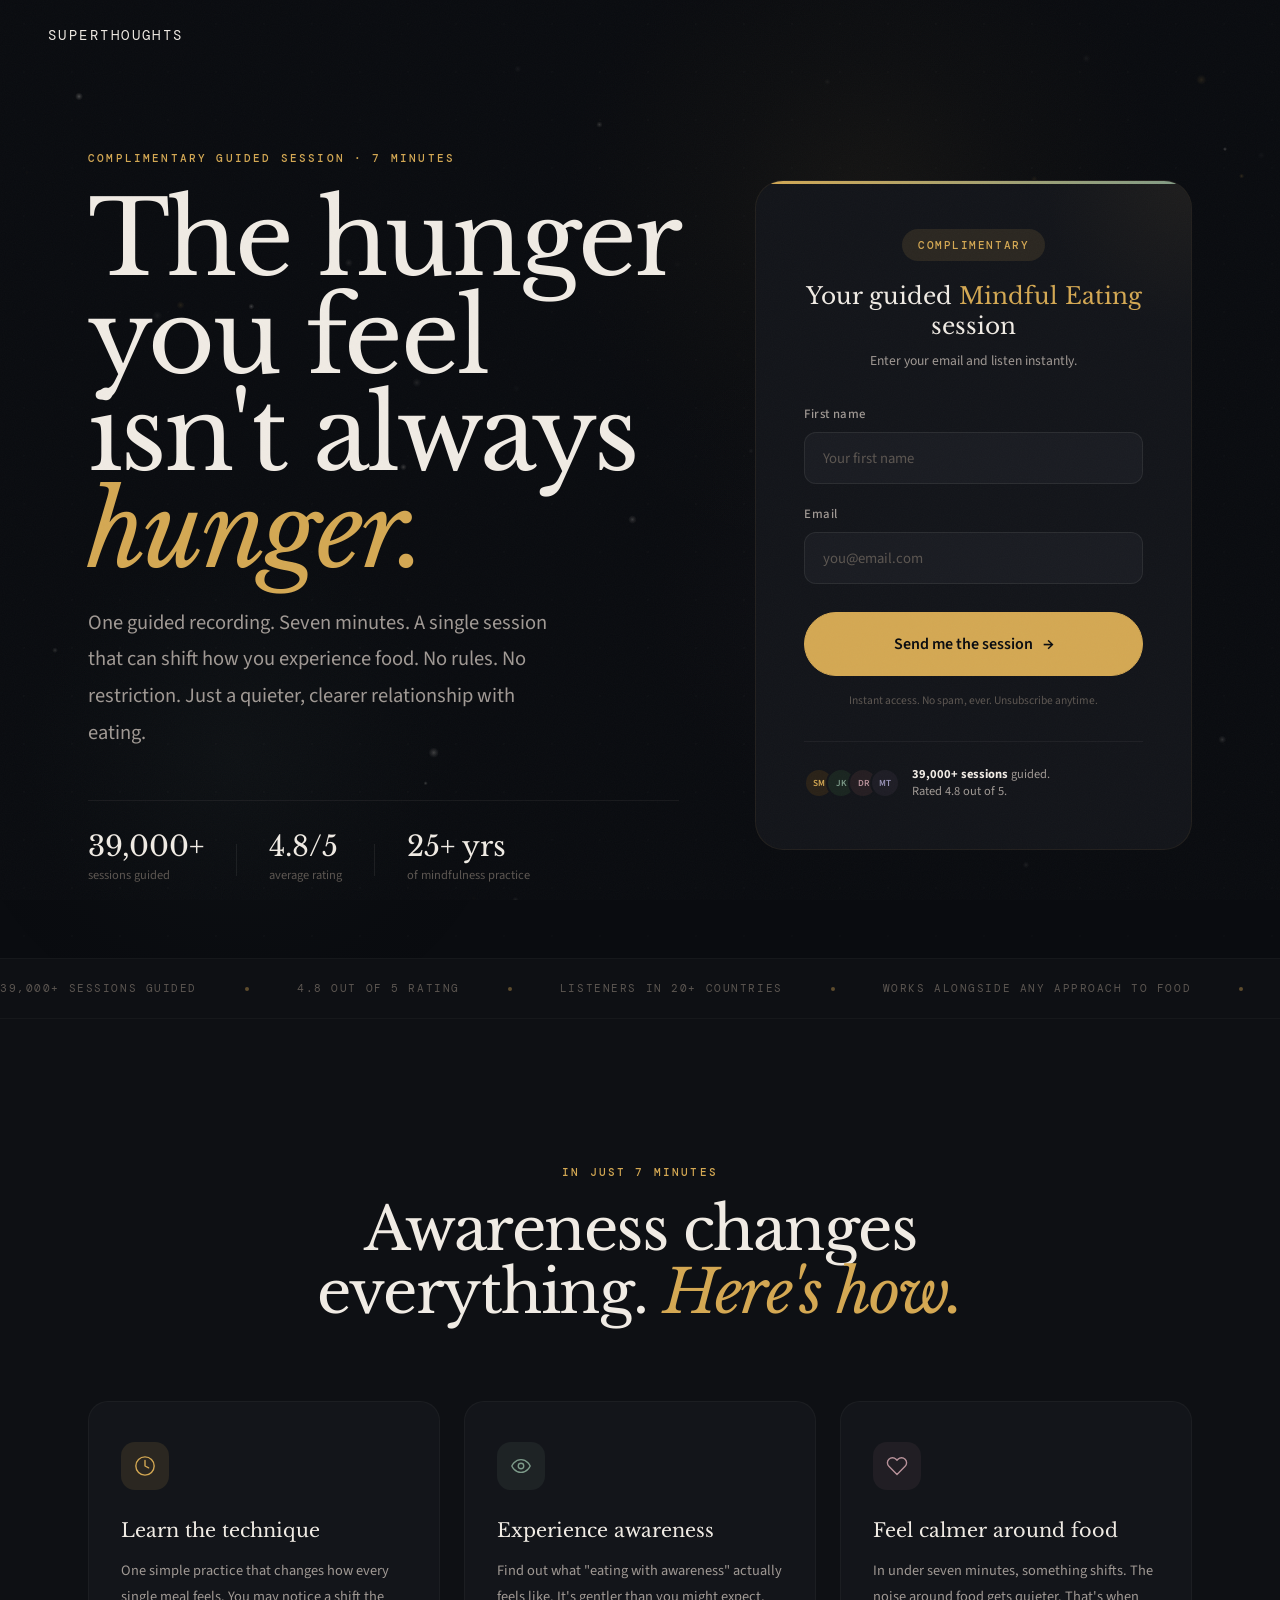
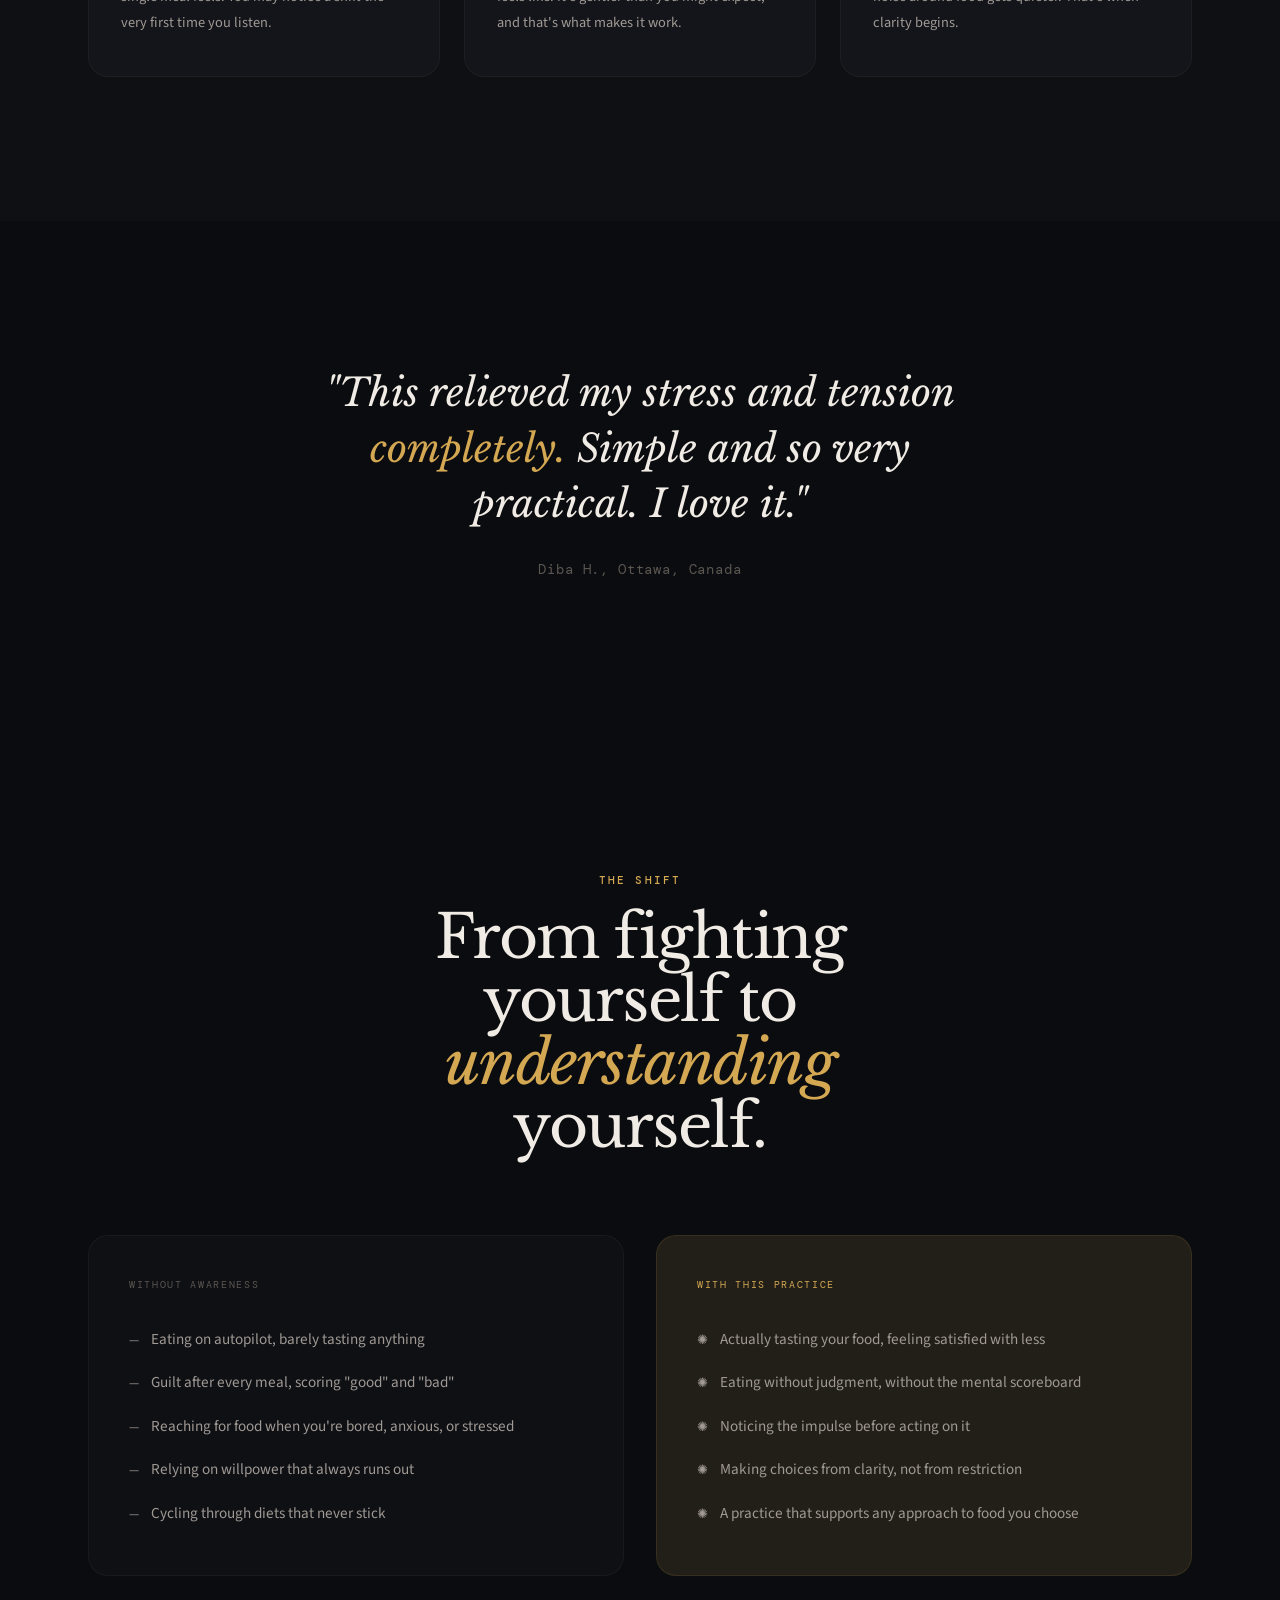
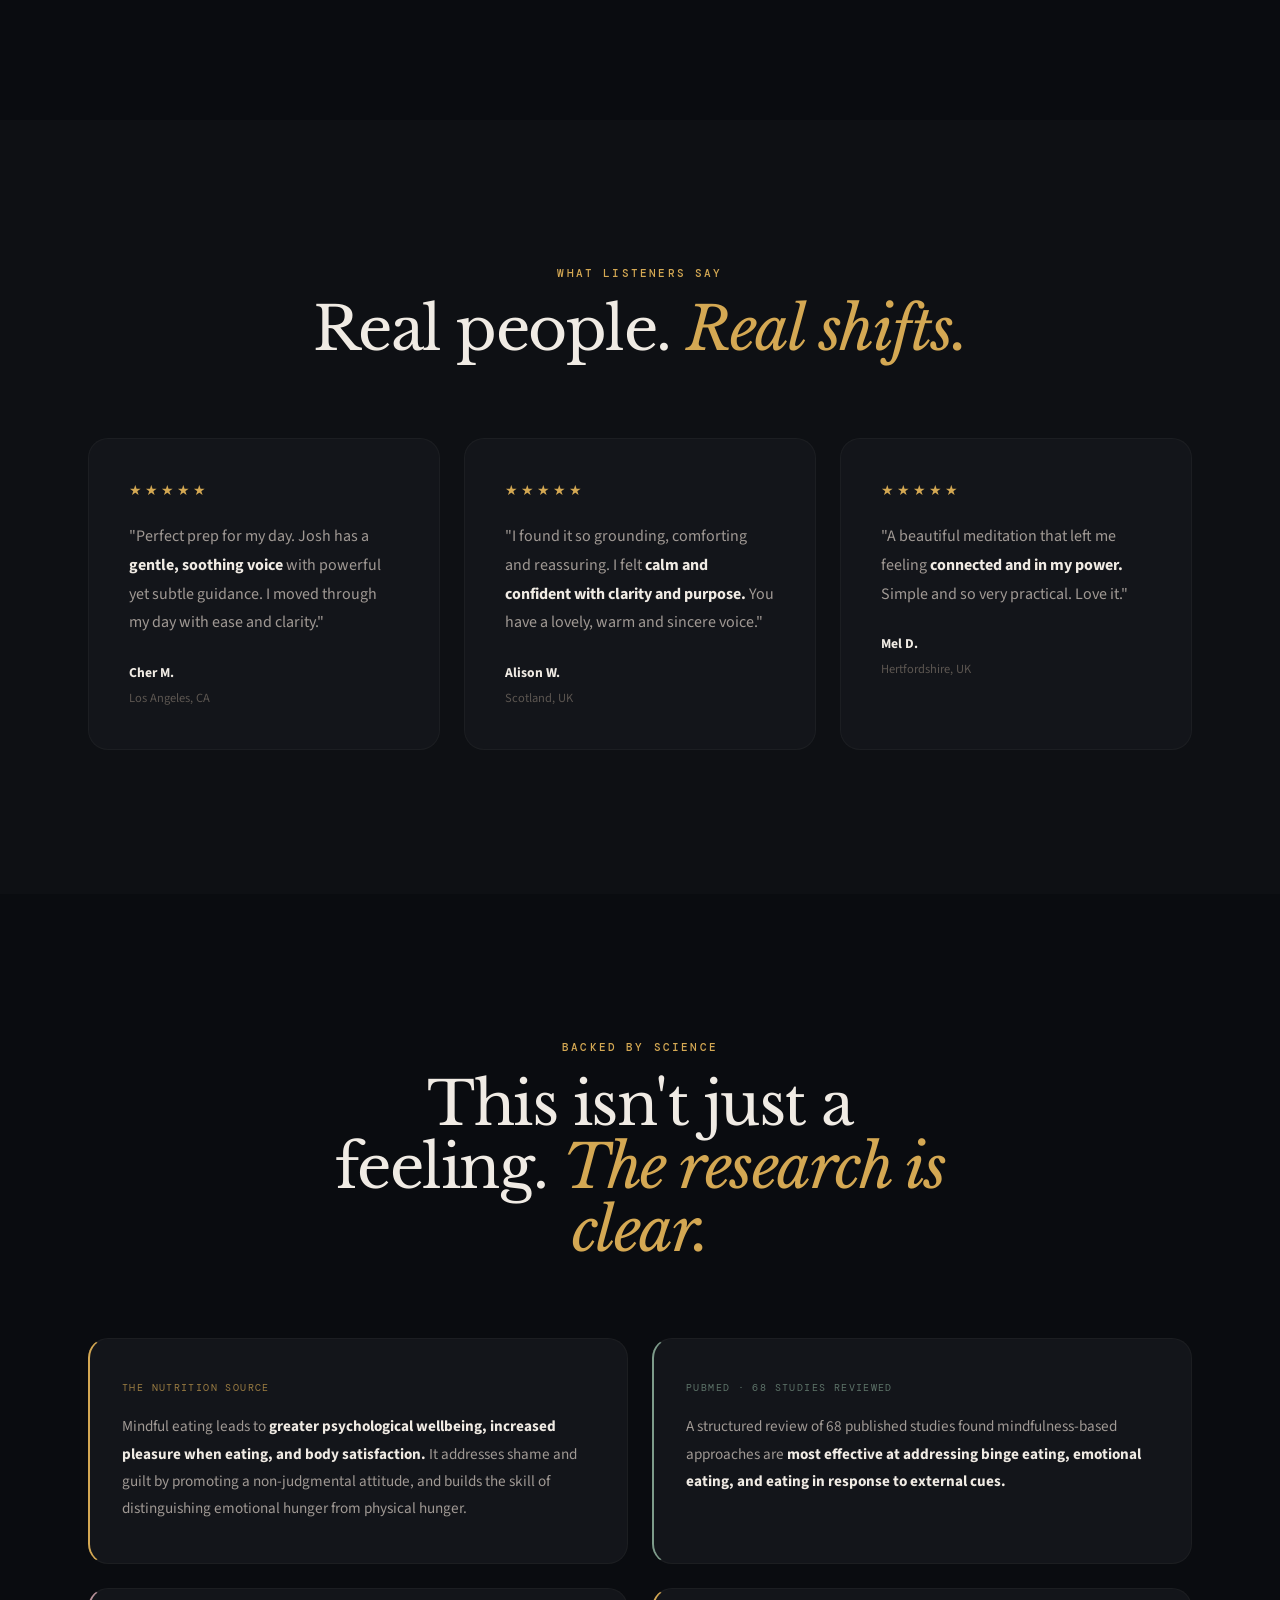
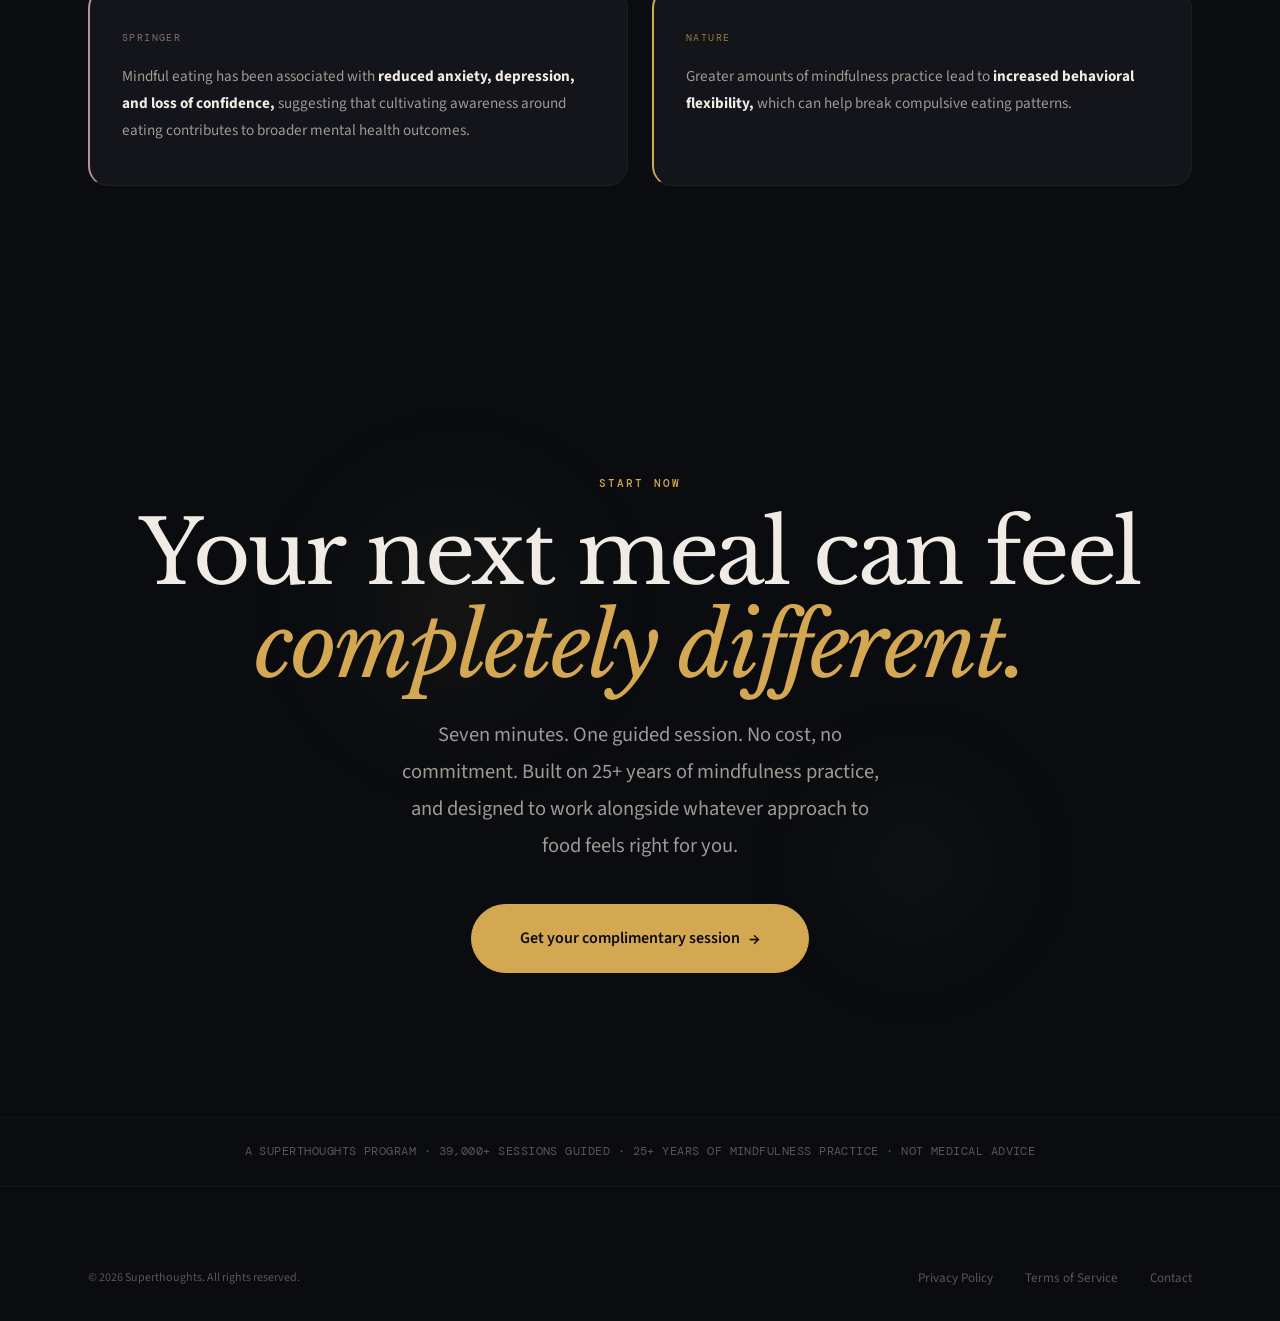
==== index.html @ f11c36f6 "Fix counter jitter: lock width and use tabular numerals Co-Authored-By: Claude Opus 4.6 <noreply@ant" ====
<!DOCTYPE html>
<html lang="en">
<head>
  <meta charset="UTF-8">
  <meta name="viewport" content="width=device-width, initial-scale=1.0">
  <link rel="icon" type="image/svg+xml" href="data:image/svg+xml,<svg xmlns='http://www.w3.org/2000/svg' viewBox='0 0 100 100'><rect width='100' height='100' rx='18' fill='%230a0c10'/><text x='50' y='72' font-family='Georgia,serif' font-size='68' font-weight='400' font-style='italic' fill='%23d4a853' text-anchor='middle'>S</text></svg>">
  <title>Superthoughts — Mindful Eating</title>
  <meta name="description" content="Change your relationship with food in 7 minutes. A complimentary guided mindful eating session from Superthoughts.">
  <link rel="preconnect" href="https://fonts.googleapis.com">
  <link rel="preconnect" href="https://fonts.gstatic.com" crossorigin>
  <link href="https://fonts.googleapis.com/css2?family=Libre+Baskerville:ital,wght@0,400;0,700;1,400&family=DM+Mono:wght@400;500&family=Source+Sans+3:wght@400;500;600&display=swap" rel="stylesheet">
  <link rel="stylesheet" href="style.css">
  <style>
    /* ===== LANDING PAGE SPECIFICS ===== */

    .landing { min-height: 100vh; display: flex; flex-direction: column; }

    /* Hero */
    .landing-hero {
      flex: 1;
      display: flex;
      align-items: center;
      position: relative;
      overflow: hidden;
      padding: clamp(8rem, 16vh, 12rem) 0 clamp(4rem, 8vh, 6rem);
    }

    .landing-hero::before {
      content: '';
      position: absolute;
      inset: 0;
      background-image: radial-gradient(circle, rgba(240, 235, 228, 0.015) 1px, transparent 1px);
      background-size: 48px 48px;
      pointer-events: none;
    }

    .landing-grid {
      display: grid;
      grid-template-columns: 1.15fr 0.85fr;
      gap: clamp(3rem, 6vw, 6rem);
      align-items: center;
    }

    /* Left copy */
    .landing-copy { position: relative; z-index: 2; }
    .landing-copy .tag { margin-bottom: 1.5rem; display: inline-block; }

    .landing-copy .headline {
      margin-bottom: 1.5rem;
    }

    .landing-copy .body-lg {
      margin-bottom: 2.5rem;
      max-width: 480px;
    }

    /* Proof bar under copy */
    .landing-proof {
      margin-top: 3rem;
      padding-top: 2rem;
      border-top: 1px solid rgba(240, 235, 228, 0.06);
    }

    /* Right card */
    .capture-card {
      background: var(--bg-card);
      border: 1px solid rgba(212, 168, 83, 0.08);
      border-radius: 28px;
      padding: clamp(2rem, 4vw, 3rem);
      position: relative;
      overflow: hidden;
      backdrop-filter: blur(12px);
    }

    .capture-card::before {
      content: '';
      position: absolute;
      top: 0; left: 0; right: 0;
      height: 3px;
      background: linear-gradient(90deg, var(--amber), var(--sage));
    }

    .capture-card::after {
      content: '';
      position: absolute;
      top: -150px;
      right: -150px;
      width: 300px;
      height: 300px;
      background: radial-gradient(circle, rgba(212, 168, 83, 0.06), transparent 70%);
      pointer-events: none;
    }

    .capture-header {
      text-align: center;
      margin-bottom: 2rem;
      position: relative;
    }

    .capture-badge {
      display: inline-block;
      background: var(--amber-deep);
      color: var(--amber);
      font-family: var(--font-mono);
      font-size: 0.68rem;
      font-weight: 500;
      text-transform: uppercase;
      letter-spacing: 0.14em;
      padding: 0.4rem 1rem;
      border-radius: 50px;
      margin-bottom: 1.25rem;
    }

    .capture-header h2 {
      font-family: var(--font-display);
      font-size: 1.45rem;
      color: var(--text);
      font-weight: 400;
      margin-bottom: 0.5rem;
      line-height: 1.3;
    }

    .capture-header p {
      font-size: 0.85rem;
      color: var(--text-muted);
    }

    .capture-form { position: relative; }

    .capture-form .btn {
      margin-top: 0.5rem;
    }

    .capture-note {
      text-align: center;
      font-size: 0.72rem;
      color: var(--text-faint);
      margin-top: 1rem;
      line-height: 1.5;
    }

    /* Social proof strip at bottom of card */
    .capture-social {
      display: flex;
      align-items: center;
      gap: 0.75rem;
      margin-top: 2rem;
      padding-top: 1.5rem;
      border-top: 1px solid rgba(240, 235, 228, 0.05);
    }

    .capture-avatars {
      display: flex;
    }

    .capture-avatars span {
      width: 30px;
      height: 30px;
      border-radius: 50%;
      border: 2px solid var(--bg-card);
      margin-left: -8px;
      display: flex;
      align-items: center;
      justify-content: center;
      font-size: 0.58rem;
      font-weight: 600;
    }

    .capture-avatars span:first-child { margin-left: 0; }
    .capture-avatars span:nth-child(1) { background: #2a2218; color: var(--amber); }
    .capture-avatars span:nth-child(2) { background: #1a2520; color: var(--sage); }
    .capture-avatars span:nth-child(3) { background: #251e22; color: var(--rose); }
    .capture-avatars span:nth-child(4) { background: #1e1d25; color: #9a94b8; }

    .capture-social-text {
      font-size: 0.78rem;
      color: var(--text-muted);
      line-height: 1.4;
    }

    .capture-social-text strong { color: var(--text); }

    /* ===== WHAT YOU'LL EXPERIENCE ===== */
    .experience {
      padding: var(--section-pad) 0;
      background: var(--bg-alt);
      position: relative;
    }

    .experience-grid {
      display: grid;
      grid-template-columns: repeat(3, 1fr);
      gap: 1.5rem;
      margin-top: clamp(3rem, 6vw, 5rem);
    }

    .exp-card {
      background: var(--bg-card);
      border: 1px solid rgba(240, 235, 228, 0.04);
      border-radius: 20px;
      padding: 2.5rem 2rem;
      transition: all 0.5s var(--ease);
      position: relative;
    }

    .exp-card:hover {
      transform: translateY(-6px);
      border-color: rgba(212, 168, 83, 0.1);
      box-shadow: 0 24px 64px rgba(0,0,0,0.4);
    }

    .exp-icon {
      width: 48px;
      height: 48px;
      border-radius: 14px;
      display: flex;
      align-items: center;
      justify-content: center;
      margin-bottom: 1.5rem;
    }

    .exp-icon--1 { background: var(--amber-deep); }
    .exp-icon--2 { background: var(--sage-deep); }
    .exp-icon--3 { background: var(--rose-deep); }

    .exp-icon svg {
      width: 22px;
      height: 22px;
      stroke-width: 1.5;
      stroke-linecap: round;
      stroke-linejoin: round;
      fill: none;
    }

    .exp-icon--1 svg { stroke: var(--amber); }
    .exp-icon--2 svg { stroke: var(--sage); }
    .exp-icon--3 svg { stroke: var(--rose); }

    .exp-card h3 {
      font-family: var(--font-display);
      font-size: 1.2rem;
      color: var(--text);
      font-weight: 400;
      margin-bottom: 0.75rem;
    }

    .exp-card p {
      font-size: 0.9rem;
      color: var(--text-muted);
      line-height: 1.8;
    }

    /* ===== BEFORE / AFTER ===== */
    .contrast {
      padding: var(--section-pad) 0;
      position: relative;
    }

    .contrast-grid {
      display: grid;
      grid-template-columns: 1fr 1fr;
      gap: 2rem;
      margin-top: clamp(3rem, 6vw, 5rem);
    }

    .contrast-card {
      border-radius: 20px;
      padding: 2.5rem;
      position: relative;
    }

    .contrast-card--before {
      background: rgba(240, 235, 228, 0.02);
      border: 1px solid rgba(240, 235, 228, 0.04);
    }

    .contrast-card--after {
      background: var(--amber-deep);
      border: 1px solid rgba(212, 168, 83, 0.12);
    }

    .contrast-label {
      font-family: var(--font-mono);
      font-size: 0.65rem;
      text-transform: uppercase;
      letter-spacing: 0.16em;
      margin-bottom: 1.5rem;
    }

    .contrast-card--before .contrast-label { color: var(--text-faint); }
    .contrast-card--after .contrast-label { color: var(--amber); }

    .contrast-card ul {
      list-style: none;
    }

    .contrast-card li {
      padding: 0.6rem 0;
      font-size: 0.95rem;
      line-height: 1.6;
      display: flex;
      align-items: flex-start;
      gap: 0.75rem;
    }

    .contrast-card--before li { color: var(--text-muted); }
    .contrast-card--after li { color: var(--text-muted); }

    .contrast-card li span {
      flex-shrink: 0;
      margin-top: 0.2rem;
      font-size: 0.8rem;
    }

    /* ===== TRUST FOOTER ===== */
    .trust-strip {
      border-top: 1px solid rgba(240, 235, 228, 0.03);
      padding: 1.5rem 0;
      text-align: center;
    }

    .trust-strip p {
      font-size: 0.72rem;
      color: var(--text-faint);
      letter-spacing: 0.04em;
      font-family: var(--font-mono);
      text-transform: uppercase;
    }

    /* ===== RESPONSIVE ===== */
    @media (max-width: 768px) {
      .landing-grid {
        grid-template-columns: 1fr;
        gap: 3rem;
      }
      .capture-card { order: -1; }
      .experience-grid { grid-template-columns: 1fr; }
      .contrast-grid { grid-template-columns: 1fr; }
      .research-grid { grid-template-columns: 1fr !important; }
    }
  </style>
</head>
<body>

  <div class="landing">
    <canvas id="star-canvas" style="position:fixed;top:0;left:0;width:100%;height:100%;z-index:0;pointer-events:none;"></canvas>

    <!-- Nav -->
    <nav class="nav" id="nav">
      <div class="nav-inner">
        <a href="index.html" class="logo">
          <span class="logo-text">Superthoughts</span>
        </a>
      </div>
    </nav>

    <!-- Hero -->
    <section class="landing-hero">
      <!-- Organic glow orbs -->
      <div class="glow glow--amber" style="top: -15%; right: 5%;"></div>
      <div class="glow glow--sage" style="bottom: -10%; left: -5%;"></div>
      <div class="glow glow--rose" style="top: 35%; left: 45%;"></div>

      <div class="container">
        <div class="landing-grid">

          <!-- Left: Copy -->
          <div class="landing-copy">
            <p class="tag reveal">Complimentary guided session &middot; 7 minutes</p>
            <h1 class="headline headline--hero reveal reveal-delay-1">
              <span class="text-reveal"><span class="text-reveal-inner">The hunger you feel</span></span><br>
              <span class="text-reveal"><span class="text-reveal-inner">isn't always <em>hunger.</em></span></span>
            </h1>
            <p class="body-lg reveal reveal-delay-2">One guided recording. Seven minutes. A single session that can shift how you experience food. No rules. No restriction. Just a quieter, clearer relationship with eating.</p>

            <div class="landing-proof reveal reveal-delay-3">
              <div class="proof-bar">
                <div class="proof-stat">
                  <span class="proof-stat-value" data-count="39000">39,000+</span>
                  <span class="proof-stat-label">sessions guided</span>
                </div>
                <div class="proof-divider"></div>
                <div class="proof-stat">
                  <span class="proof-stat-value">4.8/5</span>
                  <span class="proof-stat-label">average rating</span>
                </div>
                <div class="proof-divider"></div>
                <div class="proof-stat">
                  <span class="proof-stat-value">25+ yrs</span>
                  <span class="proof-stat-label">of mindfulness practice</span>
                </div>
              </div>
            </div>
          </div>

          <!-- Right: Capture Card -->
          <div class="capture-card reveal reveal-delay-2">
            <div class="capture-header">
              <div class="capture-badge">Complimentary</div>
              <h2>Your guided <em style="color:var(--amber);font-style:normal;">Mindful Eating</em> session</h2>
              <p>Enter your email and listen instantly.</p>
            </div>

            <form class="capture-form" id="captureForm">
              <div class="form-group">
                <label for="captureName">First name</label>
                <input type="text" id="captureName" name="firstName" placeholder="Your first name" required autocomplete="given-name">
              </div>
              <div class="form-group">
                <label for="captureEmail">Email</label>
                <input type="email" id="captureEmail" name="email" placeholder="you@email.com" required autocomplete="email">
              </div>
              <button type="submit" class="btn btn--primary btn--full btn--lg" id="captureSubmit">
                Send me the session <span class="btn-arrow">&rarr;</span>
              </button>
              <p class="capture-note">
                Instant access. No spam, ever. Unsubscribe anytime.
              </p>
            </form>

            <div class="capture-social">
              <div class="capture-avatars">
                <span>SM</span>
                <span>JK</span>
                <span>DR</span>
                <span>MT</span>
              </div>
              <div class="capture-social-text">
                <strong>39,000+ sessions</strong> guided.<br>Rated 4.8 out of 5.
              </div>
            </div>
          </div>

        </div>
      </div>
    </section>

    <!-- Marquee trust strip -->
    <div class="marquee">
      <div class="marquee-track">
        <div class="marquee-content">
          <span>39,000+ sessions guided</span>
          <div class="marquee-dot"></div>
          <span>4.8 out of 5 rating</span>
          <div class="marquee-dot"></div>
          <span>Listeners in 20+ countries</span>
          <div class="marquee-dot"></div>
          <span>Works alongside any approach to food</span>
          <div class="marquee-dot"></div>
          <span>25+ years of mindfulness expertise</span>
          <div class="marquee-dot"></div>
          <span>Created by Josh Sundby</span>
          <div class="marquee-dot"></div>
        </div>
        <div class="marquee-content" aria-hidden="true">
          <span>39,000+ sessions guided</span>
          <div class="marquee-dot"></div>
          <span>4.8 out of 5 rating</span>
          <div class="marquee-dot"></div>
          <span>Listeners in 20+ countries</span>
          <div class="marquee-dot"></div>
          <span>Works alongside any approach to food</span>
          <div class="marquee-dot"></div>
          <span>25+ years of mindfulness expertise</span>
          <div class="marquee-dot"></div>
          <span>Created by Josh Sundby</span>
          <div class="marquee-dot"></div>
        </div>
      </div>
    </div>

    <!-- What you'll experience -->
    <section class="experience">
      <div class="container">
        <div style="text-align: center;">
          <p class="tag reveal">In just 7 minutes</p>
          <h2 class="headline headline--lg reveal reveal-delay-1" style="max-width: 700px; margin: 1rem auto 0;">Awareness changes everything. <em>Here's how.</em></h2>
        </div>

        <div class="experience-grid">
          <div class="exp-card reveal">
            <div class="exp-icon exp-icon--1">
              <svg viewBox="0 0 24 24"><circle cx="12" cy="12" r="10"/><path d="M12 6v6l4 2"/></svg>
            </div>
            <h3>Learn the technique</h3>
            <p>One simple practice that changes how every single meal feels. You may notice a shift the very first time you listen.</p>
          </div>
          <div class="exp-card reveal reveal-delay-1">
            <div class="exp-icon exp-icon--2">
              <svg viewBox="0 0 24 24"><path d="M2 12s3-7 10-7 10 7 10 7-3 7-10 7-10-7-10-7z"/><circle cx="12" cy="12" r="3"/></svg>
            </div>
            <h3>Experience awareness</h3>
            <p>Find out what "eating with awareness" actually feels like. It's gentler than you might expect, and that's what makes it work.</p>
          </div>
          <div class="exp-card reveal reveal-delay-2">
            <div class="exp-icon exp-icon--3">
              <svg viewBox="0 0 24 24"><path d="M20.84 4.61a5.5 5.5 0 0 0-7.78 0L12 5.67l-1.06-1.06a5.5 5.5 0 0 0-7.78 7.78l1.06 1.06L12 21.23l7.78-7.78 1.06-1.06a5.5 5.5 0 0 0 0-7.78z"/></svg>
            </div>
            <h3>Feel calmer around food</h3>
            <p>In under seven minutes, something shifts. The noise around food gets quieter. That's when clarity begins.</p>
          </div>
        </div>
      </div>
    </section>

    <!-- Pull Quote -->
    <div class="pull-quote">
      <div class="container reveal">
        <blockquote>"This relieved my stress and tension <em>completely.</em> Simple and so very practical. I love it."</blockquote>
        <cite>Diba H., Ottawa, Canada</cite>
      </div>
    </div>

    <!-- Before / After contrast -->
    <section class="contrast">
      <div class="container">
        <div style="text-align: center;">
          <p class="tag reveal">The shift</p>
          <h2 class="headline headline--lg reveal reveal-delay-1" style="max-width: 600px; margin: 1rem auto 0;">From fighting yourself to <em>understanding</em> yourself.</h2>
        </div>

        <div class="contrast-grid">
          <div class="contrast-card contrast-card--before reveal">
            <p class="contrast-label">Without awareness</p>
            <ul>
              <li><span>&#x2014;</span> Eating on autopilot, barely tasting anything</li>
              <li><span>&#x2014;</span> Guilt after every meal, scoring "good" and "bad"</li>
              <li><span>&#x2014;</span> Reaching for food when you're bored, anxious, or stressed</li>
              <li><span>&#x2014;</span> Relying on willpower that always runs out</li>
              <li><span>&#x2014;</span> Cycling through diets that never stick</li>
            </ul>
          </div>
          <div class="contrast-card contrast-card--after reveal reveal-delay-1">
            <p class="contrast-label">With this practice</p>
            <ul>
              <li><span>&#10042;</span> Actually tasting your food, feeling satisfied with less</li>
              <li><span>&#10042;</span> Eating without judgment, without the mental scoreboard</li>
              <li><span>&#10042;</span> Noticing the impulse before acting on it</li>
              <li><span>&#10042;</span> Making choices from clarity, not from restriction</li>
              <li><span>&#10042;</span> A practice that supports any approach to food you choose</li>
            </ul>
          </div>
        </div>
      </div>
    </section>

    <!-- Testimonials -->
    <section class="testimonials">
      <div class="container">
        <div class="testimonials-header">
          <p class="tag reveal">What listeners say</p>
          <h2 class="headline headline--lg reveal reveal-delay-1" style="margin-top: 1rem;">Real people. <em>Real shifts.</em></h2>
        </div>

        <div class="testimonials-grid">
          <div class="testimonial reveal">
            <div class="testimonial-stars">&#9733;&#9733;&#9733;&#9733;&#9733;</div>
            <blockquote>"Perfect prep for my day. Josh has a <strong>gentle, soothing voice</strong> with powerful yet subtle guidance. I moved through my day with ease and clarity."</blockquote>
            <div class="testimonial-author">
              <strong>Cher M.</strong>
              <span>Los Angeles, CA</span>
            </div>
          </div>
          <div class="testimonial reveal reveal-delay-1">
            <div class="testimonial-stars">&#9733;&#9733;&#9733;&#9733;&#9733;</div>
            <blockquote>"I found it so grounding, comforting and reassuring. I felt <strong>calm and confident with clarity and purpose.</strong> You have a lovely, warm and sincere voice."</blockquote>
            <div class="testimonial-author">
              <strong>Alison W.</strong>
              <span>Scotland, UK</span>
            </div>
          </div>
          <div class="testimonial reveal reveal-delay-2">
            <div class="testimonial-stars">&#9733;&#9733;&#9733;&#9733;&#9733;</div>
            <blockquote>"A beautiful meditation that left me feeling <strong>connected and in my power.</strong> Simple and so very practical. Love it."</blockquote>
            <div class="testimonial-author">
              <strong>Mel D.</strong>
              <span>Hertfordshire, UK</span>
            </div>
          </div>
        </div>
      </div>
    </section>

    <!-- Research -->
    <section class="research" style="padding: var(--section-pad) 0; position: relative;">
      <div class="container">
        <div style="text-align: center; margin-bottom: clamp(3rem, 6vw, 5rem);">
          <p class="tag reveal">Backed by science</p>
          <h2 class="headline headline--lg reveal reveal-delay-1" style="margin-top: 1rem; max-width: 650px; margin-left: auto; margin-right: auto;">This isn't just a feeling. <em>The research is clear.</em></h2>
        </div>

        <div class="research-grid" style="display: grid; grid-template-columns: repeat(2, 1fr); gap: 1.5rem;">
          <div class="exp-card reveal" style="border-left: 2px solid var(--amber);">
            <p style="font-family: var(--font-mono); font-size: 0.62rem; text-transform: uppercase; letter-spacing: 0.14em; color: var(--amber); margin-bottom: 1rem; opacity: 0.7;">The Nutrition Source</p>
            <p style="font-size: 0.95rem; color: var(--text-muted); line-height: 1.8;">Mindful eating leads to <strong style="color: var(--text);">greater psychological wellbeing, increased pleasure when eating, and body satisfaction.</strong> It addresses shame and guilt by promoting a non-judgmental attitude, and builds the skill of distinguishing emotional hunger from physical hunger.</p>
          </div>
          <div class="exp-card reveal reveal-delay-1" style="border-left: 2px solid var(--sage);">
            <p style="font-family: var(--font-mono); font-size: 0.62rem; text-transform: uppercase; letter-spacing: 0.14em; color: var(--sage); margin-bottom: 1rem; opacity: 0.7;">PubMed &middot; 68 studies reviewed</p>
            <p style="font-size: 0.95rem; color: var(--text-muted); line-height: 1.8;">A structured review of 68 published studies found mindfulness-based approaches are <strong style="color: var(--text);">most effective at addressing binge eating, emotional eating, and eating in response to external cues.</strong></p>
          </div>
          <div class="exp-card reveal reveal-delay-2" style="border-left: 2px solid var(--rose);">
            <p style="font-family: var(--font-mono); font-size: 0.62rem; text-transform: uppercase; letter-spacing: 0.14em; color: var(--rose); margin-bottom: 1rem; opacity: 0.7;">Springer</p>
            <p style="font-size: 0.95rem; color: var(--text-muted); line-height: 1.8;">Mindful eating has been associated with <strong style="color: var(--text);">reduced anxiety, depression, and loss of confidence,</strong> suggesting that cultivating awareness around eating contributes to broader mental health outcomes.</p>
          </div>
          <div class="exp-card reveal reveal-delay-3" style="border-left: 2px solid var(--amber);">
            <p style="font-family: var(--font-mono); font-size: 0.62rem; text-transform: uppercase; letter-spacing: 0.14em; color: var(--amber); margin-bottom: 1rem; opacity: 0.7;">Nature</p>
            <p style="font-size: 0.95rem; color: var(--text-muted); line-height: 1.8;">Greater amounts of mindfulness practice lead to <strong style="color: var(--text);">increased behavioral flexibility,</strong> which can help break compulsive eating patterns.</p>
          </div>
        </div>
      </div>
    </section>

    <!-- Final CTA -->
    <section class="cta-section">
      <div class="glow glow--amber" style="top: 10%; left: 20%; width: 400px; height: 400px;"></div>
      <div class="glow glow--sage" style="bottom: 10%; right: 15%; width: 350px; height: 350px;"></div>
      <div class="container reveal">
        <p class="tag">Start now</p>
        <h2 class="headline headline--xl" style="margin-top: 1rem;">Your next meal can feel <em>completely different.</em></h2>
        <p class="body-lg" style="max-width: 500px; margin: 1.5rem auto 2.5rem;">Seven minutes. One guided session. No cost, no commitment. Built on 25+ years of mindfulness practice, and designed to work alongside whatever approach to food feels right for you.</p>
        <a href="#top" class="btn btn--primary btn--lg" onclick="document.getElementById('captureName').focus(); return false;">
          Get your complimentary session <span class="btn-arrow">&rarr;</span>
        </a>
      </div>
    </section>

    <!-- Trust strip -->
    <div class="trust-strip">
      <p>A Superthoughts program &middot; 39,000+ sessions guided &middot; 25+ years of mindfulness practice &middot; Not medical advice</p>
    </div>

    <!-- Footer -->
    <footer class="footer">
      <div class="container">
        <div class="footer-bottom">
          <p>&copy; 2026 Superthoughts. All rights reserved.</p>
          <div class="footer-links">
            <a href="privacy.html">Privacy Policy</a>
            <a href="terms.html">Terms of Service</a>
            <a href="mailto:hello@superthoughts.com">Contact</a>
          </div>
        </div>
      </div>
    </footer>

  </div>

  <script>
    // ===== SCROLL REVEAL =====
    const reveals = document.querySelectorAll('.reveal');
    const textReveals = document.querySelectorAll('.text-reveal');

    const observer = new IntersectionObserver((entries) => {
      entries.forEach(entry => {
        if (entry.isIntersecting) {
          entry.target.classList.add('visible');
          observer.unobserve(entry.target);
        }
      });
    }, { threshold: 0.12, rootMargin: '0px 0px -30px 0px' });

    reveals.forEach(el => observer.observe(el));
    textReveals.forEach(el => observer.observe(el));

    // ===== NAV SCROLL =====
    const nav = document.getElementById('nav');
    window.addEventListener('scroll', () => {
      nav.classList.toggle('scrolled', window.scrollY > 60);
    }, { passive: true });

    // ===== EMAIL CAPTURE =====
    const form = document.getElementById('captureForm');
    const btn = document.getElementById('captureSubmit');

    form.addEventListener('submit', (e) => {
      e.preventDefault();
      const name = document.getElementById('captureName').value.trim();
      const email = document.getElementById('captureEmail').value.trim();
      if (!name || !email) return;

      sessionStorage.setItem('st_name', name);
      sessionStorage.setItem('st_email', email);

      btn.innerHTML = 'Unlocking your session...';
      btn.disabled = true;
      btn.style.opacity = '0.7';

      // Post to Kit silently in the background
      fetch('https://app.kit.com/forms/9204882/subscriptions', {
        method: 'POST',
        headers: { 'Content-Type': 'application/json' },
        body: JSON.stringify({ email_address: email, first_name: name })
      }).catch(() => {}); // fail silently — never block the user

      // Redirect to free session page
      setTimeout(() => {
        window.location.href = 'free-session.html';
      }, 800);
    });

    // ===== COUNTER ANIMATION =====
    function animateCounters() {
      document.querySelectorAll('[data-count]').forEach(el => {
        const target = parseInt(el.dataset.count);
        const duration = 2000;

        // Lock width to final value so layout never shifts during counting
        const finalText = target.toLocaleString() + '+';
        el.textContent = finalText;
        el.style.display = 'inline-block';
        el.style.minWidth = el.offsetWidth + 'px';
        el.textContent = '0+';

        const start = performance.now();

        function update(now) {
          const elapsed = now - start;
          const progress = Math.min(elapsed / duration, 1);
          const eased = 1 - Math.pow(1 - progress, 3);
          const current = Math.floor(eased * target);
          el.textContent = current.toLocaleString() + '+';
          if (progress < 1) requestAnimationFrame(update);
        }

        requestAnimationFrame(update);
      });
    }

    // Trigger counter when proof bar enters view
    const proofBar = document.querySelector('.landing-proof');
    if (proofBar) {
      const proofObs = new IntersectionObserver((entries) => {
        if (entries[0].isIntersecting) {
          animateCounters();
          proofObs.unobserve(proofBar);
        }
      }, { threshold: 0.3 });
      proofObs.observe(proofBar);
    }

    // ===== STAR CANVAS (HiDPI + radial gradient cores) =====
    (function() {
      var canvas = document.getElementById('star-canvas');
      if (!canvas) return;
      var ctx = canvas.getContext('2d');
      var particles = [];
      var w, h, dpr;
      var PARTICLE_COUNT = 50;
      var INTENSITY = 0.7;

      function resize() {
        dpr = window.devicePixelRatio || 1;
        w = window.innerWidth;
        h = window.innerHeight;
        canvas.width = w * dpr;
        canvas.height = h * dpr;
        canvas.style.width = w + 'px';
        canvas.style.height = h + 'px';
        ctx.setTransform(dpr, 0, 0, dpr, 0, 0);
      }

      function spawnParticle() {
        var life = 8000 + Math.random() * 12000;
        return {
          x: Math.random() * w,
          y: Math.random() * h,
          size: Math.random() * 1.5 + 0.8,
          vx: (Math.random() - 0.5) * 0.06,
          vy: (Math.random() - 0.5) * 0.06,
          baseAlpha: (Math.random() * 0.4 + 0.15) * INTENSITY,
          twinkleSpeed: Math.random() * 0.003 + 0.001,
          twinkleOffset: Math.random() * Math.PI * 2,
          isAmber: Math.random() < 0.2,
          born: performance.now() - Math.random() * life,
          life: life
        };
      }

      function init() {
        particles = [];
        for (var i = 0; i < PARTICLE_COUNT; i++) particles.push(spawnParticle());
      }

      function draw(time) {
        ctx.clearRect(0, 0, w, h);
        for (var i = 0; i < particles.length; i++) {
          var p = particles[i];
          var age = time - p.born;
          if (age > p.life) { particles[i] = spawnParticle(); particles[i].born = time; continue; }

          var fadeIn = Math.min(age / (p.life * 0.3), 1);
          fadeIn = fadeIn * fadeIn;
          var fadeOut = Math.min((p.life - age) / (p.life * 0.35), 1);
          fadeOut = fadeOut * fadeOut;
          var envelope = fadeIn * fadeOut;

          var twinkle = 0.7 + 0.3 * Math.sin(time * p.twinkleSpeed + p.twinkleOffset);
          var alpha = p.baseAlpha * envelope * twinkle;
          if (alpha < 0.01) continue;

          p.x += p.vx;
          p.y += p.vy;
          if (p.x < -10) p.x = w + 10;
          if (p.x > w + 10) p.x = -10;
          if (p.y < -10) p.y = h + 10;
          if (p.y > h + 10) p.y = -10;

          var r = p.isAmber ? 212 : 240;
          var g = p.isAmber ? 168 : 235;
          var b = p.isAmber ? 83 : 228;

          var grad = ctx.createRadialGradient(p.x, p.y, 0, p.x, p.y, p.size * 2.5);
          grad.addColorStop(0, 'rgba(' + r + ',' + g + ',' + b + ',' + alpha + ')');
          grad.addColorStop(0.4, 'rgba(' + r + ',' + g + ',' + b + ',' + (alpha * 0.5) + ')');
          grad.addColorStop(1, 'rgba(' + r + ',' + g + ',' + b + ',0)');
          ctx.fillStyle = grad;
          ctx.beginPath();
          ctx.arc(p.x, p.y, p.size * 2.5, 0, Math.PI * 2);
          ctx.fill();
        }
        requestAnimationFrame(draw);
      }

      window.addEventListener('resize', resize);
      resize();
      init();
      requestAnimationFrame(draw);
    })();
  </script>

</body>
</html>
---- style.css ----
/* =============================================
   SUPERTHOUGHTS — MINDFUL EATING
   Premium warm-dark design system
   ============================================= */

:root {
  /* Deep dark palette — warm but not brown */
  --bg: #0a0c10;
  --bg-alt: #0e1014;
  --bg-card: #13151a;
  --bg-elevated: #1a1c22;
  --bg-glass: rgba(19, 21, 26, 0.7);

  /* Text */
  --text: #f0ebe4;
  --text-muted: #a09994;
  --text-faint: #5c5651;

  /* Accents */
  --amber: #d4a853;
  --amber-light: #e8c677;
  --amber-deep: rgba(212, 168, 83, 0.12);
  --sage: #7d9b8a;
  --sage-deep: rgba(125, 155, 138, 0.1);
  --rose: #b8929a;
  --rose-deep: rgba(184, 146, 154, 0.08);

  /* Typography */
  --font-display: 'Libre Baskerville', Georgia, serif;
  --font-body: 'Source Sans 3', -apple-system, sans-serif;
  --font-mono: 'DM Mono', 'IBM Plex Mono', monospace;

  /* Motion */
  --ease: cubic-bezier(0.16, 1, 0.3, 1);
  --ease-smooth: cubic-bezier(0.45, 0, 0.15, 1);
  --ease-out: cubic-bezier(0, 0, 0.2, 1);

  /* Spacing */
  --section-pad: clamp(5rem, 12vw, 9rem);
}

/* ===== RESET ===== */
*, *::before, *::after { margin: 0; padding: 0; box-sizing: border-box; }

html {
  scroll-behavior: smooth;
  -webkit-font-smoothing: antialiased;
  -moz-osx-font-smoothing: grayscale;
}

body {
  font-family: var(--font-body);
  color: var(--text);
  background: var(--bg);
  line-height: 1.7;
  overflow-x: hidden;
  opacity: 0;
  animation: pageEntrance 0.8s ease-out 0.1s forwards;
}

@keyframes pageEntrance {
  from { opacity: 0; }
  to { opacity: 1; }
}

img { max-width: 100%; height: auto; display: block; }
a { text-decoration: none; color: inherit; }
button { font-family: inherit; cursor: pointer; border: none; background: none; }

/* ===== FILM GRAIN OVERLAY ===== */
body::after {
  content: '';
  position: fixed;
  inset: 0;
  z-index: 9998;
  pointer-events: none;
  opacity: 0.025;
  background-image: url("data:image/svg+xml,%3Csvg viewBox='0 0 256 256' xmlns='http://www.w3.org/2000/svg'%3E%3Cfilter id='noise'%3E%3CfeTurbulence type='fractalNoise' baseFrequency='0.9' numOctaves='4' stitchTiles='stitch'/%3E%3C/filter%3E%3Crect width='100%25' height='100%25' filter='url(%23noise)'/%3E%3C/svg%3E");
  background-repeat: repeat;
  background-size: 256px;
}

/* ===== LAYOUT ===== */
.container {
  max-width: 1200px;
  margin: 0 auto;
  padding: 0 clamp(1.5rem, 5vw, 3rem);
}

.container--narrow { max-width: 800px; }
.container--tight { max-width: 640px; }
.container--wide { max-width: 1400px; }

/* ===== TYPOGRAPHY ===== */
.tag {
  font-family: var(--font-mono);
  font-size: 0.68rem;
  font-weight: 500;
  text-transform: uppercase;
  letter-spacing: 0.2em;
  color: var(--amber);
}

.headline {
  font-family: var(--font-display);
  font-weight: 400;
  line-height: 1.05;
  color: var(--text);
  letter-spacing: -0.025em;
}

.headline--hero { font-size: clamp(3.5rem, 8vw, 7rem); line-height: 0.95; }
.headline--xl { font-size: clamp(3rem, 7vw, 5.5rem); }
.headline--lg { font-size: clamp(2.25rem, 5vw, 3.75rem); }
.headline--md { font-size: clamp(1.75rem, 3.5vw, 2.75rem); }
.headline--sm { font-size: clamp(1.5rem, 2.5vw, 2rem); }

.headline em {
  font-style: italic;
  color: var(--amber);
}

.body-lg {
  font-size: clamp(1.1rem, 1.6vw, 1.3rem);
  color: var(--text-muted);
  line-height: 1.8;
}

.body-xl {
  font-family: var(--font-display);
  font-size: clamp(1.3rem, 2.2vw, 1.75rem);
  color: var(--text-muted);
  line-height: 1.55;
  font-weight: 400;
}

/* ===== BUTTONS ===== */
.btn {
  display: inline-flex;
  align-items: center;
  gap: 0.6rem;
  padding: 1rem 2.5rem;
  border-radius: 60px;
  font-size: 0.92rem;
  font-weight: 600;
  border: 1.5px solid transparent;
  transition: all 0.4s var(--ease);
  position: relative;
  overflow: hidden;
}

.btn--primary {
  background: var(--amber);
  color: var(--bg);
  border-color: var(--amber);
}

.btn--primary:hover {
  background: var(--amber-light);
  border-color: var(--amber-light);
  transform: translateY(-2px);
  box-shadow: 0 8px 40px rgba(212, 168, 83, 0.3);
}

.btn--outline {
  background: transparent;
  color: var(--text);
  border-color: var(--text-faint);
}

.btn--outline:hover {
  border-color: var(--amber);
  color: var(--amber);
}

.btn--ghost {
  background: rgba(212, 168, 83, 0.08);
  color: var(--amber);
  border-color: rgba(212, 168, 83, 0.2);
}

.btn--ghost:hover {
  background: rgba(212, 168, 83, 0.15);
  border-color: rgba(212, 168, 83, 0.35);
}

.btn--full { width: 100%; justify-content: center; }
.btn--lg { padding: 1.15rem 3rem; font-size: 1rem; }

.btn-arrow {
  transition: transform 0.3s var(--ease);
  font-size: 1.1em;
}

.btn:hover .btn-arrow { transform: translateX(4px); }

/* ===== NAVIGATION ===== */
.nav {
  position: fixed;
  top: 0;
  left: 0;
  right: 0;
  z-index: 1000;
  padding: 1.5rem 0;
  transition: all 0.5s var(--ease);
}

.nav.scrolled {
  background: rgba(11, 10, 8, 0.92);
  backdrop-filter: blur(24px);
  -webkit-backdrop-filter: blur(24px);
  padding: 0.85rem 0;
  border-bottom: 1px solid rgba(240, 235, 228, 0.04);
}

.nav-inner {
  max-width: 1400px;
  margin: 0 auto;
  padding: 0 clamp(1.5rem, 5vw, 3rem);
  display: flex;
  align-items: center;
  justify-content: space-between;
}

.logo {
  display: flex;
  align-items: center;
  gap: 0.65rem;
  z-index: 10;
}

.logo-text {
  font-family: var(--font-mono);
  font-size: 0.85rem;
  color: var(--text);
  letter-spacing: 0.18em;
  text-transform: uppercase;
}

.nav-links {
  display: flex;
  align-items: center;
  gap: 2.5rem;
}

.nav-links a {
  font-size: 0.85rem;
  font-weight: 500;
  color: var(--text-muted);
  transition: color 0.3s;
}

.nav-links a:hover { color: var(--text); }

.nav-cta {
  background: var(--amber) !important;
  color: var(--bg) !important;
  padding: 0.55rem 1.5rem !important;
  border-radius: 50px;
  font-weight: 600 !important;
  transition: all 0.3s var(--ease) !important;
}

.nav-cta:hover {
  background: var(--amber-light) !important;
  transform: translateY(-1px);
}

.hamburger {
  display: none;
  flex-direction: column;
  gap: 5px;
  background: none;
  border: none;
  padding: 4px;
  z-index: 10;
}

.hamburger span {
  width: 24px;
  height: 1.5px;
  background: var(--text);
  border-radius: 2px;
  transition: all 0.3s var(--ease);
}

/* ===== HERO ===== */
.hero {
  position: relative;
  min-height: 100vh;
  display: flex;
  align-items: center;
  overflow: hidden;
  padding: clamp(8rem, 18vh, 12rem) 0 clamp(4rem, 10vh, 8rem);
}

.hero--short {
  min-height: auto;
  padding: clamp(9rem, 16vh, 12rem) 0 clamp(4rem, 8vh, 6rem);
}

/* Organic glow orbs — no blur filter to avoid gradient banding on dark backgrounds */
.glow {
  position: absolute;
  border-radius: 50%;
  pointer-events: none;
}

.glow--amber {
  width: 700px;
  height: 700px;
  background: radial-gradient(circle, rgba(212, 168, 83, 0.06) 0%, rgba(212, 168, 83, 0.025) 30%, rgba(212, 168, 83, 0.006) 55%, transparent 75%);
  animation: glowDrift 14s ease-in-out infinite;
}

.glow--sage {
  width: 600px;
  height: 600px;
  background: radial-gradient(circle, rgba(125, 155, 138, 0.045) 0%, rgba(125, 155, 138, 0.018) 30%, rgba(125, 155, 138, 0.004) 55%, transparent 75%);
  animation: glowDrift 18s ease-in-out infinite reverse;
}

.glow--rose {
  width: 550px;
  height: 550px;
  background: radial-gradient(circle, rgba(184, 146, 154, 0.035) 0%, rgba(184, 146, 154, 0.014) 30%, rgba(184, 146, 154, 0.003) 55%, transparent 75%);
  animation: glowDrift 12s ease-in-out infinite 3s;
}

@keyframes glowDrift {
  0%, 100% { transform: translate(0, 0) scale(1); }
  25% { transform: translate(30px, -40px) scale(1.08); }
  50% { transform: translate(-20px, 20px) scale(0.95); }
  75% { transform: translate(15px, 10px) scale(1.05); }
}

/* Dot grid texture */
.hero::before {
  content: '';
  position: absolute;
  inset: 0;
  background-image: radial-gradient(circle, rgba(240, 235, 228, 0.02) 1px, transparent 1px);
  background-size: 48px 48px;
  pointer-events: none;
}

.hero-content {
  position: relative;
  z-index: 2;
}

.hero-content .tag { margin-bottom: 1.75rem; }
.hero-content .headline { margin-bottom: 1.5rem; }

.hero-sub {
  max-width: 540px;
  margin-bottom: 2.5rem;
}

.hero-actions {
  display: flex;
  gap: 1rem;
  flex-wrap: wrap;
  align-items: center;
}

/* ===== MARQUEE / TRUST STRIP ===== */
.marquee {
  padding: 1.25rem 0;
  background: var(--bg-alt);
  border-top: 1px solid rgba(240, 235, 228, 0.03);
  border-bottom: 1px solid rgba(240, 235, 228, 0.03);
  overflow: hidden;
}

.marquee-track {
  display: flex;
  width: max-content;
  animation: marqueeScroll 35s linear infinite;
}

.marquee-content {
  display: flex;
  align-items: center;
  gap: 3rem;
  padding-right: 3rem;
  white-space: nowrap;
}

.marquee-content span {
  font-family: var(--font-mono);
  font-size: 0.7rem;
  text-transform: uppercase;
  letter-spacing: 0.14em;
  color: var(--text-faint);
}

.marquee-dot {
  width: 4px;
  height: 4px;
  border-radius: 50%;
  background: var(--amber);
  opacity: 0.4;
  flex-shrink: 0;
}

@keyframes marqueeScroll {
  0% { transform: translateX(0); }
  100% { transform: translateX(-50%); }
}

/* ===== EDITORIAL SECTION ===== */
.editorial {
  padding: var(--section-pad) 0;
}

.editorial-split {
  display: grid;
  grid-template-columns: 1fr 1fr;
  gap: clamp(3rem, 6vw, 6rem);
  align-items: start;
}

.editorial-lead {
  font-family: var(--font-display);
  font-size: clamp(1.4rem, 2.5vw, 2rem);
  line-height: 1.45;
  color: var(--text);
}

.editorial-body p {
  color: var(--text-muted);
  font-size: 1.08rem;
  line-height: 1.85;
  margin-bottom: 1.25rem;
}

/* ===== STATS ===== */
.stats-row {
  display: grid;
  grid-template-columns: repeat(3, 1fr);
  gap: 2rem;
  padding: clamp(4rem, 8vw, 6rem) 0;
  border-top: 1px solid rgba(240, 235, 228, 0.05);
  border-bottom: 1px solid rgba(240, 235, 228, 0.05);
}

.stat { text-align: center; }

.stat-value {
  font-family: var(--font-display);
  font-size: clamp(2.5rem, 5vw, 4rem);
  color: var(--amber);
  line-height: 1;
  margin-bottom: 0.5rem;
}

.stat-label {
  font-size: 0.88rem;
  color: var(--text-muted);
}

/* ===== FEATURE CARDS / PILLARS ===== */
.pillars {
  padding: var(--section-pad) 0;
  background: var(--bg-alt);
}

.pillars-header { margin-bottom: clamp(3rem, 6vw, 5rem); }

.pillars-grid {
  display: grid;
  grid-template-columns: repeat(3, 1fr);
  gap: 1.5rem;
}

.pillar {
  background: var(--bg-card);
  border: 1px solid rgba(240, 235, 228, 0.04);
  border-radius: 20px;
  padding: 2.5rem 2rem;
  transition: all 0.5s var(--ease);
  position: relative;
  overflow: hidden;
}

.pillar::before {
  content: '';
  position: absolute;
  top: 0; left: 0; right: 0;
  height: 2px;
  background: linear-gradient(90deg, var(--amber), var(--sage));
  opacity: 0;
  transition: opacity 0.5s;
}

.pillar:hover {
  transform: translateY(-6px);
  border-color: rgba(212, 168, 83, 0.12);
  box-shadow: 0 20px 60px rgba(0,0,0,0.4);
}

.pillar:hover::before { opacity: 1; }

.pillar-number {
  font-family: var(--font-mono);
  font-size: 0.68rem;
  color: var(--amber);
  letter-spacing: 0.1em;
  margin-bottom: 1.5rem;
  opacity: 0.6;
}

.pillar h3 {
  font-family: var(--font-display);
  font-size: 1.3rem;
  color: var(--text);
  margin-bottom: 0.85rem;
  font-weight: 400;
}

.pillar p {
  font-size: 0.92rem;
  color: var(--text-muted);
  line-height: 1.8;
}

/* ===== SESSIONS LIST ===== */
.sessions { padding: var(--section-pad) 0; }

.sessions-header {
  max-width: 600px;
  margin-bottom: clamp(3rem, 6vw, 5rem);
}

.session-list {
  display: flex;
  flex-direction: column;
  gap: 1px;
  background: rgba(240, 235, 228, 0.03);
  border-radius: 20px;
  overflow: hidden;
}

.session-item {
  display: grid;
  grid-template-columns: auto 1fr auto;
  gap: 1.5rem;
  align-items: center;
  padding: 1.5rem 2rem;
  background: var(--bg-card);
  transition: background 0.3s;
}

.session-item:hover { background: var(--bg-elevated); }

.session-num {
  font-family: var(--font-mono);
  font-size: 0.72rem;
  color: var(--text-faint);
  width: 2rem;
}

.session-info h4 {
  font-family: var(--font-display);
  font-size: 1.1rem;
  font-weight: 400;
  color: var(--text);
  margin-bottom: 0.2rem;
}

.session-info p {
  font-size: 0.85rem;
  color: var(--text-muted);
}

.session-meta {
  font-family: var(--font-mono);
  font-size: 0.72rem;
  color: var(--text-faint);
  text-align: right;
}

/* ===== TESTIMONIALS ===== */
.testimonials {
  padding: var(--section-pad) 0;
  background: var(--bg-alt);
}

.testimonials-header {
  text-align: center;
  margin-bottom: clamp(3rem, 6vw, 5rem);
}

.testimonials-grid {
  display: grid;
  grid-template-columns: repeat(3, 1fr);
  gap: 1.5rem;
}

.testimonial {
  background: var(--bg-card);
  border: 1px solid rgba(240, 235, 228, 0.04);
  border-radius: 20px;
  padding: 2.5rem;
  transition: transform 0.4s var(--ease), box-shadow 0.4s var(--ease);
}

.testimonial:hover {
  transform: translateY(-4px);
  box-shadow: 0 16px 48px rgba(0,0,0,0.3);
}

.testimonial-stars {
  color: var(--amber);
  font-size: 0.85rem;
  letter-spacing: 3px;
  margin-bottom: 1.25rem;
}

.testimonial blockquote {
  font-size: 1rem;
  color: var(--text-muted);
  line-height: 1.8;
  margin-bottom: 1.5rem;
  font-style: normal;
}

.testimonial blockquote strong { color: var(--text); }

.testimonial-author { font-size: 0.85rem; }

.testimonial-author strong {
  color: var(--text);
  display: block;
  margin-bottom: 0.1rem;
}

.testimonial-author span {
  color: var(--text-faint);
  font-size: 0.78rem;
}

/* ===== PRICING ===== */
.pricing {
  padding: var(--section-pad) 0;
  background: var(--bg-alt);
}

.pricing-card {
  max-width: 560px;
  margin: 0 auto;
  background: var(--bg-card);
  border: 1px solid rgba(212, 168, 83, 0.08);
  border-radius: 24px;
  padding: clamp(2.5rem, 5vw, 3.5rem);
  text-align: center;
  position: relative;
  overflow: hidden;
}

.pricing-card::before {
  content: '';
  position: absolute;
  top: 0; left: 0; right: 0;
  height: 3px;
  background: linear-gradient(90deg, var(--amber), var(--sage), var(--rose));
}

.pricing-amount {
  font-family: var(--font-display);
  font-size: clamp(3rem, 5vw, 4rem);
  color: var(--text);
  margin: 1.5rem 0 0.5rem;
}

.pricing-period {
  font-size: 0.88rem;
  color: var(--text-muted);
  margin-bottom: 2rem;
}

.pricing-features {
  list-style: none;
  text-align: left;
  margin-bottom: 2.5rem;
}

.pricing-features li {
  padding: 0.65rem 0;
  font-size: 0.92rem;
  color: var(--text-muted);
  border-bottom: 1px solid rgba(240, 235, 228, 0.03);
  display: flex;
  align-items: center;
  gap: 0.75rem;
}

.pricing-features li::before {
  content: '';
  width: 6px;
  height: 6px;
  border-radius: 50%;
  background: var(--sage);
  flex-shrink: 0;
}

/* ===== FAQ ===== */
.faq { padding: var(--section-pad) 0; }

.faq-header {
  text-align: center;
  margin-bottom: clamp(3rem, 6vw, 4rem);
}

.faq-list { max-width: 720px; margin: 0 auto; }

.faq-item { border-bottom: 1px solid rgba(240, 235, 228, 0.05); }

.faq-question {
  width: 100%;
  background: none;
  border: none;
  color: var(--text);
  font-family: var(--font-display);
  font-size: 1.12rem;
  text-align: left;
  padding: 1.5rem 0;
  display: flex;
  justify-content: space-between;
  align-items: center;
  gap: 1rem;
  transition: color 0.3s;
}

.faq-question:hover { color: var(--amber); }

.faq-icon {
  width: 24px;
  height: 24px;
  border-radius: 50%;
  border: 1px solid var(--text-faint);
  display: flex;
  align-items: center;
  justify-content: center;
  flex-shrink: 0;
  font-size: 0.9rem;
  color: var(--text-faint);
  transition: all 0.3s;
}

.faq-item.open .faq-icon {
  background: var(--amber);
  border-color: var(--amber);
  color: var(--bg);
  transform: rotate(45deg);
}

.faq-answer {
  max-height: 0;
  overflow: hidden;
  transition: max-height 0.4s var(--ease);
}

.faq-answer-inner {
  padding-bottom: 1.5rem;
  font-size: 0.97rem;
  color: var(--text-muted);
  line-height: 1.8;
}

/* ===== FORM STYLES ===== */
.form-card {
  background: var(--bg-card);
  border: 1px solid rgba(240, 235, 228, 0.06);
  border-radius: 24px;
  padding: clamp(2rem, 4vw, 3rem);
}

.form-group { margin-bottom: 1.25rem; }

.form-group label {
  display: block;
  font-size: 0.8rem;
  font-weight: 500;
  color: var(--text-muted);
  margin-bottom: 0.4rem;
  letter-spacing: 0.03em;
}

.form-group input,
.form-group select,
.form-group textarea {
  width: 100%;
  padding: 0.9rem 1.1rem;
  border: 1.5px solid rgba(240, 235, 228, 0.08);
  border-radius: 12px;
  font-family: var(--font-body);
  font-size: 0.92rem;
  color: var(--text);
  background: var(--bg-elevated);
  transition: border-color 0.3s, box-shadow 0.3s;
  outline: none;
}

.form-group input::placeholder,
.form-group textarea::placeholder {
  color: var(--text-faint);
}

.form-group input:focus,
.form-group select:focus,
.form-group textarea:focus {
  border-color: var(--amber);
  box-shadow: 0 0 0 3px rgba(212, 168, 83, 0.08);
}

/* ===== CTA SECTION ===== */
.cta-section {
  padding: var(--section-pad) 0;
  text-align: center;
  position: relative;
}

.cta-section .headline { margin-bottom: 1.25rem; }

.cta-section .body-lg {
  max-width: 520px;
  margin: 0 auto 2.5rem;
}

/* ===== FOOTER ===== */
.footer {
  background: var(--bg);
  border-top: 1px solid rgba(240, 235, 228, 0.04);
  padding: 3rem 0 2rem;
}

.footer-inner {
  display: flex;
  justify-content: space-between;
  align-items: center;
  gap: 2rem;
}

.footer-tagline {
  font-size: 0.82rem;
  color: var(--text-faint);
  line-height: 1.6;
}

.footer-links {
  display: flex;
  gap: 2rem;
}

.footer-links a {
  font-size: 0.82rem;
  color: var(--text-faint);
  transition: color 0.3s;
}

.footer-links a:hover { color: var(--amber); }

.footer-bottom {
  padding-top: 2rem;
  display: flex;
  justify-content: space-between;
  align-items: center;
  font-size: 0.75rem;
  color: var(--text-faint);
}

/* ===== SCROLL ANIMATIONS ===== */
.reveal {
  opacity: 0;
  transform: translateY(32px);
  transition: opacity 0.8s var(--ease-out), transform 0.8s var(--ease-out);
}

.reveal.visible {
  opacity: 1;
  transform: translateY(0);
}

.reveal-delay-1 { transition-delay: 0.12s; }
.reveal-delay-2 { transition-delay: 0.24s; }
.reveal-delay-3 { transition-delay: 0.36s; }
.reveal-delay-4 { transition-delay: 0.48s; }

/* Text reveal */
.text-reveal {
  overflow: hidden;
}

.text-reveal-inner {
  transform: translateY(110%);
  transition: transform 0.9s var(--ease);
}

.text-reveal.visible .text-reveal-inner {
  transform: translateY(0);
}

/* Horizontal rule accent */
.hr-accent {
  width: 48px;
  height: 2px;
  background: linear-gradient(90deg, var(--amber), transparent);
  border: none;
  margin: 2rem 0;
}

/* ===== PULL QUOTE ===== */
.pull-quote {
  padding: var(--section-pad) 0;
  text-align: center;
  position: relative;
}

.pull-quote blockquote {
  font-family: var(--font-display);
  font-size: clamp(1.5rem, 3vw, 2.5rem);
  color: var(--text);
  line-height: 1.45;
  font-style: italic;
  max-width: 700px;
  margin: 0 auto 1.5rem;
}

.pull-quote blockquote em {
  font-style: italic;
  color: var(--amber);
}

.pull-quote cite {
  font-style: normal;
  font-size: 0.88rem;
  color: var(--text-faint);
  font-family: var(--font-mono);
  letter-spacing: 0.06em;
}

/* ===== SOCIAL PROOF BAR ===== */
.proof-bar {
  display: flex;
  align-items: center;
  gap: 2rem;
  flex-wrap: wrap;
}

.proof-stat {
  display: flex;
  flex-direction: column;
}

.proof-stat-value {
  font-family: var(--font-display);
  font-size: 1.75rem;
  color: var(--text);
  line-height: 1;
  font-variant-numeric: tabular-nums;
}

.proof-stat-label {
  font-size: 0.78rem;
  color: var(--text-faint);
  margin-top: 0.25rem;
}

.proof-divider {
  width: 1px;
  height: 32px;
  background: rgba(240, 235, 228, 0.08);
}

/* ===== RESPONSIVE ===== */
@media (max-width: 1024px) {
  .pillars-grid { grid-template-columns: repeat(2, 1fr); }
  .testimonials-grid { grid-template-columns: repeat(2, 1fr); }
}

@media (max-width: 768px) {
  .hamburger { display: flex; }

  .nav-links {
    position: fixed;
    inset: 0;
    background: var(--bg);
    flex-direction: column;
    justify-content: center;
    align-items: center;
    gap: 2rem;
    opacity: 0;
    pointer-events: none;
    transition: opacity 0.3s;
  }

  .nav-links.open { opacity: 1; pointer-events: all; }
  .nav-links a { font-size: 1.2rem; color: var(--text) !important; }

  .hamburger.open span:nth-child(1) { transform: rotate(45deg) translate(5px, 5px); }
  .hamburger.open span:nth-child(2) { opacity: 0; }
  .hamburger.open span:nth-child(3) { transform: rotate(-45deg) translate(5px, -5px); }

  .editorial-split { grid-template-columns: 1fr; gap: 2rem; }
  .stats-row { grid-template-columns: 1fr; gap: 2.5rem; }
  .pillars-grid { grid-template-columns: 1fr; }
  .testimonials-grid { grid-template-columns: 1fr; }

  .hero-actions { flex-direction: column; }
  .hero-actions .btn { width: 100%; justify-content: center; }

  .footer-inner { flex-direction: column; text-align: center; }
  .footer-bottom { flex-direction: column; gap: 0.5rem; text-align: center; }

  .proof-bar { justify-content: center; }
}
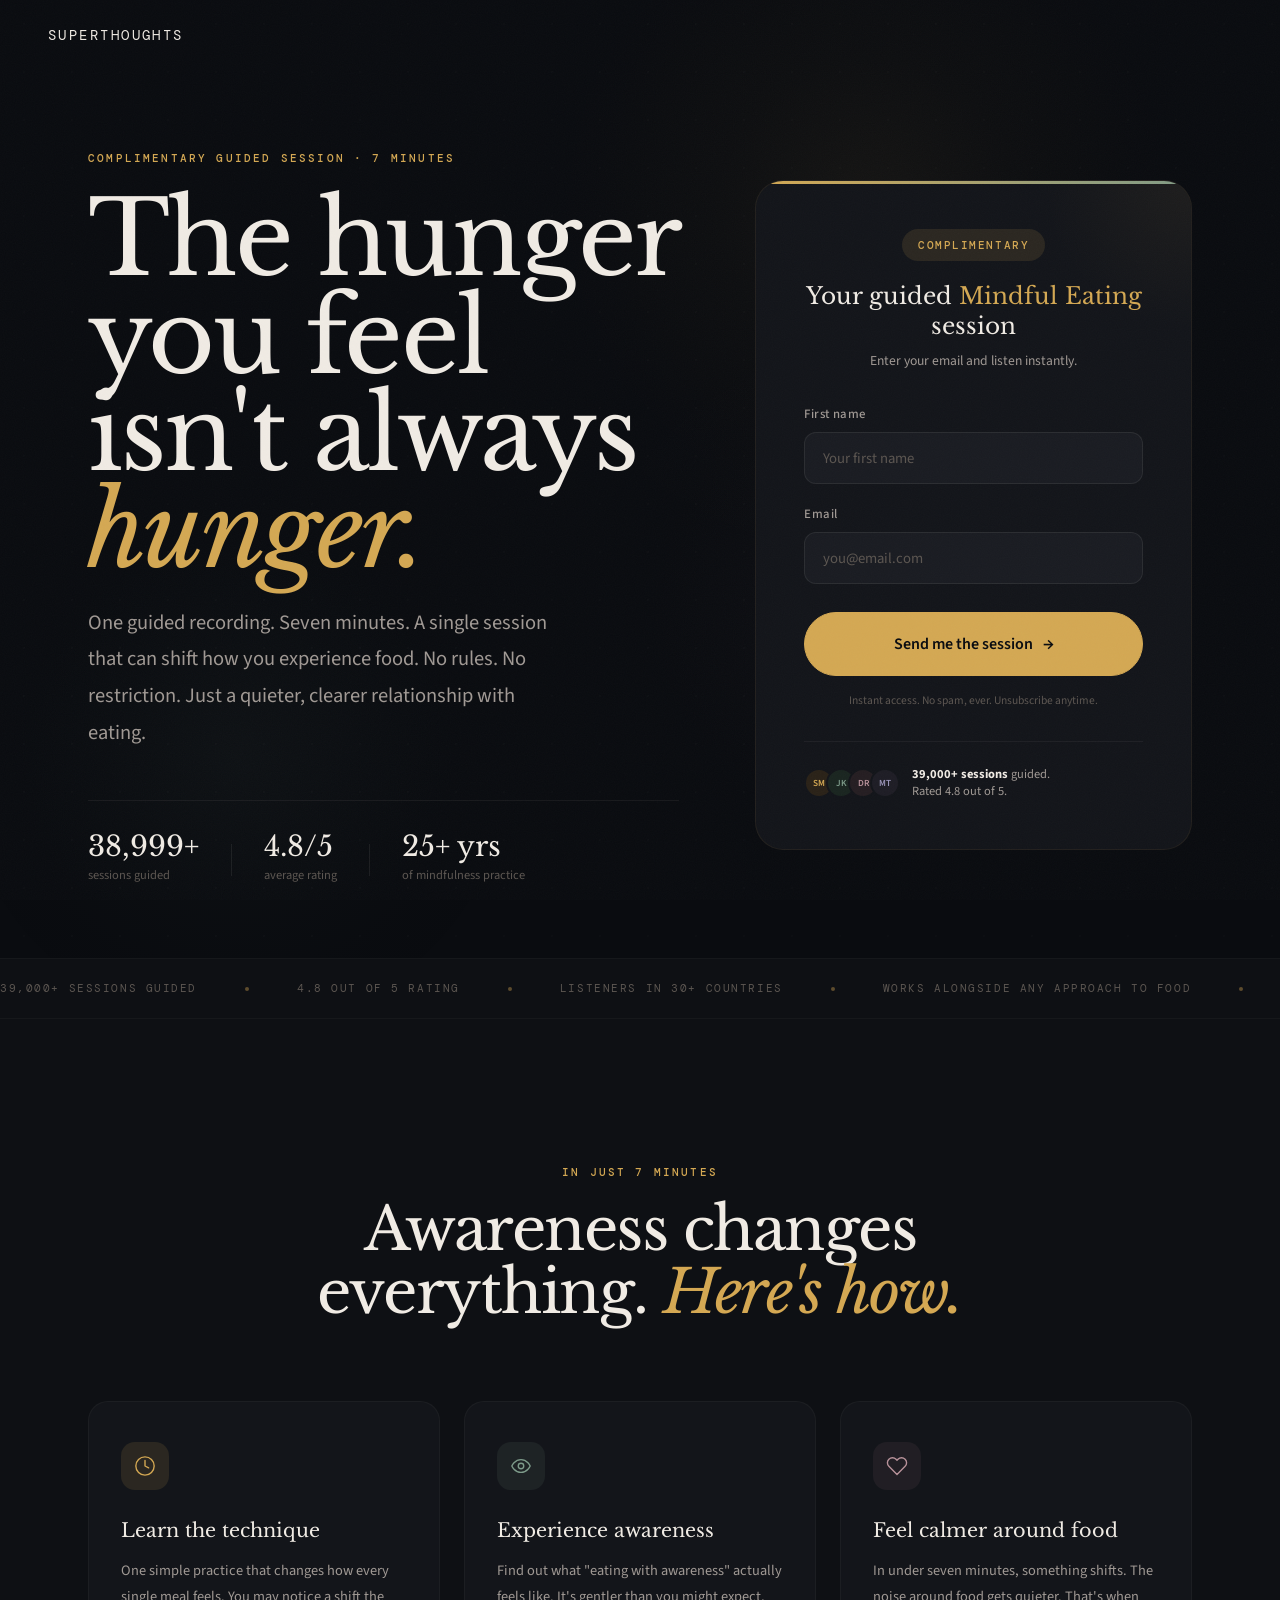
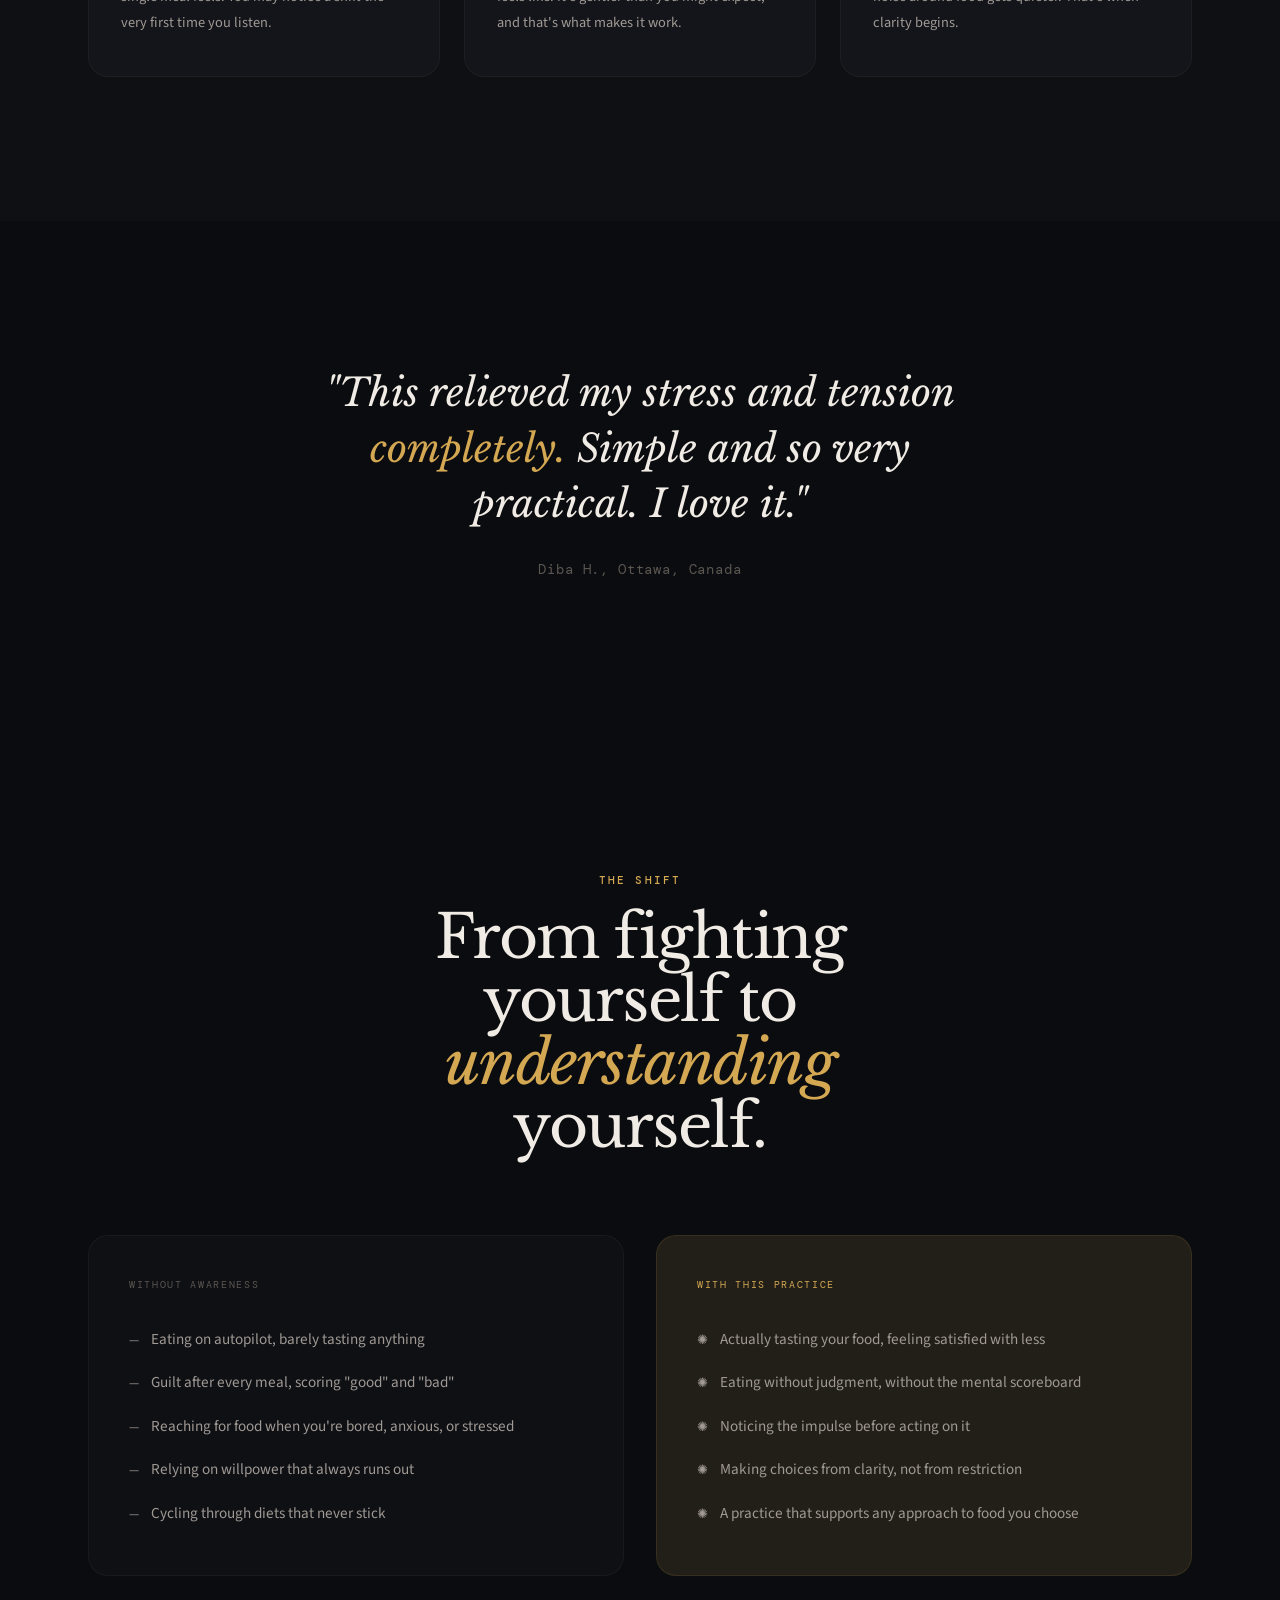
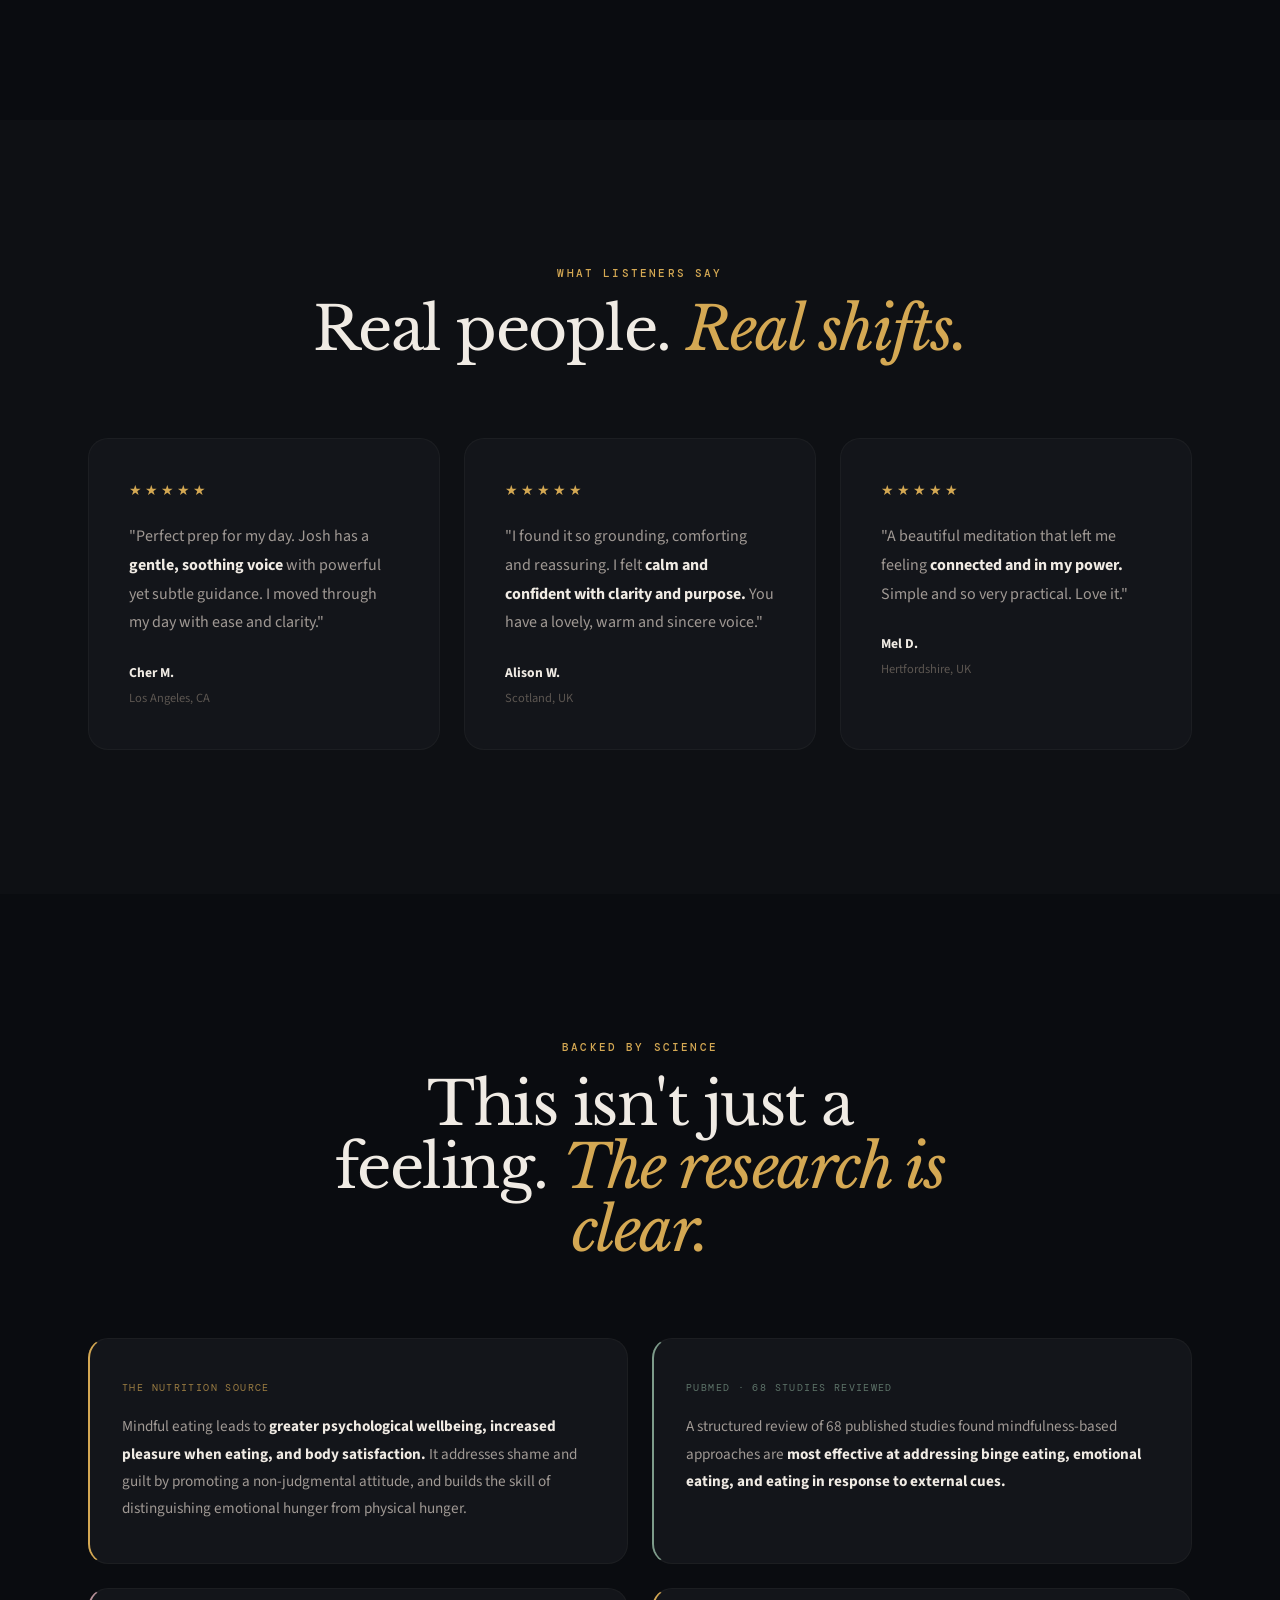
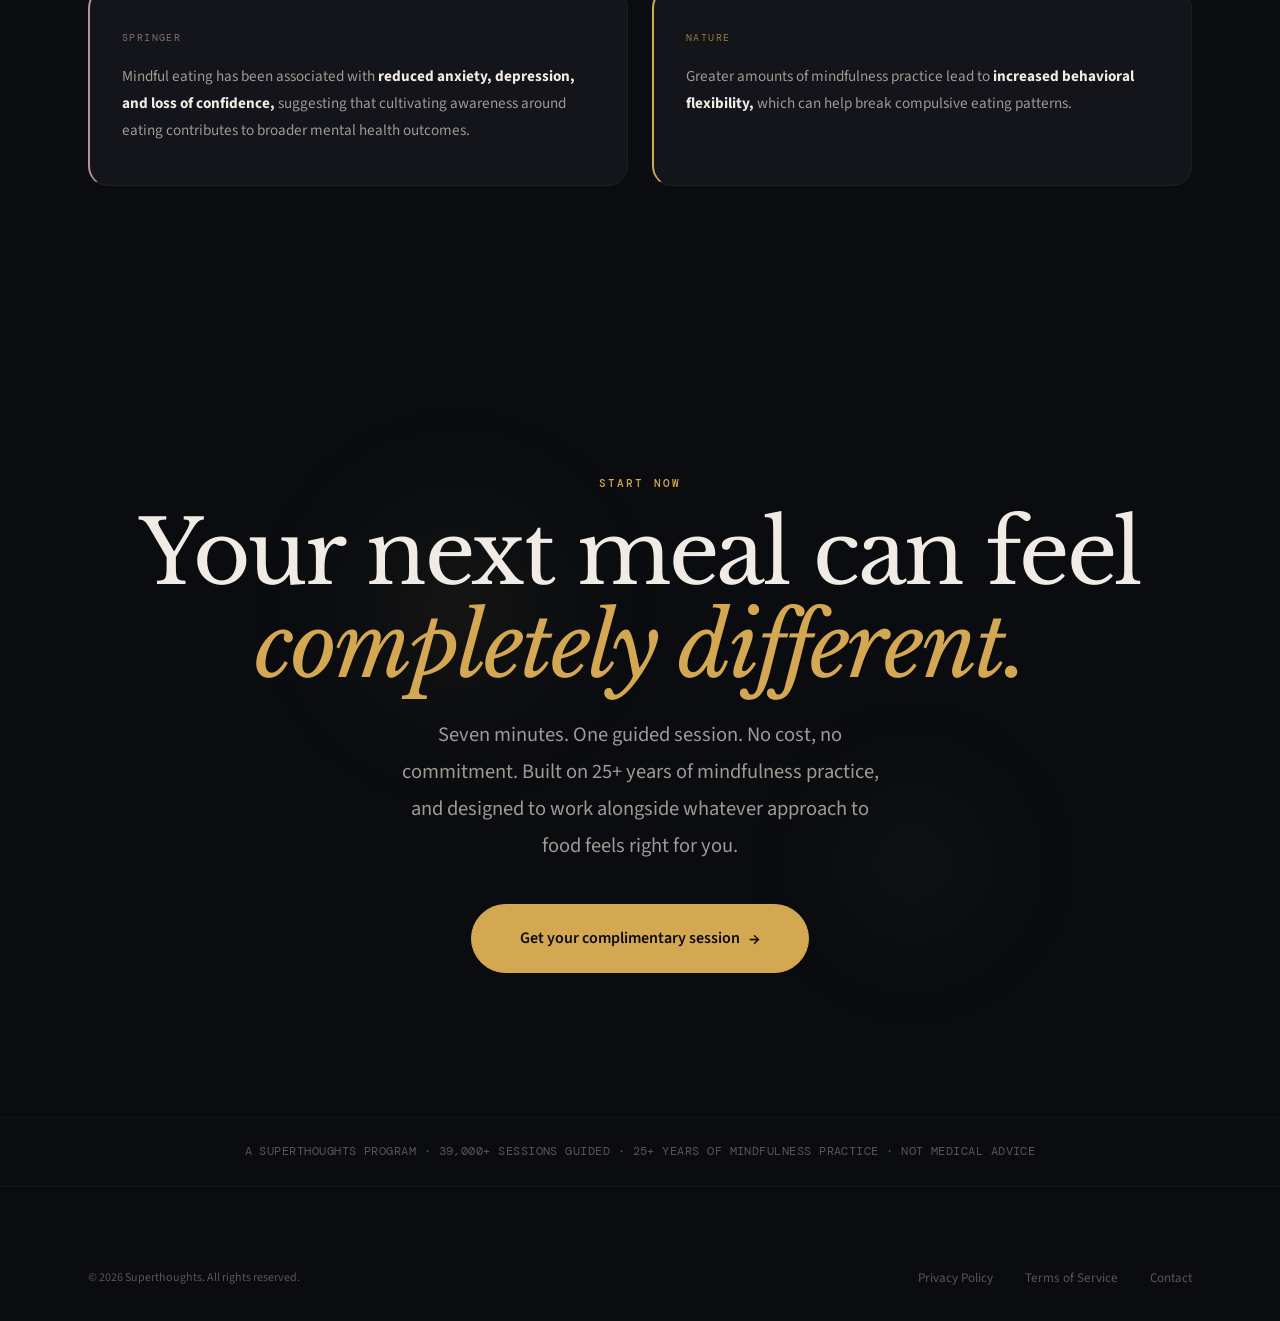
==== commit d08745fd: "Update countries stat to 30+ to match superthoughts.com Co-Authored-By: Claude Opus 4.6 <noreply@ant" ====
--- a/index.html
+++ b/index.html
@@ -443,7 +443,7 @@
           <div class="marquee-dot"></div>
           <span>4.8 out of 5 rating</span>
           <div class="marquee-dot"></div>
-          <span>Listeners in 20+ countries</span>
+          <span>Listeners in 30+ countries</span>
           <div class="marquee-dot"></div>
           <span>Works alongside any approach to food</span>
           <div class="marquee-dot"></div>
@@ -457,7 +457,7 @@
           <div class="marquee-dot"></div>
           <span>4.8 out of 5 rating</span>
           <div class="marquee-dot"></div>
-          <span>Listeners in 20+ countries</span>
+          <span>Listeners in 30+ countries</span>
           <div class="marquee-dot"></div>
           <span>Works alongside any approach to food</span>
           <div class="marquee-dot"></div>
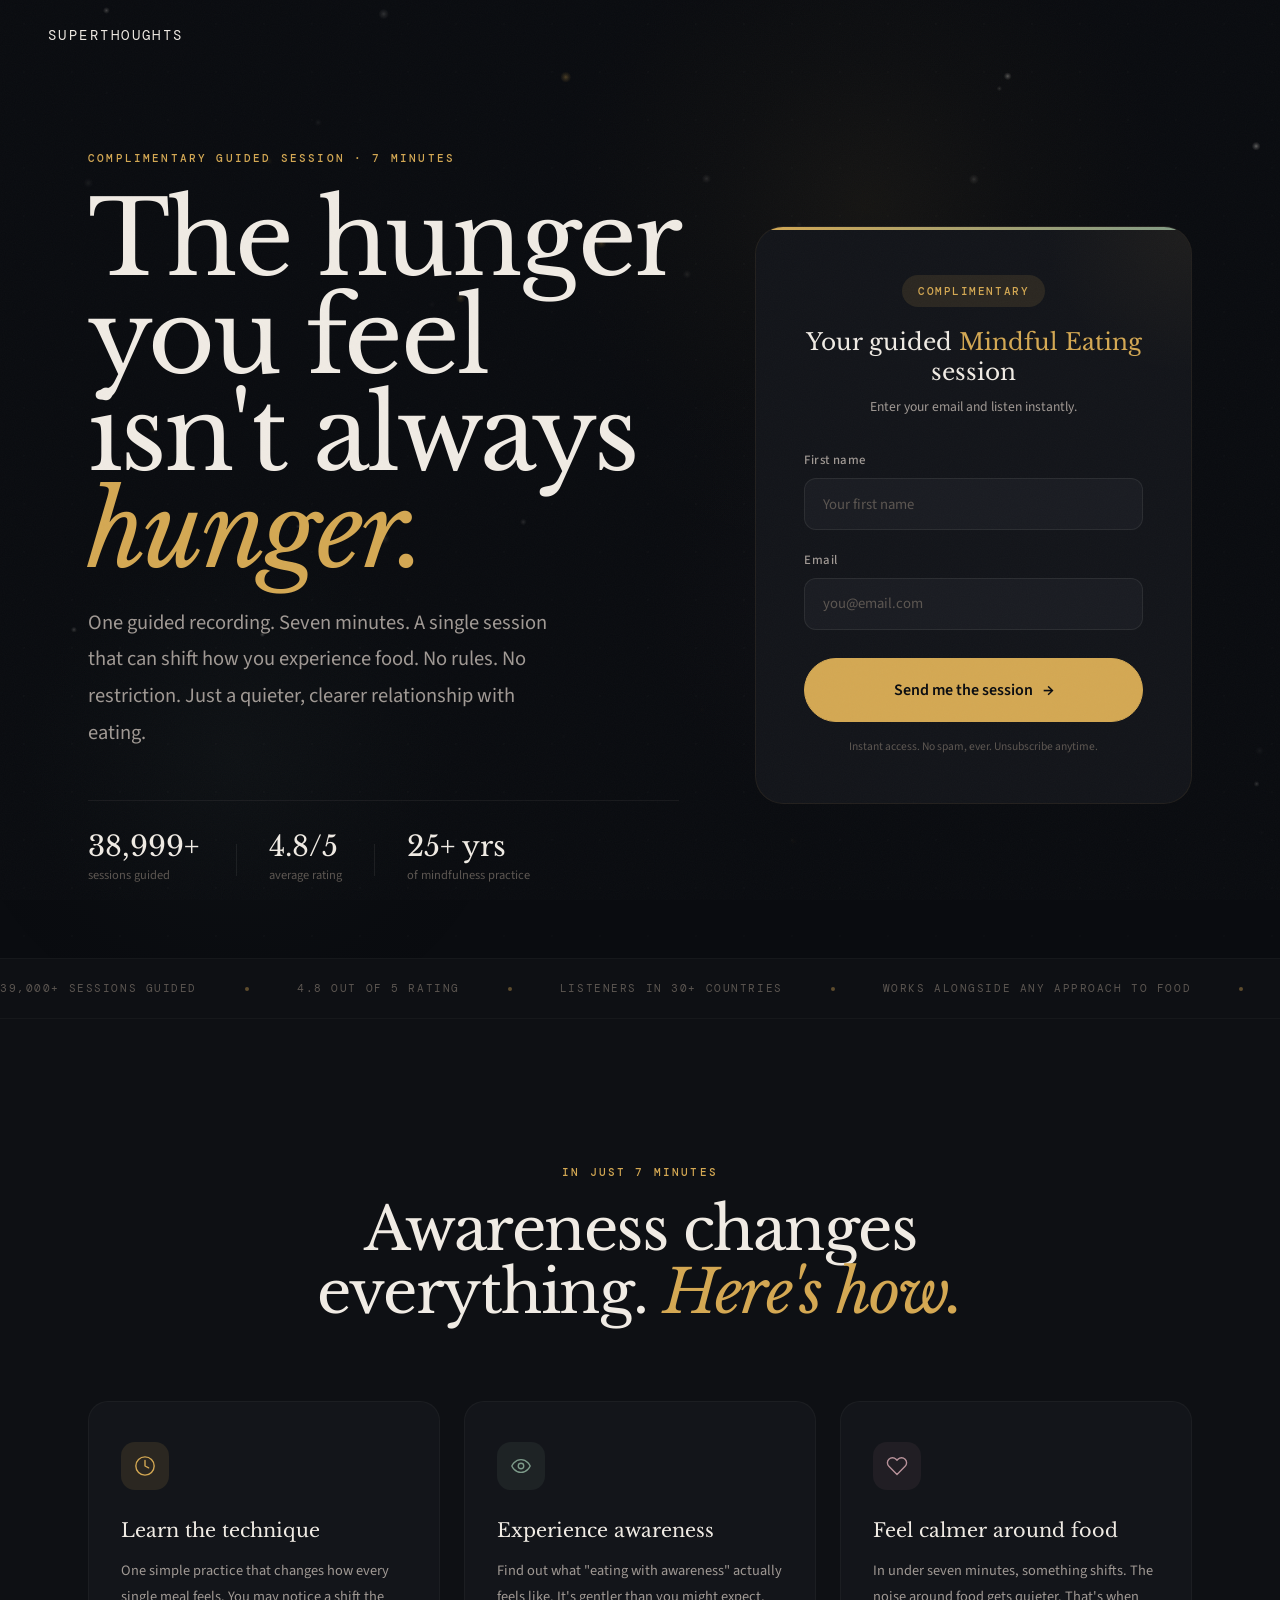
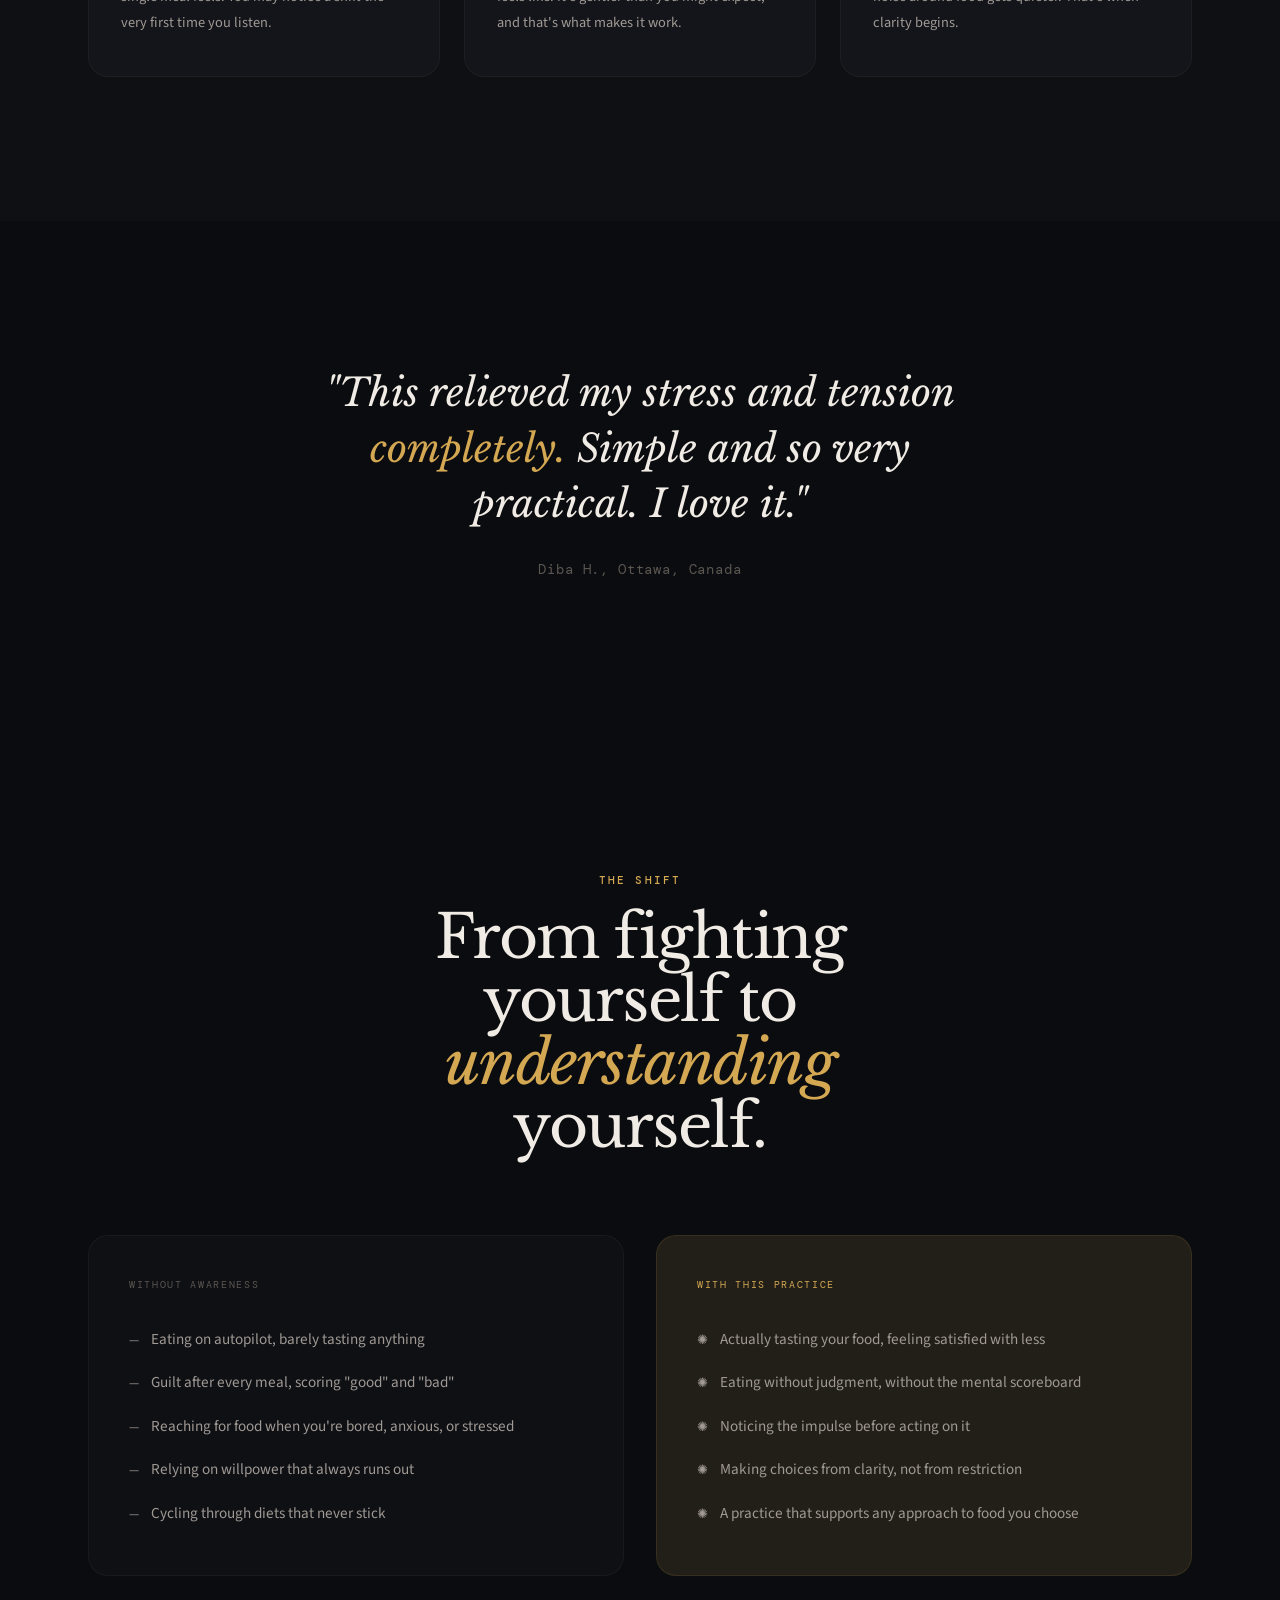
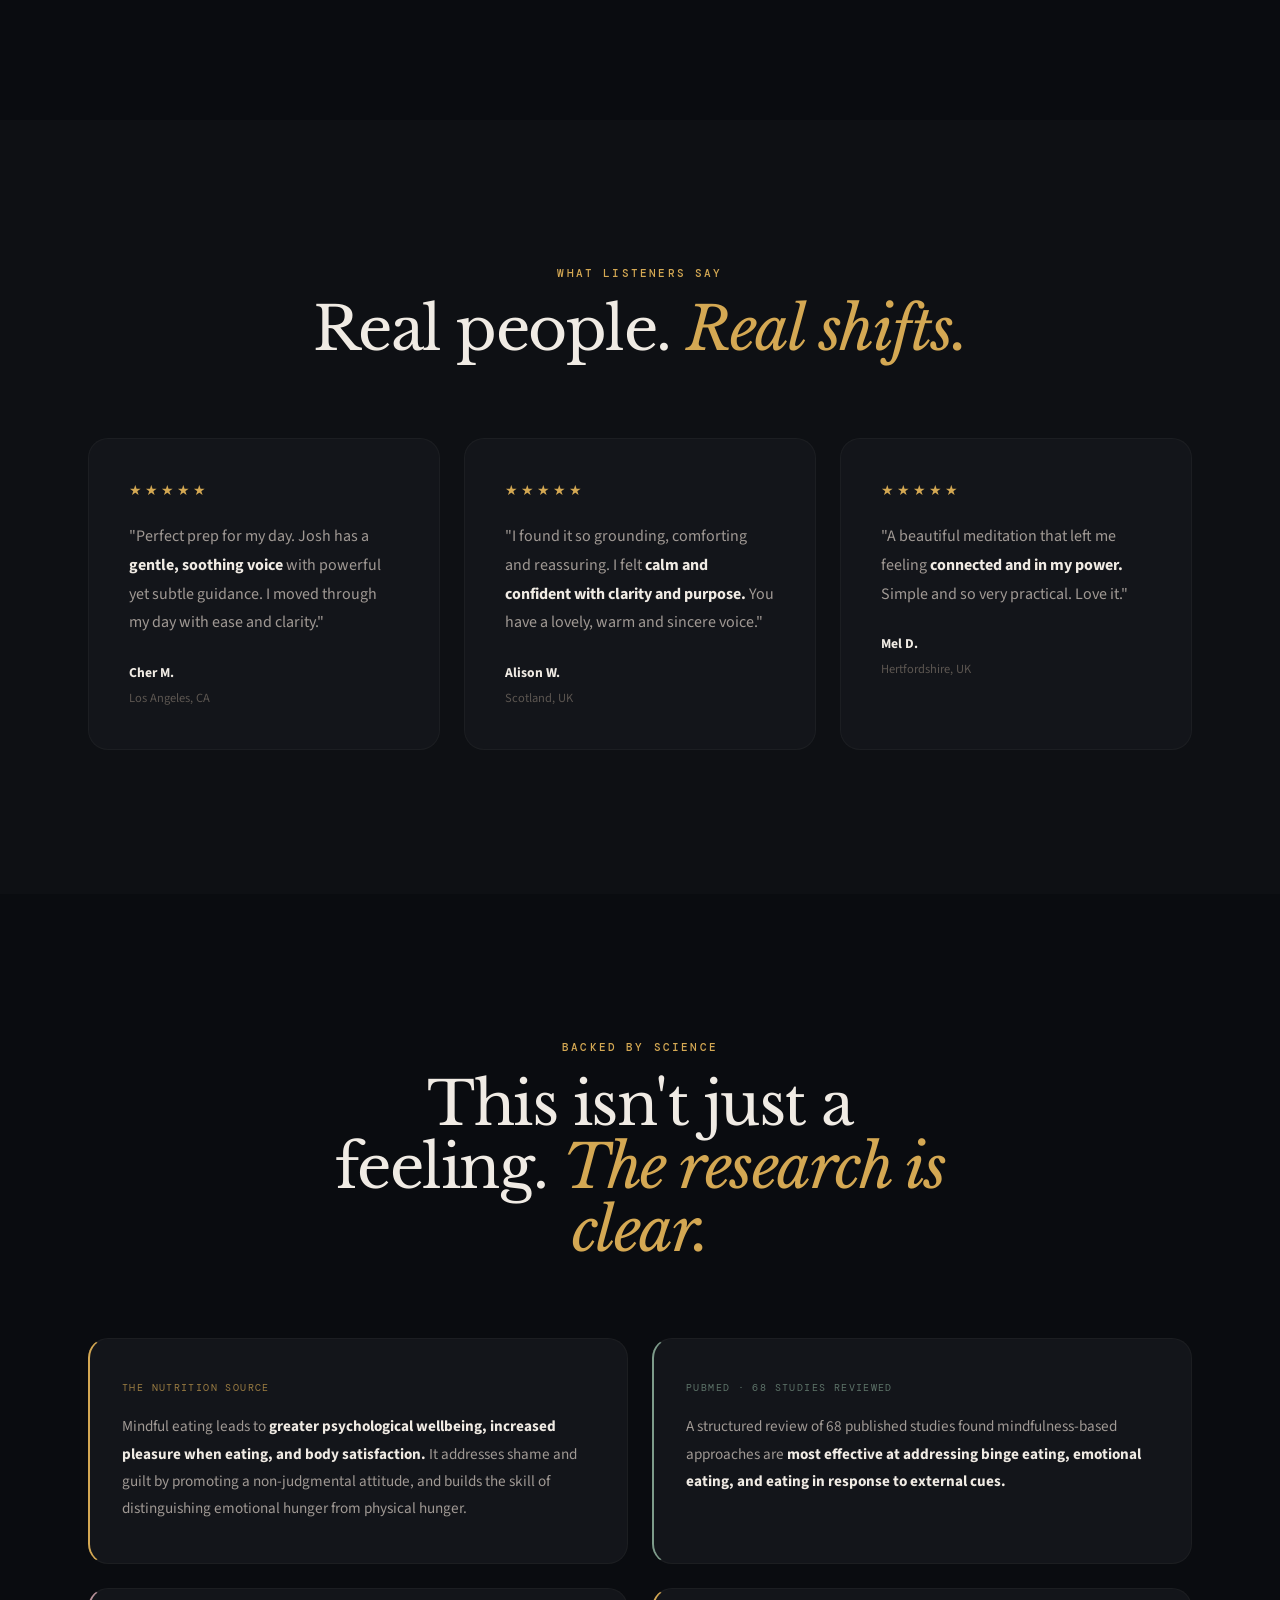
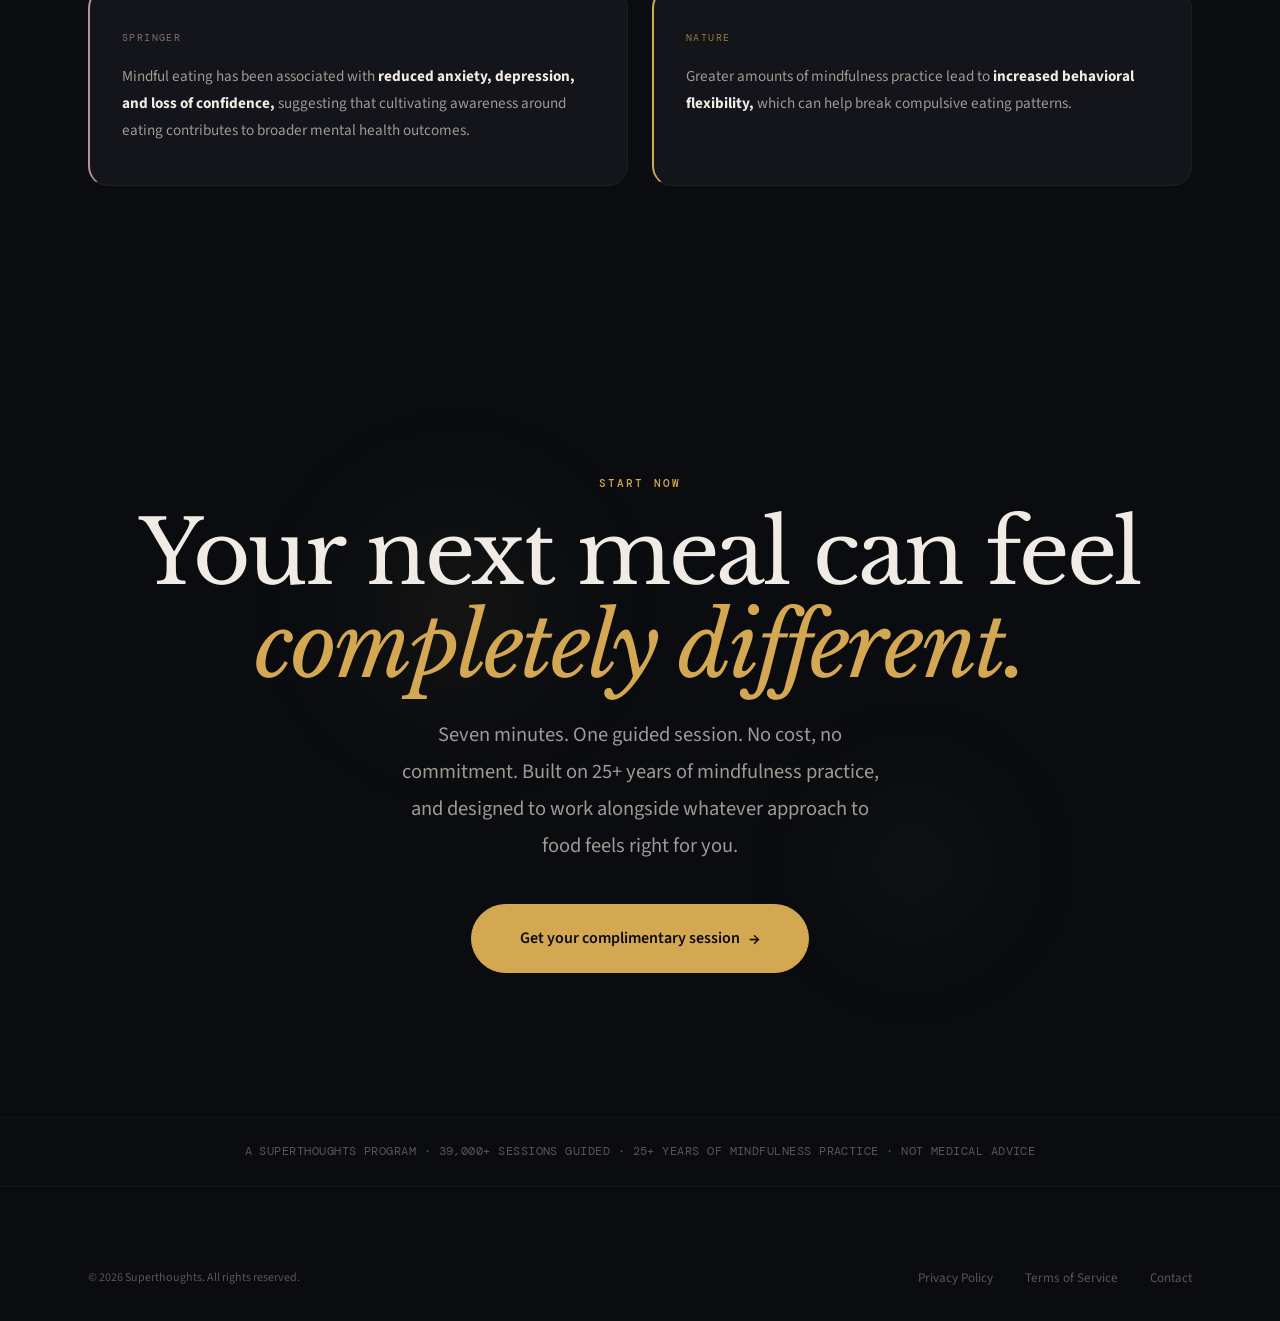
==== commit 7eda319a: "Remove fake avatar social proof strip from email capture Co-Authored-By: Claude Opus 4.6 <noreply@an" ====
--- a/index.html
+++ b/index.html
@@ -139,44 +139,6 @@
       line-height: 1.5;
     }
 
-    /* Social proof strip at bottom of card */
-    .capture-social {
-      display: flex;
-      align-items: center;
-      gap: 0.75rem;
-      margin-top: 2rem;
-      padding-top: 1.5rem;
-      border-top: 1px solid rgba(240, 235, 228, 0.05);
-    }
-
-    .capture-avatars {
-      display: flex;
-    }
-
-    .capture-avatars span {
-      width: 30px;
-      height: 30px;
-      border-radius: 50%;
-      border: 2px solid var(--bg-card);
-      margin-left: -8px;
-      display: flex;
-      align-items: center;
-      justify-content: center;
-      font-size: 0.58rem;
-      font-weight: 600;
-    }
-
-    .capture-avatars span:first-child { margin-left: 0; }
-    .capture-avatars span:nth-child(1) { background: #2a2218; color: var(--amber); }
-    .capture-avatars span:nth-child(2) { background: #1a2520; color: var(--sage); }
-    .capture-avatars span:nth-child(3) { background: #251e22; color: var(--rose); }
-    .capture-avatars span:nth-child(4) { background: #1e1d25; color: #9a94b8; }
-
-    .capture-social-text {
-      font-size: 0.78rem;
-      color: var(--text-muted);
-      line-height: 1.4;
-    }
 
     .capture-social-text strong { color: var(--text); }
 
@@ -418,17 +380,6 @@
               </p>
             </form>
 
-            <div class="capture-social">
-              <div class="capture-avatars">
-                <span>SM</span>
-                <span>JK</span>
-                <span>DR</span>
-                <span>MT</span>
-              </div>
-              <div class="capture-social-text">
-                <strong>39,000+ sessions</strong> guided.<br>Rated 4.8 out of 5.
-              </div>
-            </div>
           </div>
 
         </div>
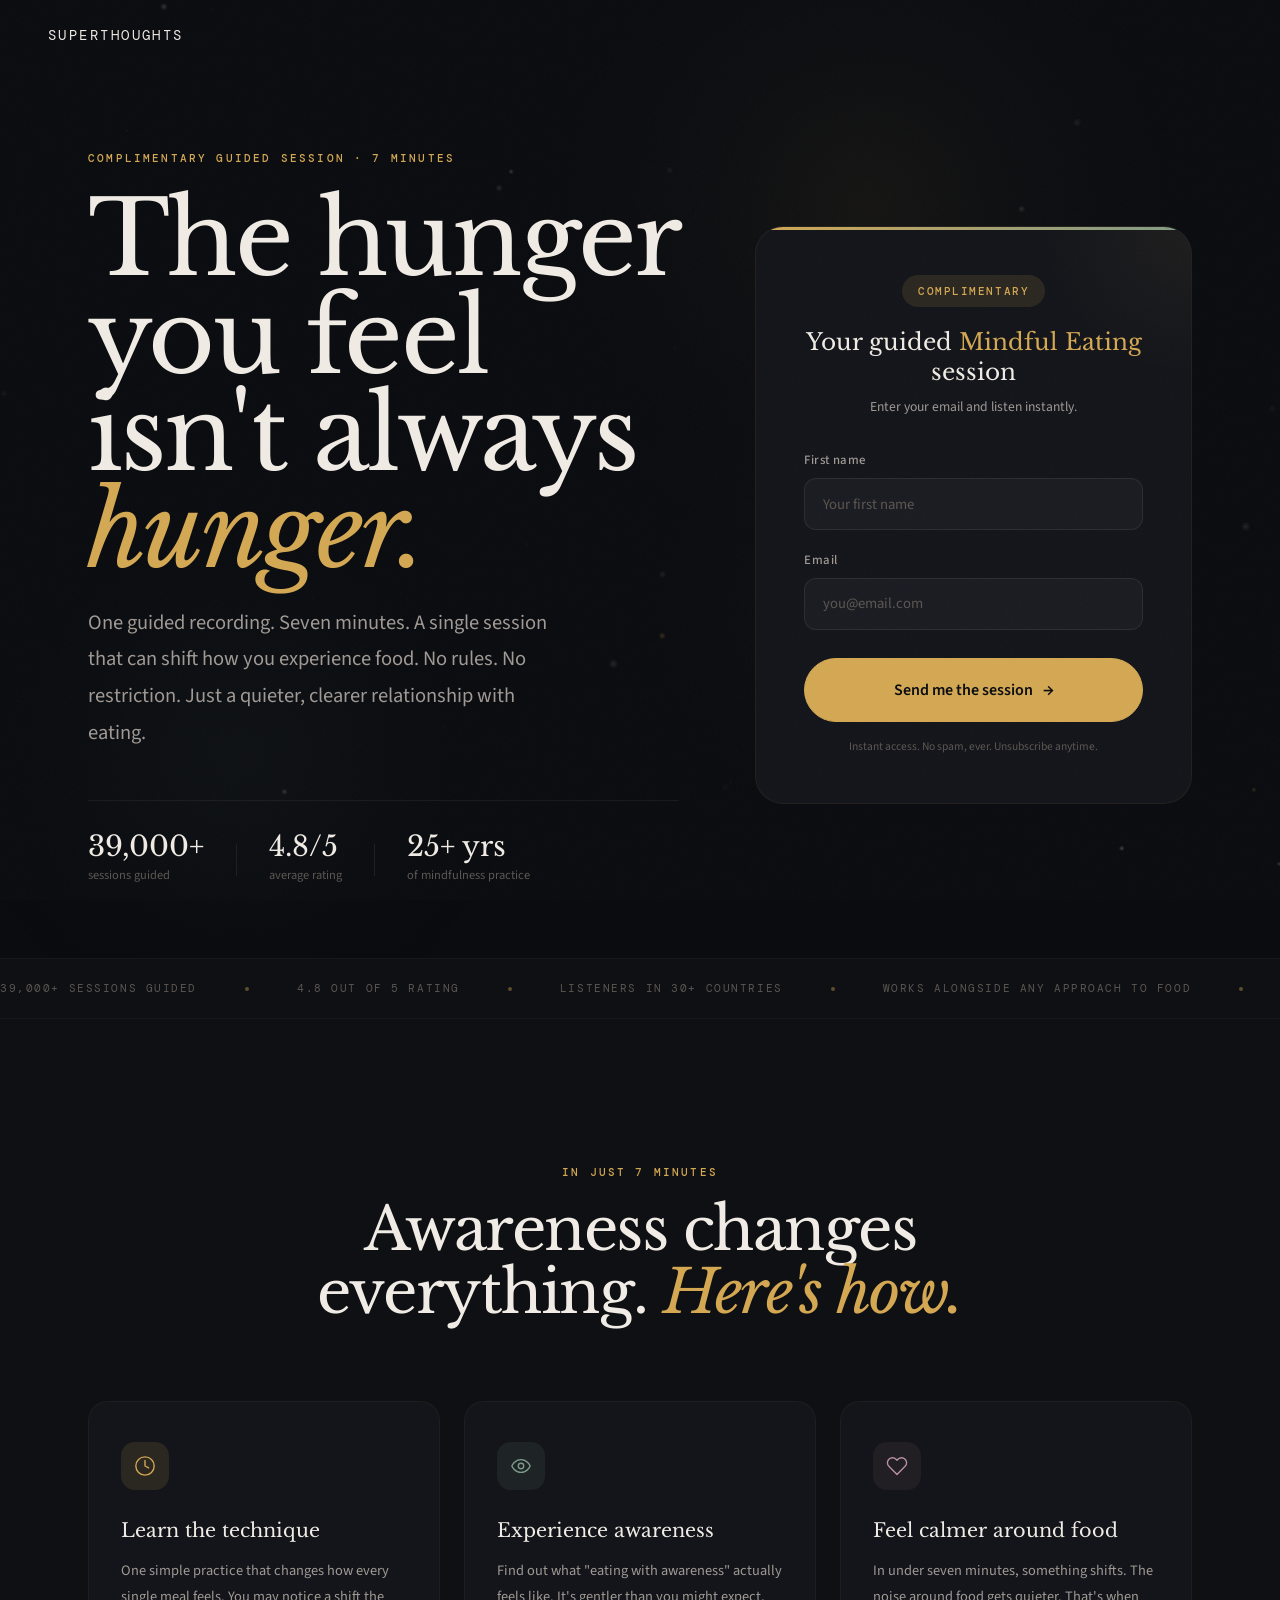
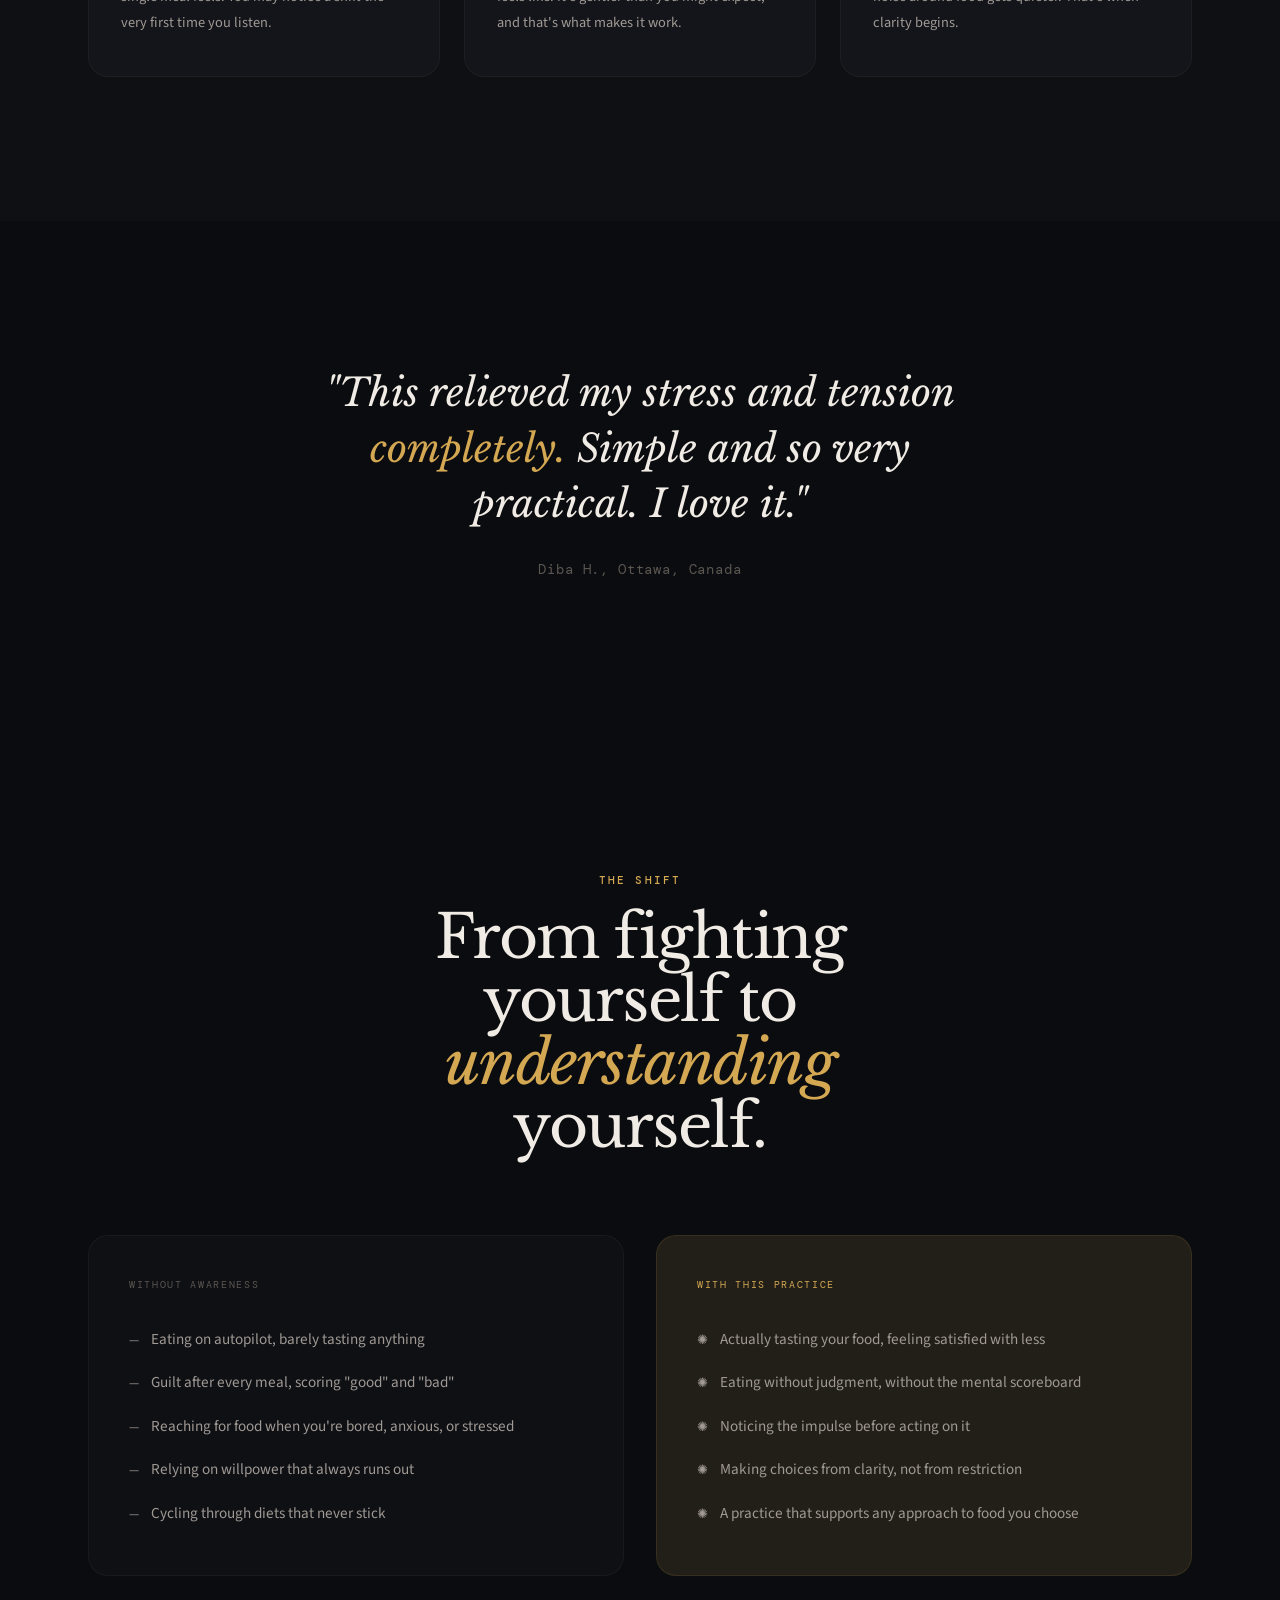
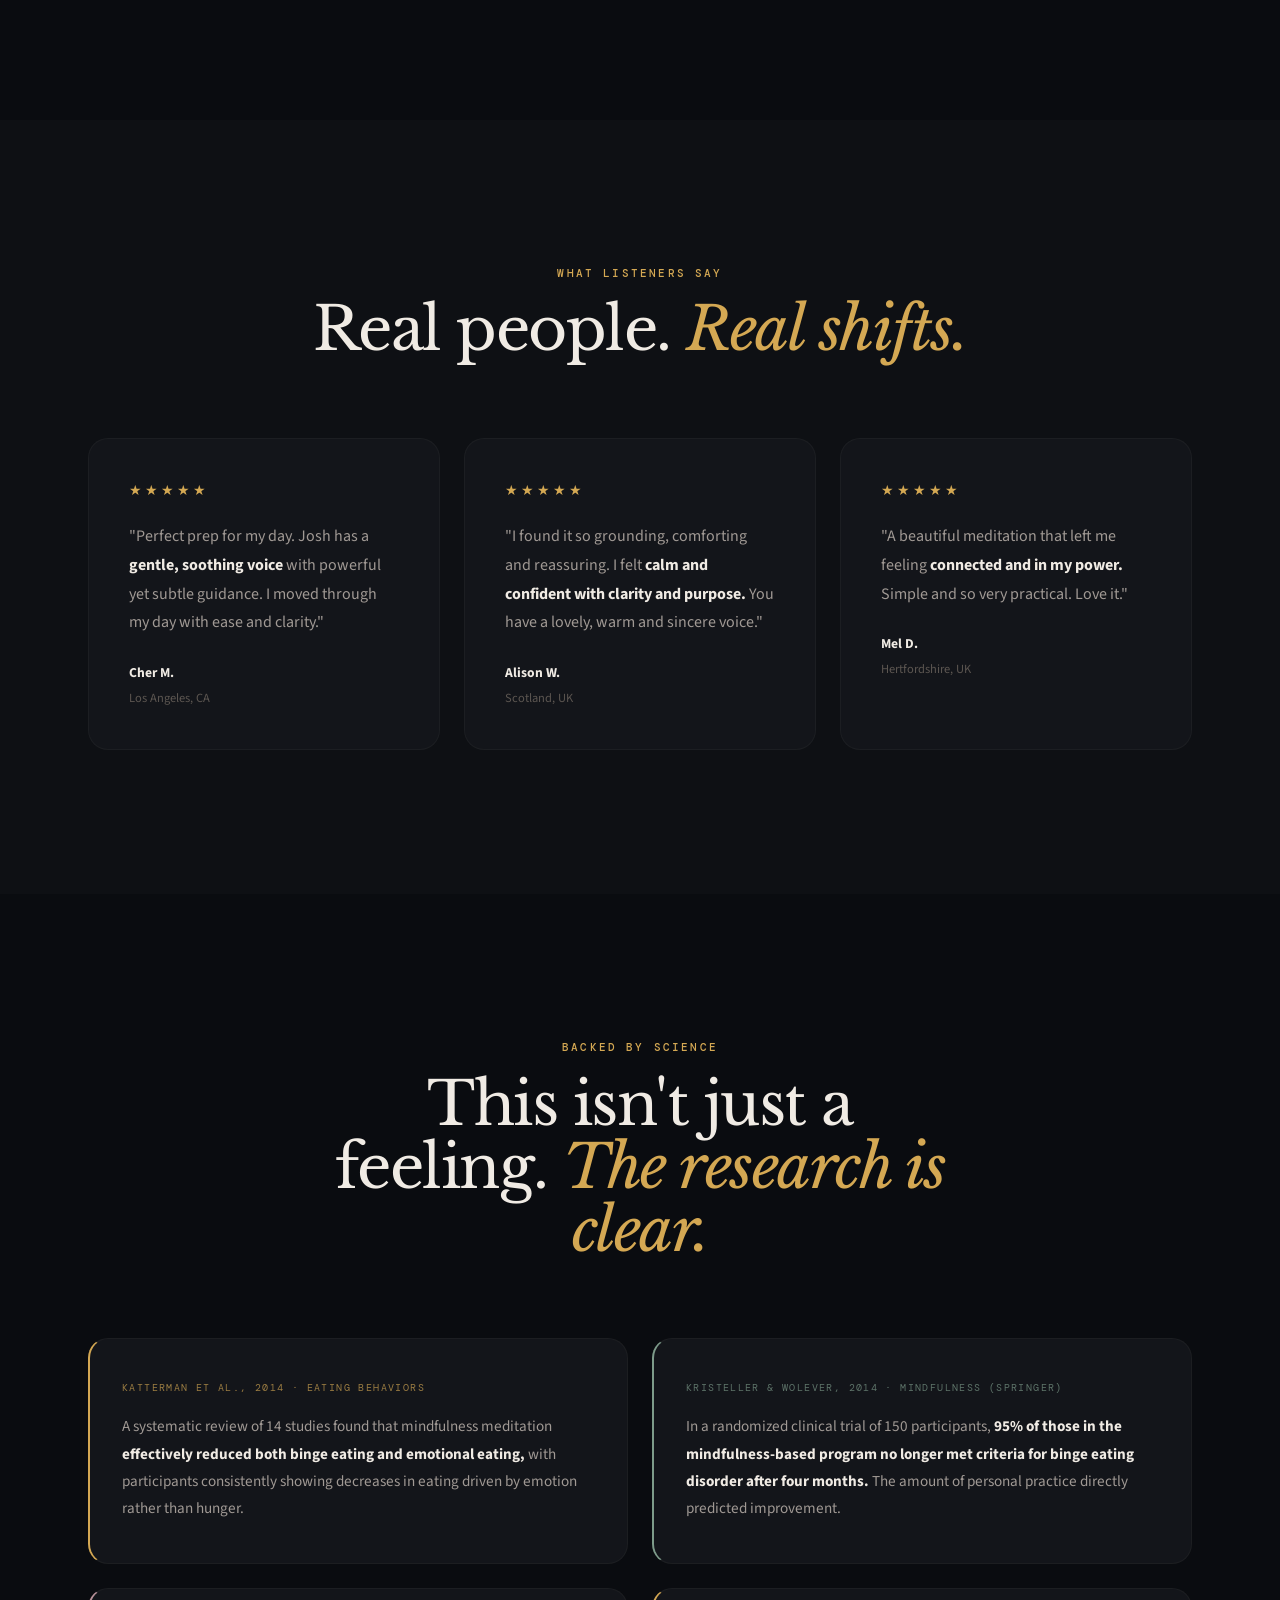
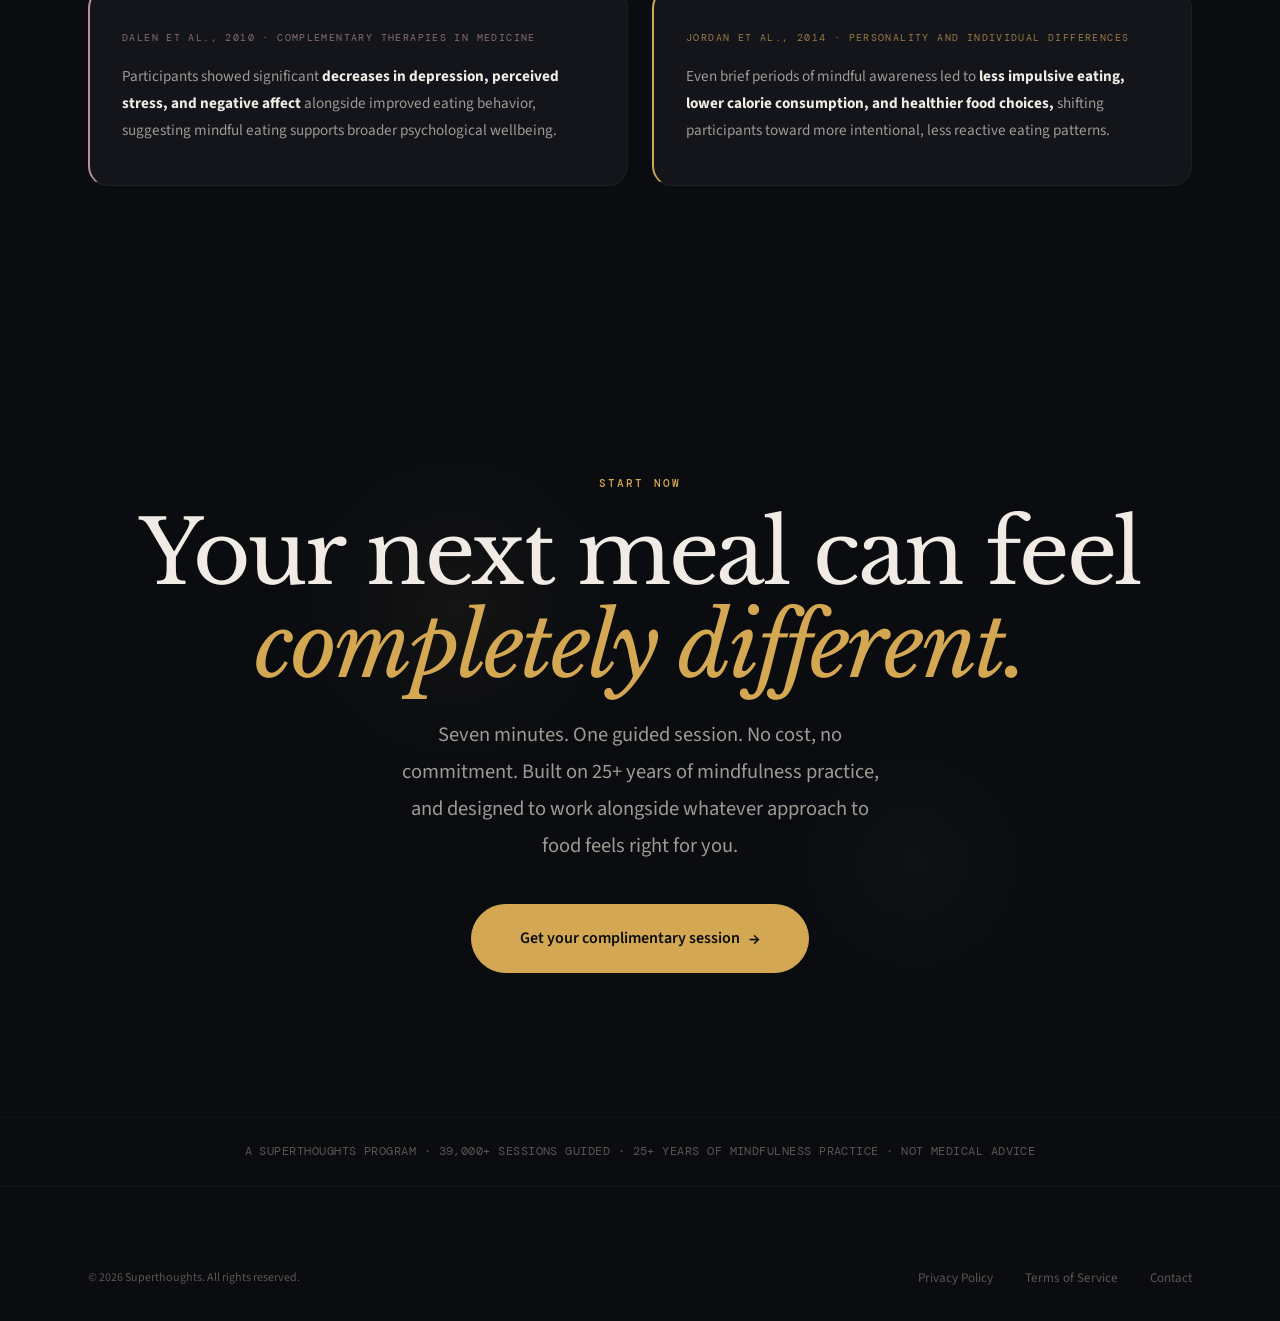
==== commit 598356a1: "Replace vague research sources with real peer-reviewed citations Katterman et al. 2014, Kristeller &" ====
--- a/index.html
+++ b/index.html
@@ -542,20 +542,20 @@
 
         <div class="research-grid" style="display: grid; grid-template-columns: repeat(2, 1fr); gap: 1.5rem;">
           <div class="exp-card reveal" style="border-left: 2px solid var(--amber);">
-            <p style="font-family: var(--font-mono); font-size: 0.62rem; text-transform: uppercase; letter-spacing: 0.14em; color: var(--amber); margin-bottom: 1rem; opacity: 0.7;">The Nutrition Source</p>
-            <p style="font-size: 0.95rem; color: var(--text-muted); line-height: 1.8;">Mindful eating leads to <strong style="color: var(--text);">greater psychological wellbeing, increased pleasure when eating, and body satisfaction.</strong> It addresses shame and guilt by promoting a non-judgmental attitude, and builds the skill of distinguishing emotional hunger from physical hunger.</p>
+            <p style="font-family: var(--font-mono); font-size: 0.62rem; text-transform: uppercase; letter-spacing: 0.14em; color: var(--amber); margin-bottom: 1rem; opacity: 0.7;">Katterman et al., 2014 &middot; Eating Behaviors</p>
+            <p style="font-size: 0.95rem; color: var(--text-muted); line-height: 1.8;">A systematic review of 14 studies found that mindfulness meditation <strong style="color: var(--text);">effectively reduced both binge eating and emotional eating,</strong> with participants consistently showing decreases in eating driven by emotion rather than hunger.</p>
           </div>
           <div class="exp-card reveal reveal-delay-1" style="border-left: 2px solid var(--sage);">
-            <p style="font-family: var(--font-mono); font-size: 0.62rem; text-transform: uppercase; letter-spacing: 0.14em; color: var(--sage); margin-bottom: 1rem; opacity: 0.7;">PubMed &middot; 68 studies reviewed</p>
-            <p style="font-size: 0.95rem; color: var(--text-muted); line-height: 1.8;">A structured review of 68 published studies found mindfulness-based approaches are <strong style="color: var(--text);">most effective at addressing binge eating, emotional eating, and eating in response to external cues.</strong></p>
+            <p style="font-family: var(--font-mono); font-size: 0.62rem; text-transform: uppercase; letter-spacing: 0.14em; color: var(--sage); margin-bottom: 1rem; opacity: 0.7;">Kristeller &amp; Wolever, 2014 &middot; Mindfulness (Springer)</p>
+            <p style="font-size: 0.95rem; color: var(--text-muted); line-height: 1.8;">In a randomized clinical trial of 150 participants, <strong style="color: var(--text);">95% of those in the mindfulness-based program no longer met criteria for binge eating disorder after four months.</strong> The amount of personal practice directly predicted improvement.</p>
           </div>
           <div class="exp-card reveal reveal-delay-2" style="border-left: 2px solid var(--rose);">
-            <p style="font-family: var(--font-mono); font-size: 0.62rem; text-transform: uppercase; letter-spacing: 0.14em; color: var(--rose); margin-bottom: 1rem; opacity: 0.7;">Springer</p>
-            <p style="font-size: 0.95rem; color: var(--text-muted); line-height: 1.8;">Mindful eating has been associated with <strong style="color: var(--text);">reduced anxiety, depression, and loss of confidence,</strong> suggesting that cultivating awareness around eating contributes to broader mental health outcomes.</p>
+            <p style="font-family: var(--font-mono); font-size: 0.62rem; text-transform: uppercase; letter-spacing: 0.14em; color: var(--rose); margin-bottom: 1rem; opacity: 0.7;">Dalen et al., 2010 &middot; Complementary Therapies in Medicine</p>
+            <p style="font-size: 0.95rem; color: var(--text-muted); line-height: 1.8;">Participants showed significant <strong style="color: var(--text);">decreases in depression, perceived stress, and negative affect</strong> alongside improved eating behavior, suggesting mindful eating supports broader psychological wellbeing.</p>
           </div>
           <div class="exp-card reveal reveal-delay-3" style="border-left: 2px solid var(--amber);">
-            <p style="font-family: var(--font-mono); font-size: 0.62rem; text-transform: uppercase; letter-spacing: 0.14em; color: var(--amber); margin-bottom: 1rem; opacity: 0.7;">Nature</p>
-            <p style="font-size: 0.95rem; color: var(--text-muted); line-height: 1.8;">Greater amounts of mindfulness practice lead to <strong style="color: var(--text);">increased behavioral flexibility,</strong> which can help break compulsive eating patterns.</p>
+            <p style="font-family: var(--font-mono); font-size: 0.62rem; text-transform: uppercase; letter-spacing: 0.14em; color: var(--amber); margin-bottom: 1rem; opacity: 0.7;">Jordan et al., 2014 &middot; Personality and Individual Differences</p>
+            <p style="font-size: 0.95rem; color: var(--text-muted); line-height: 1.8;">Even brief periods of mindful awareness led to <strong style="color: var(--text);">less impulsive eating, lower calorie consumption, and healthier food choices,</strong> shifting participants toward more intentional, less reactive eating patterns.</p>
           </div>
         </div>
       </div>
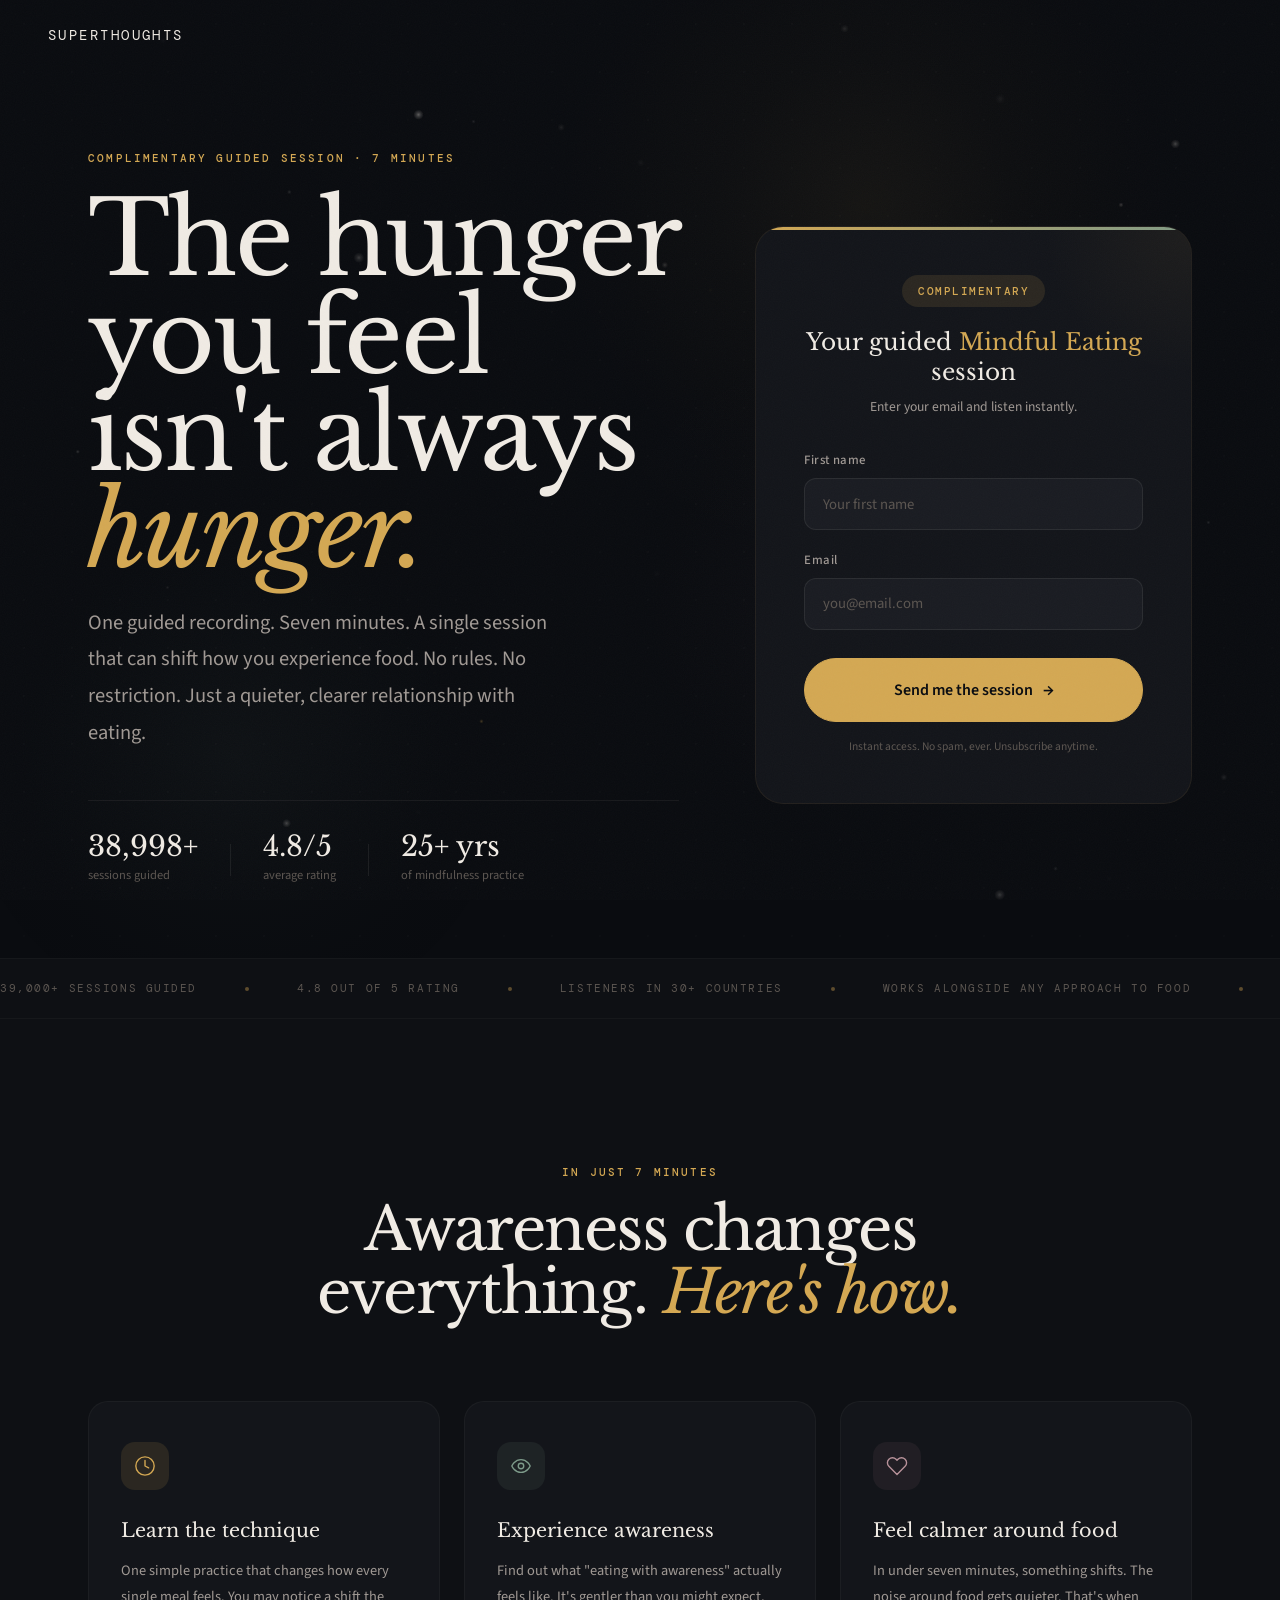
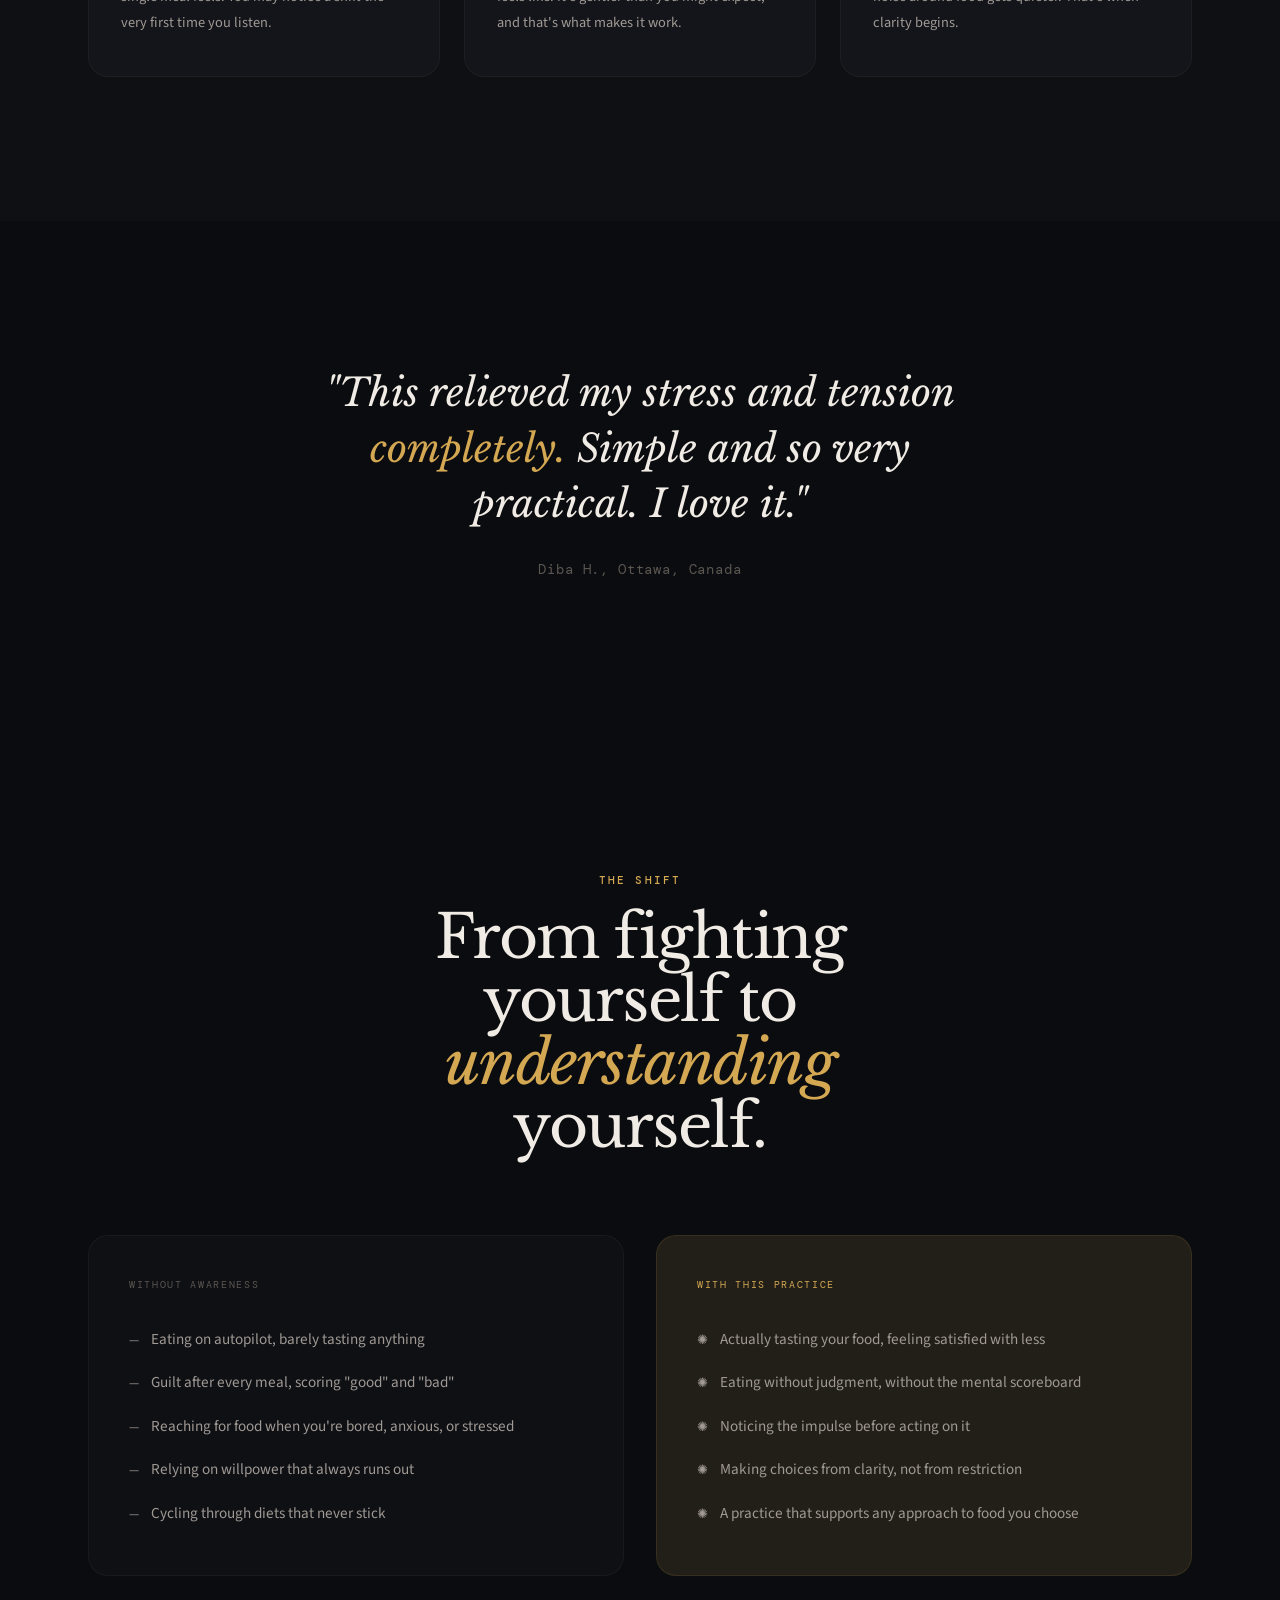
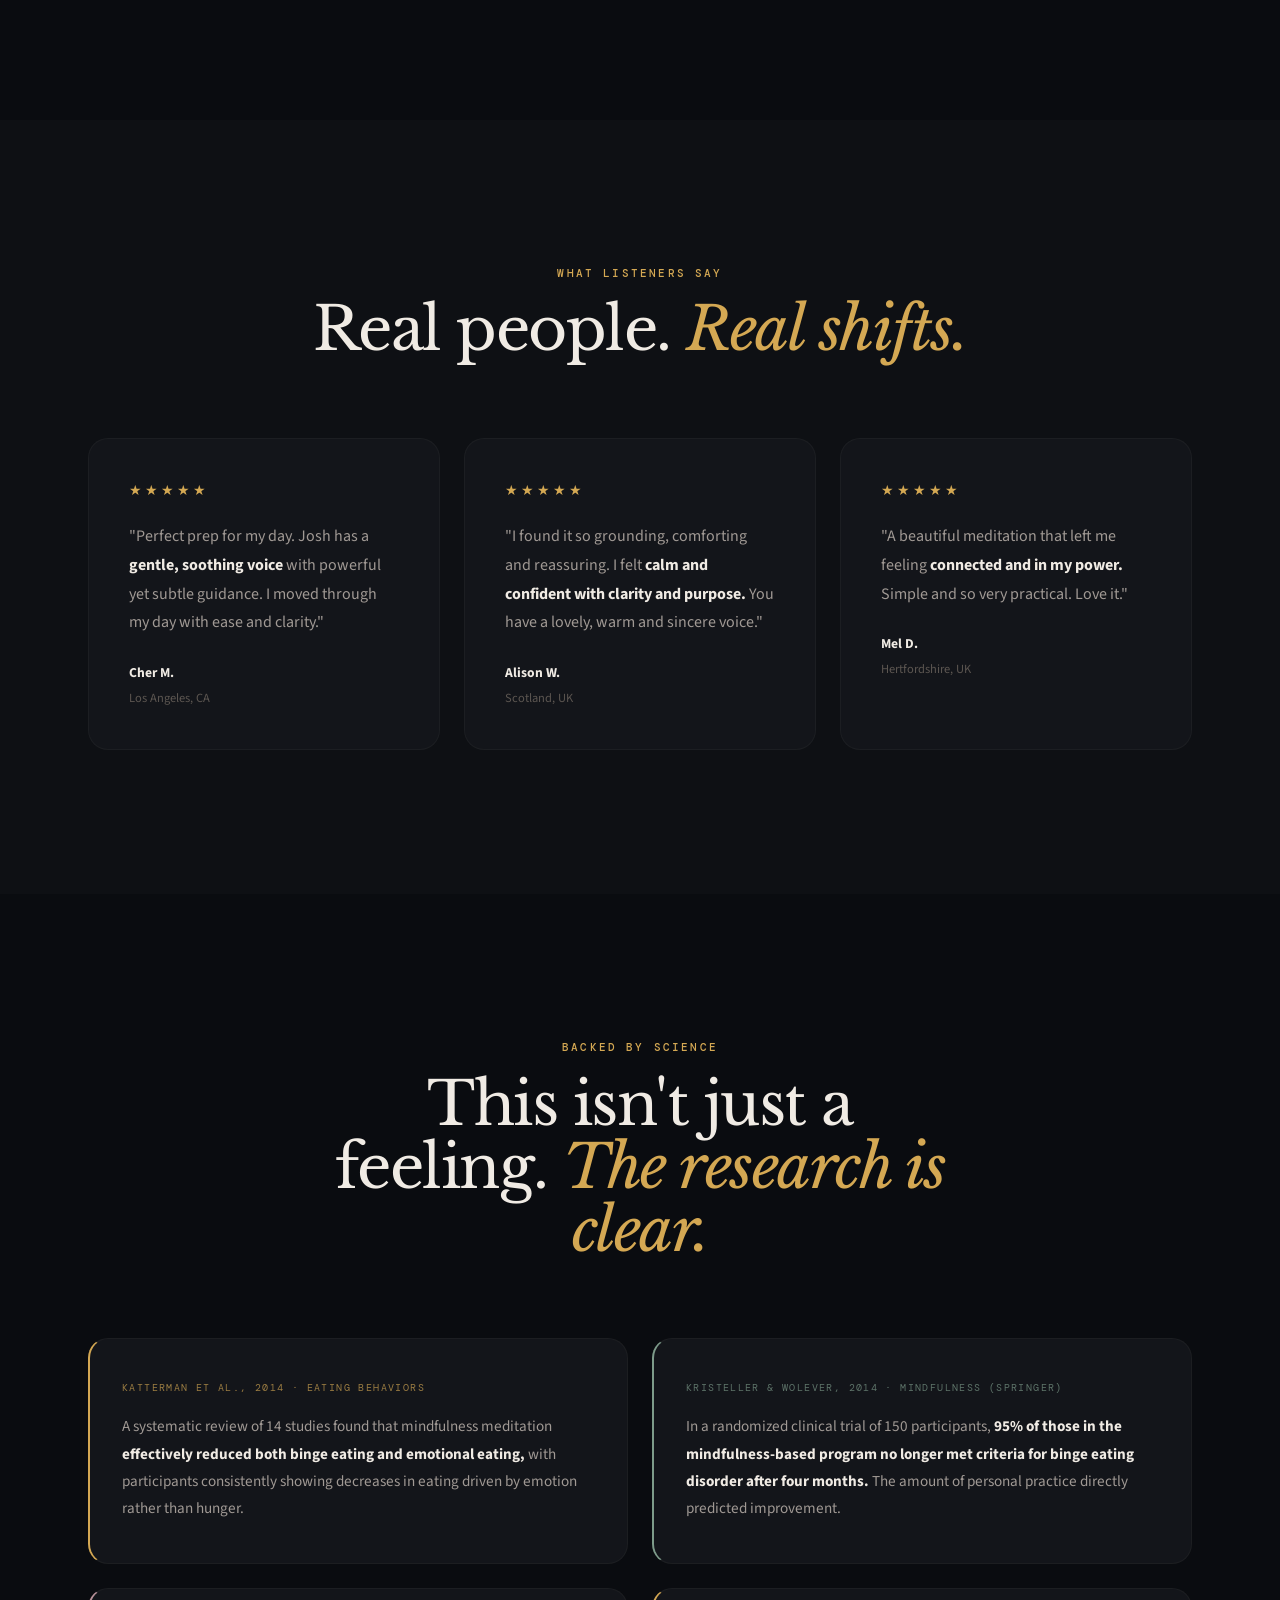
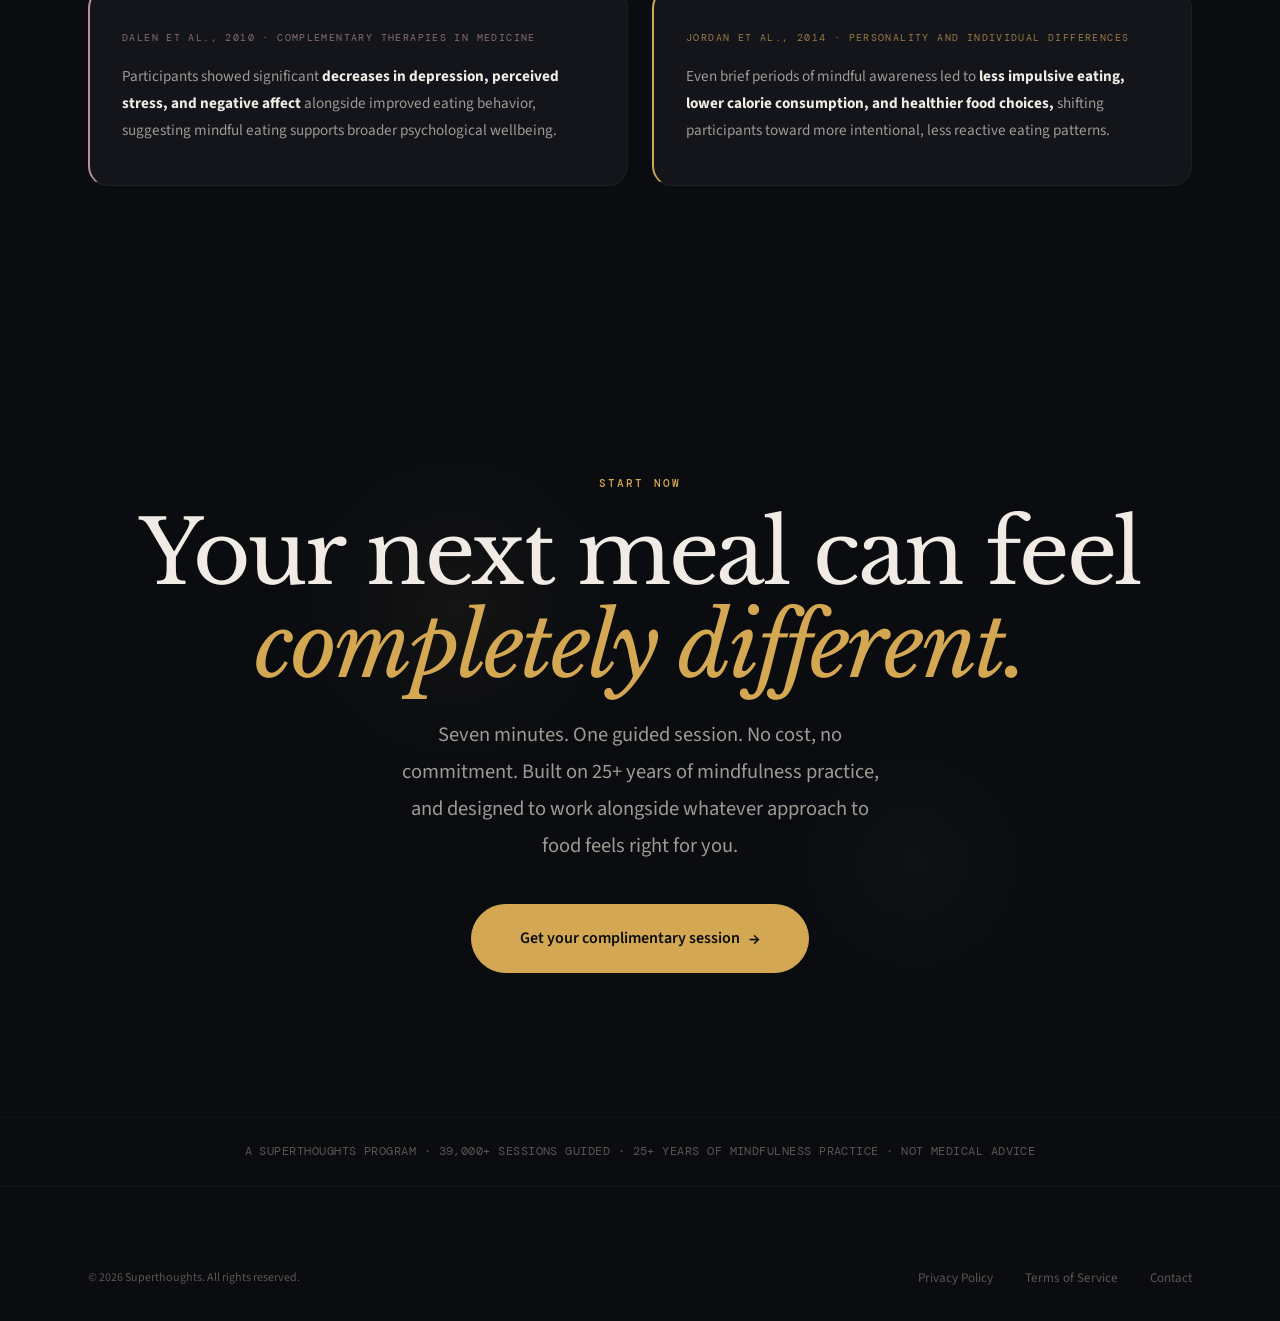
==== commit e507b4e9: "Add full marketing infrastructure to all pages - GA4 (G-S151YE55PJ) on all 9 pages - Meta Pixel (168" ====
--- a/index.html
+++ b/index.html
@@ -6,6 +6,116 @@
   <link rel="icon" type="image/svg+xml" href="data:image/svg+xml,<svg xmlns='http://www.w3.org/2000/svg' viewBox='0 0 100 100'><rect width='100' height='100' rx='18' fill='%230a0c10'/><text x='50' y='72' font-family='Georgia,serif' font-size='68' font-weight='400' font-style='italic' fill='%23d4a853' text-anchor='middle'>S</text></svg>">
   <title>Superthoughts — Mindful Eating</title>
   <meta name="description" content="Change your relationship with food in 7 minutes. A complimentary guided mindful eating session from Superthoughts.">
+
+  <!-- Canonical -->
+  <link rel="canonical" href="https://mindful-eating.superthoughts.com/">
+
+  <!-- Open Graph -->
+  <meta property="og:type" content="product">
+  <meta property="og:url" content="https://mindful-eating.superthoughts.com/">
+  <meta property="og:title" content="Mindful Eating — Change Your Relationship with Food">
+  <meta property="og:description" content="A guided mindfulness program for transforming how you eat. No diets, no restriction. Just awareness. Try a free 7-minute session.">
+  <meta property="og:image" content="https://mindful-eating.superthoughts.com/og-share.png">
+  <meta property="og:site_name" content="Superthoughts">
+
+  <!-- Twitter Card -->
+  <meta name="twitter:card" content="summary_large_image">
+  <meta name="twitter:title" content="Mindful Eating — Change Your Relationship with Food">
+  <meta name="twitter:description" content="A guided mindfulness program for transforming how you eat. No diets, no restriction. Just awareness. Try a free 7-minute session.">
+  <meta name="twitter:image" content="https://mindful-eating.superthoughts.com/og-share.png">
+
+  <!-- GA4 -->
+  <script async src="https://www.googletagmanager.com/gtag/js?id=G-S151YE55PJ"></script>
+  <script>
+    window.dataLayer = window.dataLayer || [];
+    function gtag(){dataLayer.push(arguments);}
+    gtag('js', new Date());
+    gtag('config', 'G-S151YE55PJ');
+  </script>
+
+  <!-- Meta Pixel -->
+  <script>
+    !function(f,b,e,v,n,t,s)
+    {if(f.fbq)return;n=f.fbq=function(){n.callMethod?
+    n.callMethod.apply(n,arguments):n.queue.push(arguments)};
+    if(!f._fbq)f._fbq=n;n.push=n;n.loaded=!0;n.version='2.0';
+    n.queue=[];t=b.createElement(e);t.async=!0;
+    t.src=v;s=b.getElementsByTagName(e)[0];
+    s.parentNode.insertBefore(t,s)}(window, document,'script',
+    'https://connect.facebook.net/en_US/fbevents.js');
+    fbq('init', '168292265148');
+    fbq('track', 'PageView');
+  </script>
+  <noscript><img height="1" width="1" style="display:none" src="https://www.facebook.com/tr?id=168292265148&ev=PageView&noscript=1"/></noscript>
+
+  <!-- Schema.org Product -->
+  <script type="application/ld+json">
+  {
+    "@context": "https://schema.org",
+    "@type": "Product",
+    "name": "Superthoughts: Mindful Eating",
+    "description": "A guided mindfulness program for transforming how you eat. No diets, no restriction. Just awareness.",
+    "brand": {
+      "@type": "Brand",
+      "name": "Superthoughts"
+    },
+    "creator": {
+      "@type": "Person",
+      "name": "Josh Sundby",
+      "description": "25+ years of mindfulness practice, 40,000+ sessions guided on Insight Timer"
+    },
+    "offers": {
+      "@type": "Offer",
+      "url": "https://buy.stripe.com/28EfZjb8c2Xy9BEc8s3Je00",
+      "priceCurrency": "USD",
+      "price": "49.00",
+      "availability": "https://schema.org/InStock"
+    }
+  }
+  </script>
+
+  <!-- Schema.org FAQPage -->
+  <script type="application/ld+json">
+  {
+    "@context": "https://schema.org",
+    "@type": "FAQPage",
+    "mainEntity": [
+      {
+        "@type": "Question",
+        "name": "What is the Superthoughts Mindful Eating program?",
+        "acceptedAnswer": {
+          "@type": "Answer",
+          "text": "Superthoughts: Mindful Eating is a guided mindfulness program with seven recordings designed to transform your relationship with food. No diets, no restriction — just awareness built on 25+ years of mindfulness practice."
+        }
+      },
+      {
+        "@type": "Question",
+        "name": "Can I try it for free?",
+        "acceptedAnswer": {
+          "@type": "Answer",
+          "text": "Yes. You can listen to a complimentary 7-minute guided mindful eating session instantly — just enter your name and email on the landing page."
+        }
+      },
+      {
+        "@type": "Question",
+        "name": "How much does the program cost?",
+        "acceptedAnswer": {
+          "@type": "Answer",
+          "text": "The full program is a one-time payment of $49. No subscription, no upsells. You get lifetime access to all seven guided recordings."
+        }
+      },
+      {
+        "@type": "Question",
+        "name": "What is the refund policy?",
+        "acceptedAnswer": {
+          "@type": "Answer",
+          "text": "Superthoughts offers a 30-day guarantee. If the program doesn't help after an honest try, reach out within 30 days for a full refund."
+        }
+      }
+    ]
+  }
+  </script>
+
   <link rel="preconnect" href="https://fonts.googleapis.com">
   <link rel="preconnect" href="https://fonts.gstatic.com" crossorigin>
   <link href="https://fonts.googleapis.com/css2?family=Libre+Baskerville:ital,wght@0,400;0,700;1,400&family=DM+Mono:wght@400;500&family=Source+Sans+3:wght@400;500;600&display=swap" rel="stylesheet">
@@ -643,6 +753,10 @@
         body: JSON.stringify({ email_address: email, first_name: name })
       }).catch(() => {}); // fail silently — never block the user
 
+      // Fire conversion events
+      if (typeof gtag === 'function') gtag('event', 'generate_lead', { event_category: 'engagement', event_label: 'free_session_signup' });
+      if (typeof fbq === 'function') fbq('track', 'Lead', { content_name: 'Mindful Eating Free Session' });
+
       // Redirect to free session page
       setTimeout(() => {
         window.location.href = 'free-session.html';
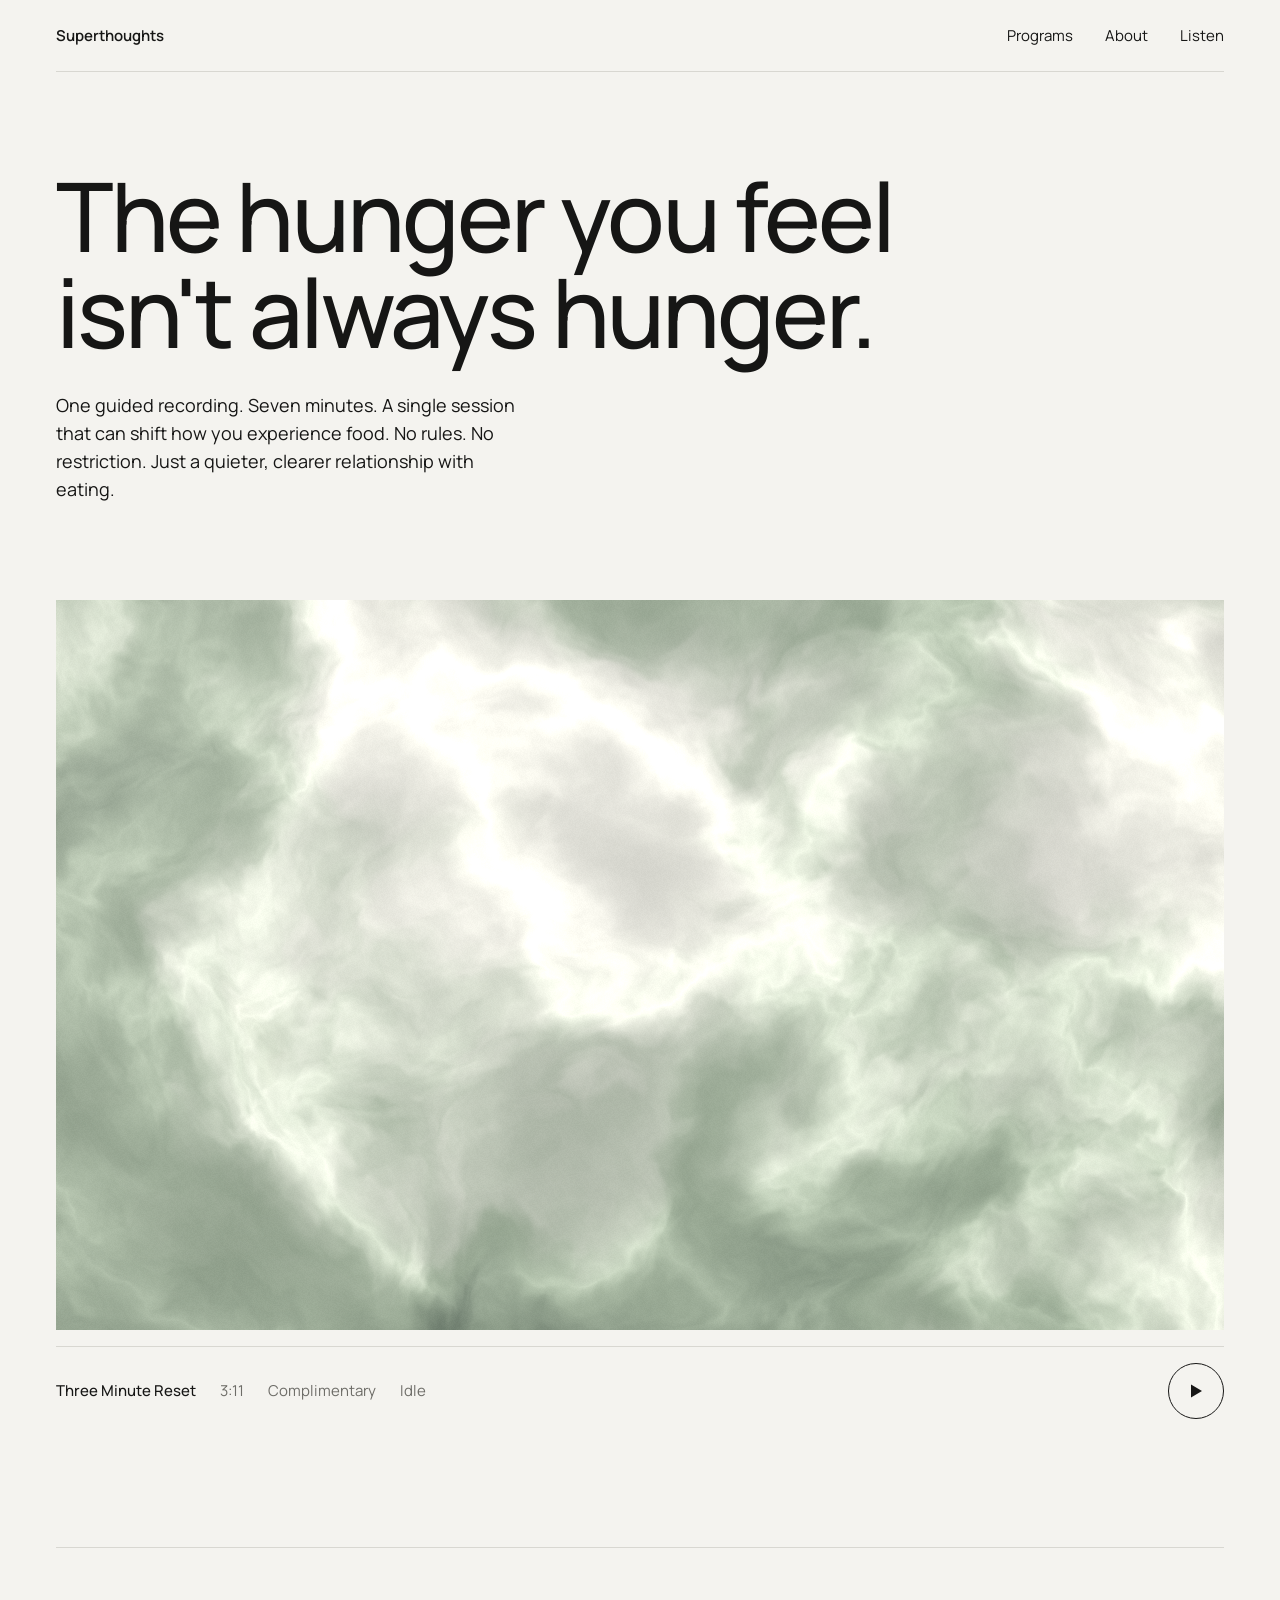
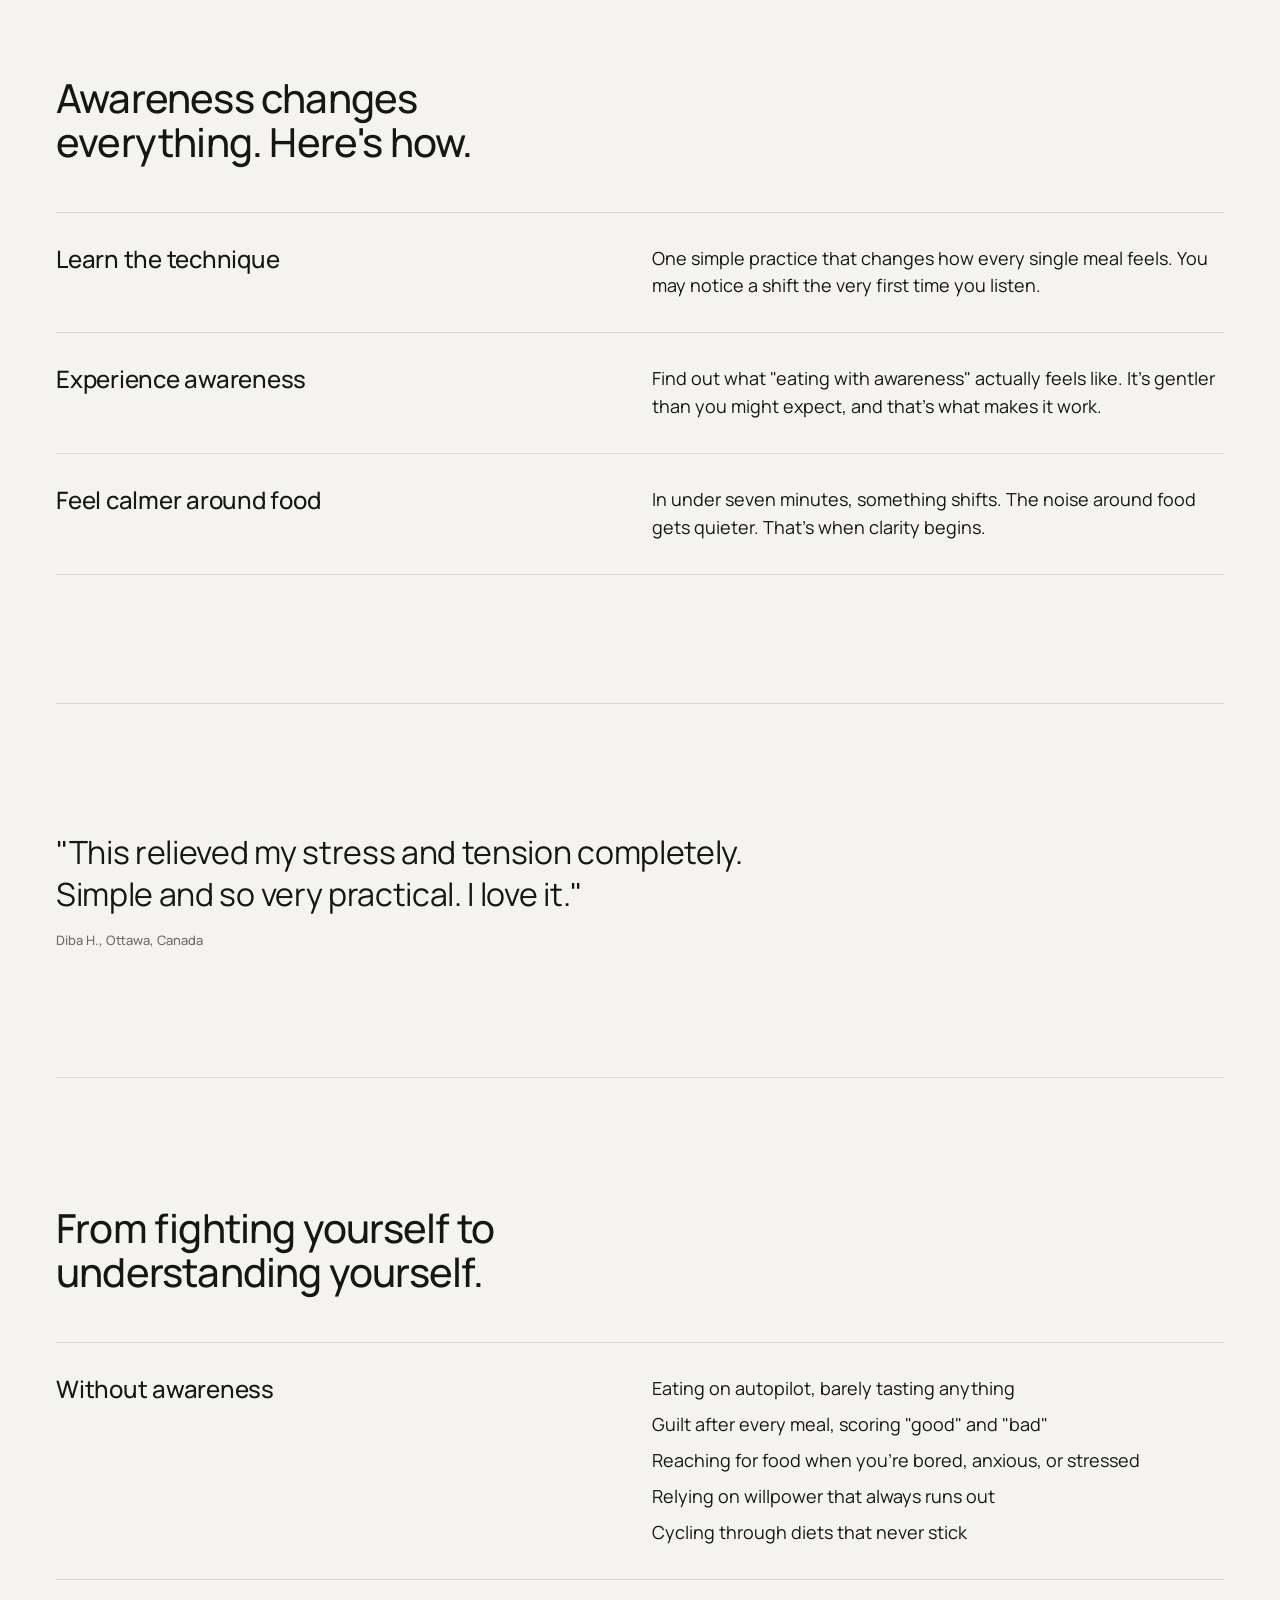
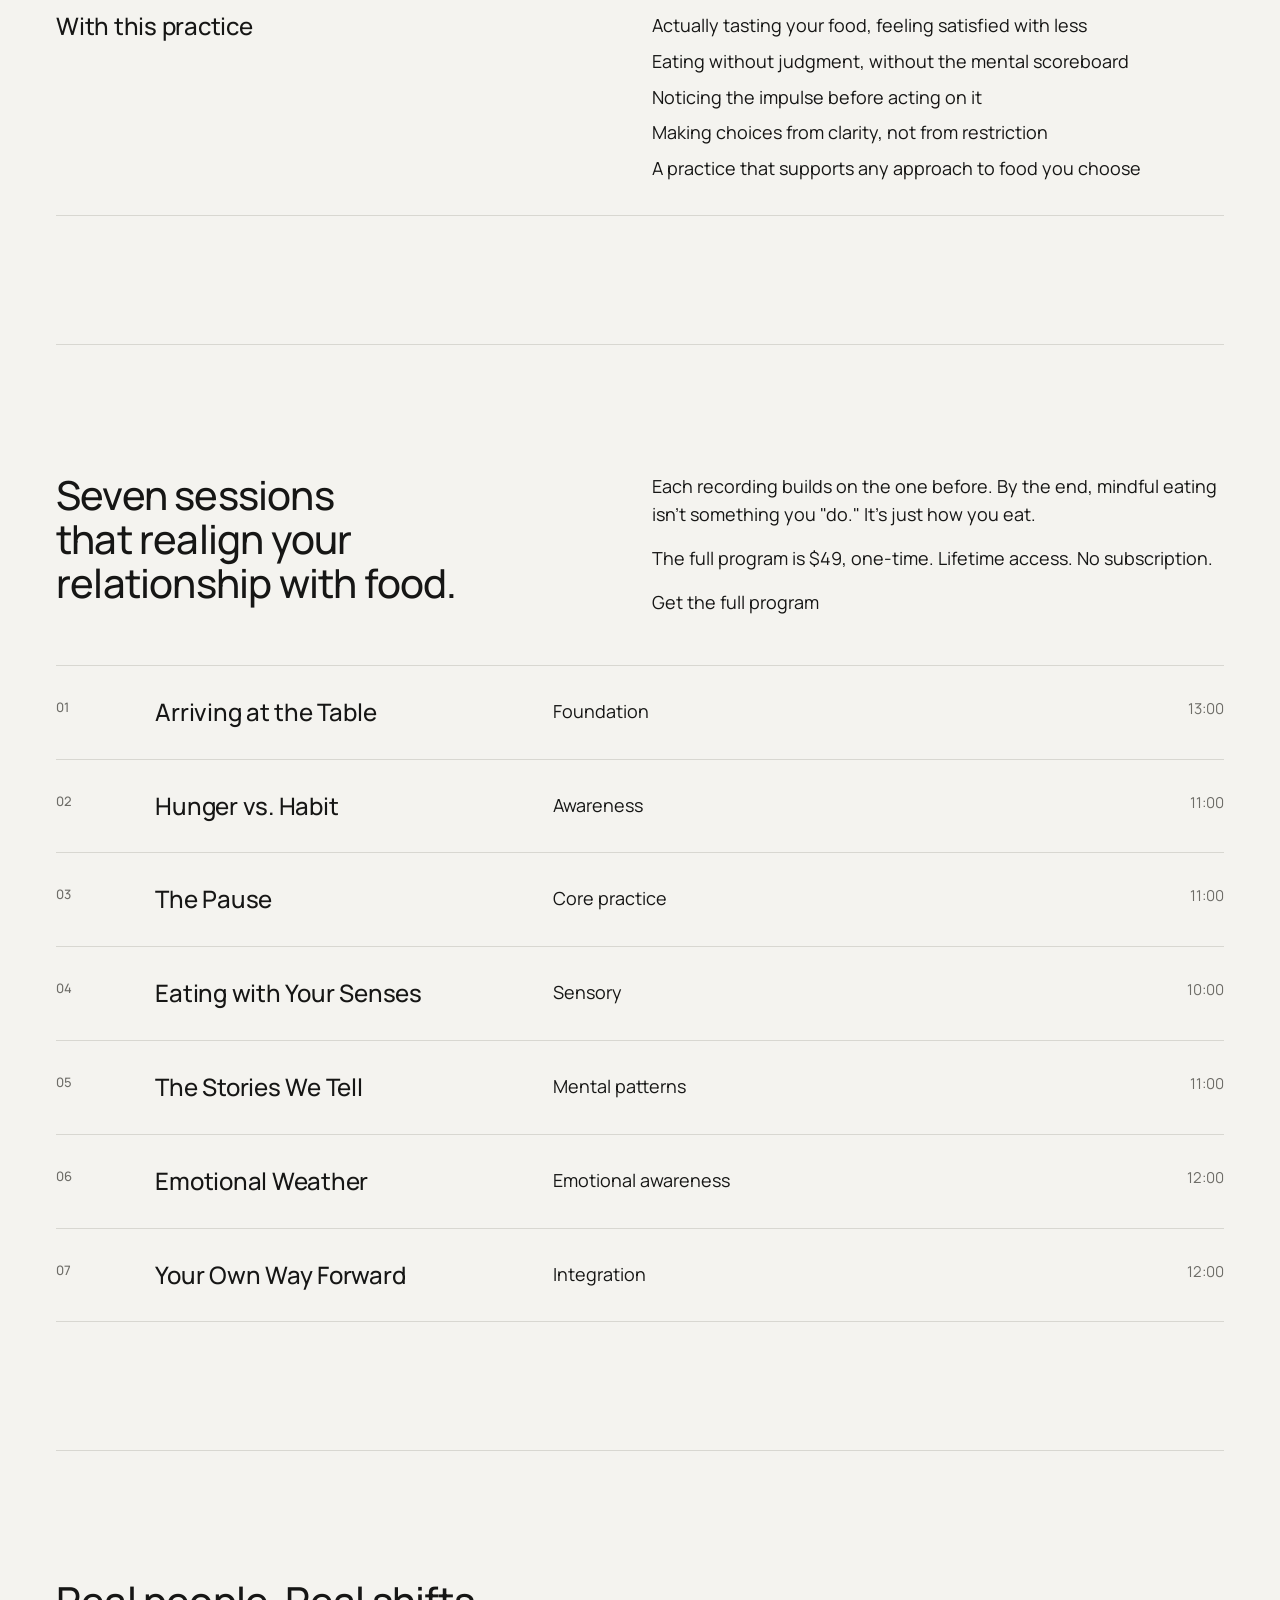
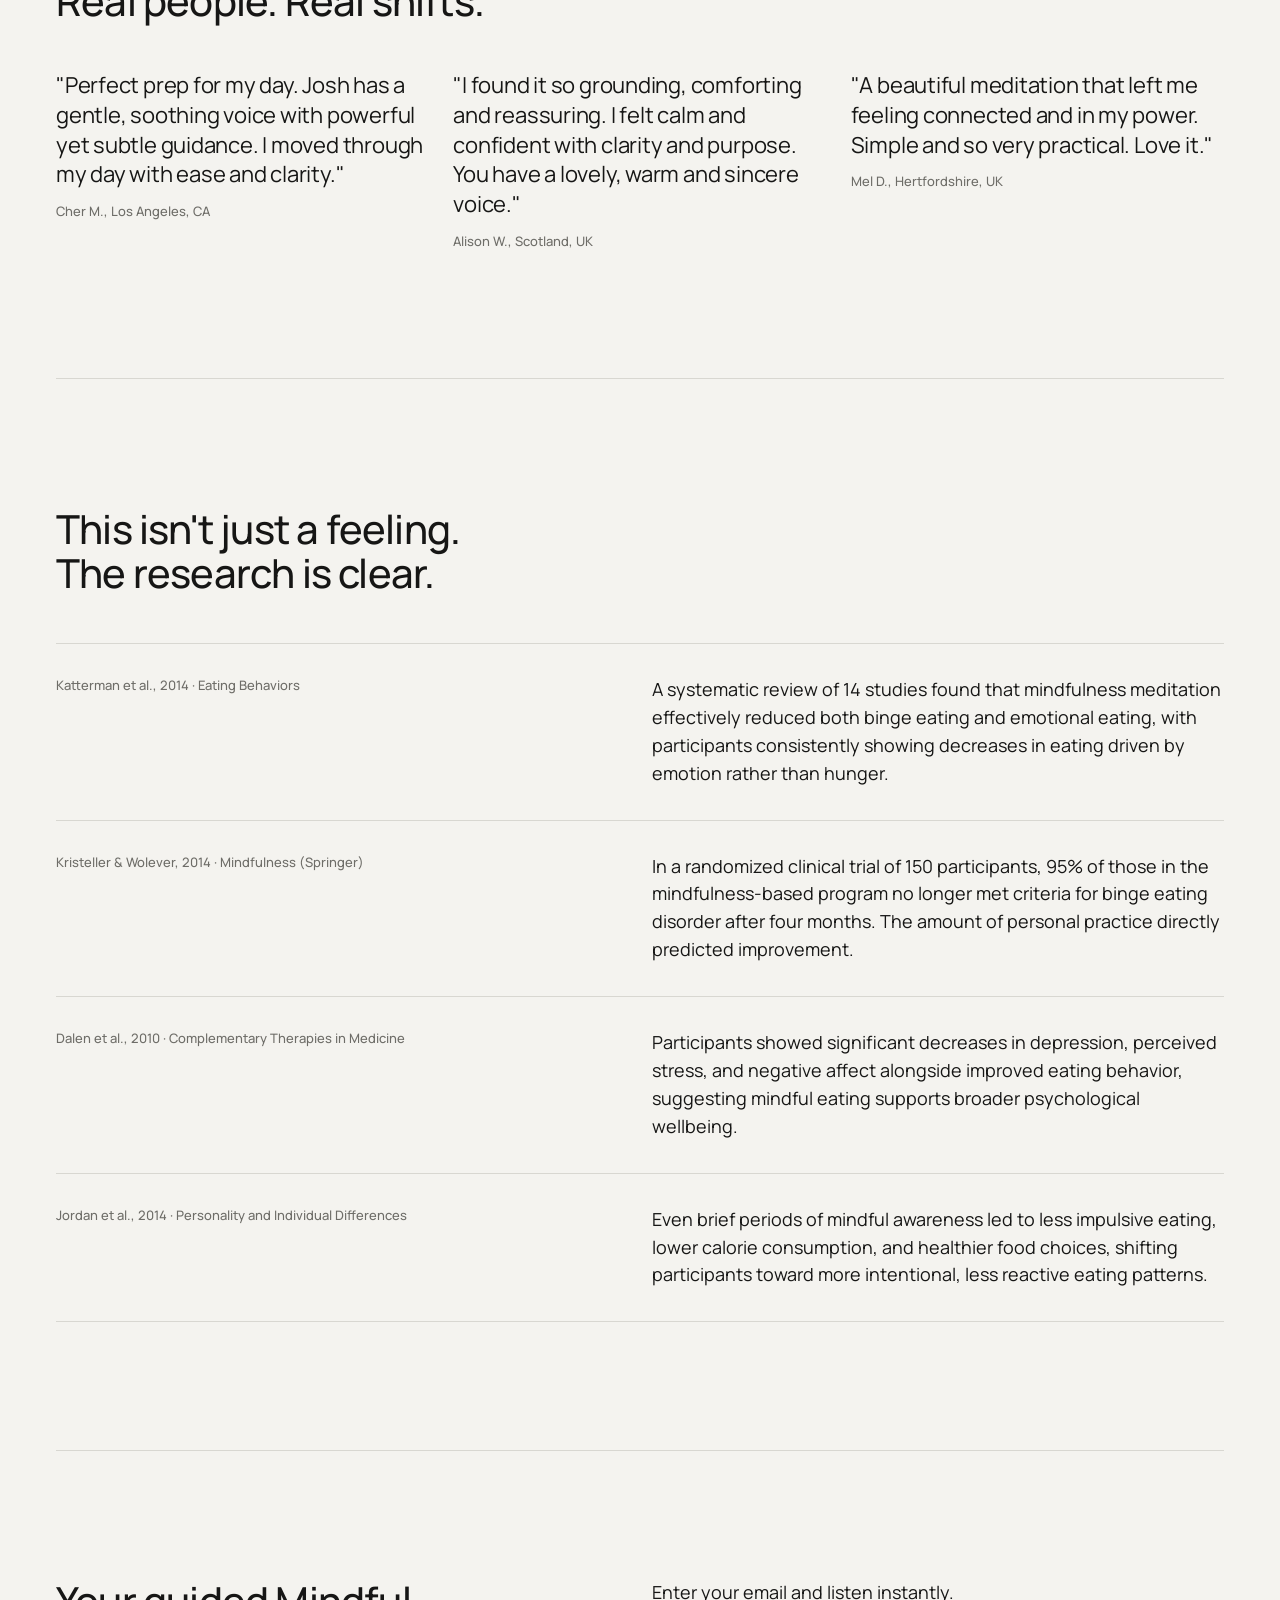
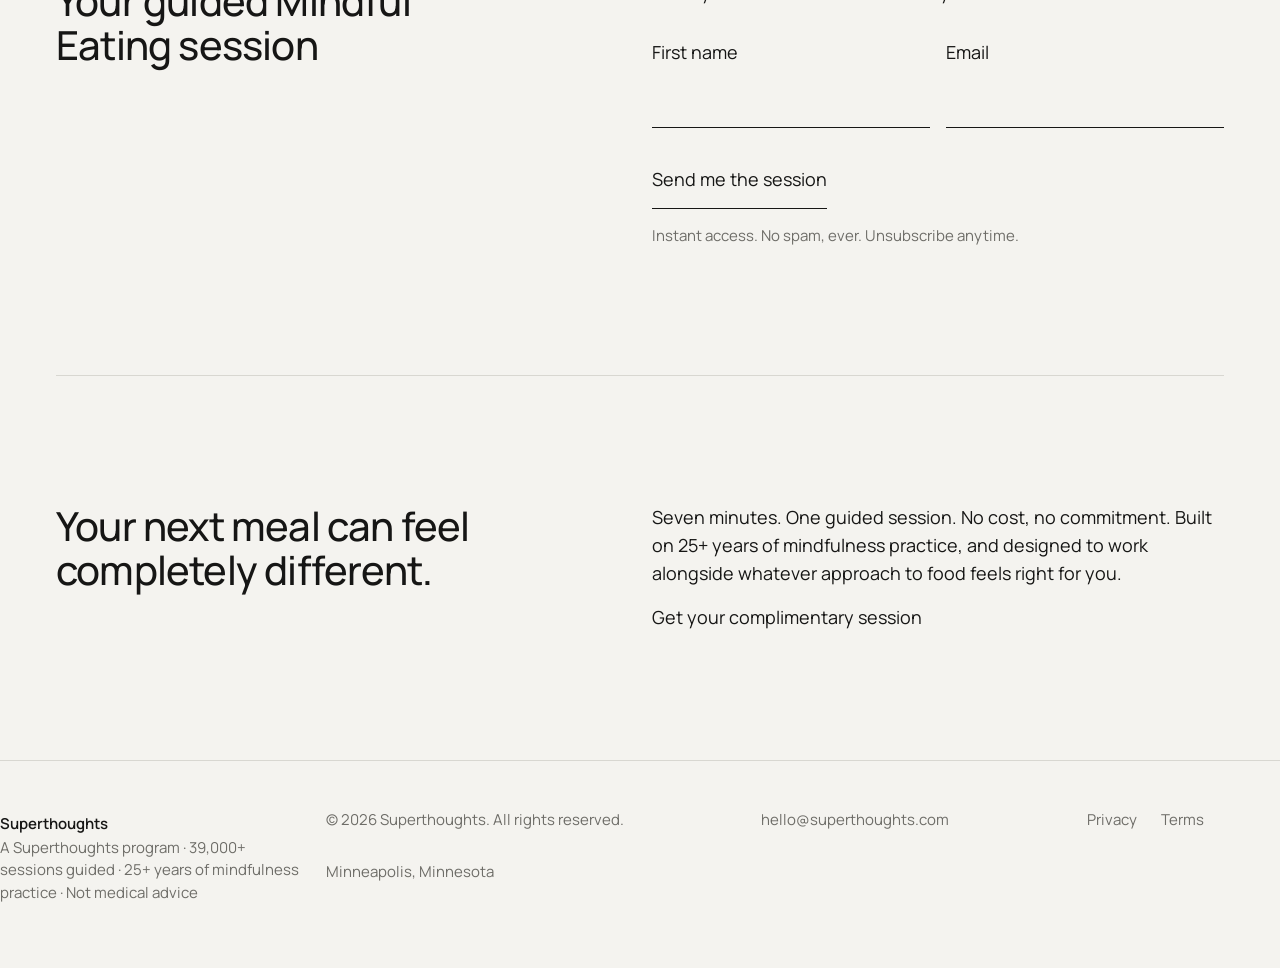
==== commit 832f7c2b: "Mindful Eating on the Superthoughts design system Paper ground, Manrope, the audio-reactive field; l" ====
--- a/index.html
+++ b/index.html
@@ -1,897 +1,297 @@
-<!DOCTYPE html>
+<!doctype html>
 <html lang="en">
 <head>
-  <meta charset="UTF-8">
-  <meta name="viewport" content="width=device-width, initial-scale=1.0">
-  <link rel="icon" type="image/svg+xml" href="data:image/svg+xml,<svg xmlns='http://www.w3.org/2000/svg' viewBox='0 0 100 100'><rect width='100' height='100' rx='18' fill='%230a0c10'/><text x='50' y='72' font-family='Georgia,serif' font-size='68' font-weight='400' font-style='italic' fill='%23d4a853' text-anchor='middle'>S</text></svg>">
-  <title>Superthoughts — Mindful Eating</title>
-  <meta name="description" content="Change your relationship with food in 7 minutes. A complimentary guided mindful eating session from Superthoughts.">
-
-  <!-- Canonical -->
-  <link rel="canonical" href="https://mindful-eating.superthoughts.com/">
-
-  <!-- Open Graph -->
-  <meta property="og:type" content="product">
-  <meta property="og:url" content="https://mindful-eating.superthoughts.com/">
-  <meta property="og:title" content="Mindful Eating — Change Your Relationship with Food">
-  <meta property="og:description" content="A guided mindfulness program for transforming how you eat. No diets, no restriction. Just awareness. Try a free 7-minute session.">
-  <meta property="og:image" content="https://mindful-eating.superthoughts.com/og-share.png">
-  <meta property="og:site_name" content="Superthoughts">
-
-  <!-- Twitter Card -->
-  <meta name="twitter:card" content="summary_large_image">
-  <meta name="twitter:title" content="Mindful Eating — Change Your Relationship with Food">
-  <meta name="twitter:description" content="A guided mindfulness program for transforming how you eat. No diets, no restriction. Just awareness. Try a free 7-minute session.">
-  <meta name="twitter:image" content="https://mindful-eating.superthoughts.com/og-share.png">
-
-  <!-- GA4 -->
-  <script async src="https://www.googletagmanager.com/gtag/js?id=G-S151YE55PJ"></script>
-  <script>
-    window.dataLayer = window.dataLayer || [];
-    function gtag(){dataLayer.push(arguments);}
-    gtag('js', new Date());
-    gtag('config', 'G-S151YE55PJ');
-  </script>
-
-  <!-- Meta Pixel -->
-  <script>
-    !function(f,b,e,v,n,t,s)
-    {if(f.fbq)return;n=f.fbq=function(){n.callMethod?
-    n.callMethod.apply(n,arguments):n.queue.push(arguments)};
-    if(!f._fbq)f._fbq=n;n.push=n;n.loaded=!0;n.version='2.0';
-    n.queue=[];t=b.createElement(e);t.async=!0;
-    t.src=v;s=b.getElementsByTagName(e)[0];
-    s.parentNode.insertBefore(t,s)}(window, document,'script',
-    'https://connect.facebook.net/en_US/fbevents.js');
-    fbq('init', '168292265148');
-    fbq('track', 'PageView');
-  </script>
-  <noscript><img height="1" width="1" style="display:none" src="https://www.facebook.com/tr?id=168292265148&ev=PageView&noscript=1"/></noscript>
-
-  <!-- Schema.org Product -->
-  <script type="application/ld+json">
-  {
-    "@context": "https://schema.org",
-    "@type": "Product",
-    "name": "Superthoughts: Mindful Eating",
-    "description": "A guided mindfulness program for transforming how you eat. No diets, no restriction. Just awareness.",
-    "brand": {
-      "@type": "Brand",
-      "name": "Superthoughts"
-    },
-    "creator": {
-      "@type": "Person",
-      "name": "Josh Sundby",
-      "description": "25+ years of mindfulness practice, 40,000+ sessions guided on Insight Timer"
-    },
-    "offers": {
-      "@type": "Offer",
-      "url": "https://buy.stripe.com/28EfZjb8c2Xy9BEc8s3Je00",
-      "priceCurrency": "USD",
-      "price": "49.00",
-      "availability": "https://schema.org/InStock"
-    }
-  }
-  </script>
-
-  <!-- Schema.org FAQPage -->
-  <script type="application/ld+json">
-  {
-    "@context": "https://schema.org",
-    "@type": "FAQPage",
-    "mainEntity": [
-      {
-        "@type": "Question",
-        "name": "What is the Superthoughts Mindful Eating program?",
-        "acceptedAnswer": {
-          "@type": "Answer",
-          "text": "Superthoughts: Mindful Eating is a guided mindfulness program with seven recordings designed to transform your relationship with food. No diets, no restriction — just awareness built on 25+ years of mindfulness practice."
-        }
-      },
-      {
-        "@type": "Question",
-        "name": "Can I try it for free?",
-        "acceptedAnswer": {
-          "@type": "Answer",
-          "text": "Yes. You can listen to a complimentary 7-minute guided mindful eating session instantly — just enter your name and email on the landing page."
-        }
-      },
-      {
-        "@type": "Question",
-        "name": "How much does the program cost?",
-        "acceptedAnswer": {
-          "@type": "Answer",
-          "text": "The full program is a one-time payment of $49. No subscription, no upsells. You get lifetime access to all seven guided recordings."
-        }
-      },
-      {
-        "@type": "Question",
-        "name": "What is the refund policy?",
-        "acceptedAnswer": {
-          "@type": "Answer",
-          "text": "Superthoughts offers a 30-day guarantee. If the program doesn't help after an honest try, reach out within 30 days for a full refund."
-        }
-      }
-    ]
-  }
-  </script>
-
-  <link rel="preconnect" href="https://fonts.googleapis.com">
-  <link rel="preconnect" href="https://fonts.gstatic.com" crossorigin>
-  <link href="https://fonts.googleapis.com/css2?family=Libre+Baskerville:ital,wght@0,400;0,700;1,400&family=DM+Mono:wght@400;500&family=Source+Sans+3:wght@400;500;600&display=swap" rel="stylesheet">
-  <link rel="stylesheet" href="style.css">
-  <style>
-    /* ===== LANDING PAGE SPECIFICS ===== */
-
-    .landing { min-height: 100vh; display: flex; flex-direction: column; }
-
-    /* Hero */
-    .landing-hero {
-      flex: 1;
-      display: flex;
-      align-items: center;
-      position: relative;
-      overflow: hidden;
-      padding: clamp(8rem, 16vh, 12rem) 0 clamp(4rem, 8vh, 6rem);
-    }
-
-    .landing-hero::before {
-      content: '';
-      position: absolute;
-      inset: 0;
-      background-image: radial-gradient(circle, rgba(240, 235, 228, 0.015) 1px, transparent 1px);
-      background-size: 48px 48px;
-      pointer-events: none;
-    }
-
-    .landing-grid {
-      display: grid;
-      grid-template-columns: 1.15fr 0.85fr;
-      gap: clamp(3rem, 6vw, 6rem);
-      align-items: center;
-    }
-
-    /* Left copy */
-    .landing-copy { position: relative; z-index: 2; }
-    .landing-copy .tag { margin-bottom: 1.5rem; display: inline-block; }
-
-    .landing-copy .headline {
-      margin-bottom: 1.5rem;
-    }
-
-    .landing-copy .body-lg {
-      margin-bottom: 2.5rem;
-      max-width: 480px;
-    }
-
-    /* Proof bar under copy */
-    .landing-proof {
-      margin-top: 3rem;
-      padding-top: 2rem;
-      border-top: 1px solid rgba(240, 235, 228, 0.06);
-    }
-
-    /* Right card */
-    .capture-card {
-      background: var(--bg-card);
-      border: 1px solid rgba(212, 168, 83, 0.08);
-      border-radius: 28px;
-      padding: clamp(2rem, 4vw, 3rem);
-      position: relative;
-      overflow: hidden;
-      backdrop-filter: blur(12px);
-    }
-
-    .capture-card::before {
-      content: '';
-      position: absolute;
-      top: 0; left: 0; right: 0;
-      height: 3px;
-      background: linear-gradient(90deg, var(--amber), var(--sage));
-    }
-
-    .capture-card::after {
-      content: '';
-      position: absolute;
-      top: -150px;
-      right: -150px;
-      width: 300px;
-      height: 300px;
-      background: radial-gradient(circle, rgba(212, 168, 83, 0.06), transparent 70%);
-      pointer-events: none;
-    }
-
-    .capture-header {
-      text-align: center;
-      margin-bottom: 2rem;
-      position: relative;
-    }
-
-    .capture-badge {
-      display: inline-block;
-      background: var(--amber-deep);
-      color: var(--amber);
-      font-family: var(--font-mono);
-      font-size: 0.68rem;
-      font-weight: 500;
-      text-transform: uppercase;
-      letter-spacing: 0.14em;
-      padding: 0.4rem 1rem;
-      border-radius: 50px;
-      margin-bottom: 1.25rem;
-    }
-
-    .capture-header h2 {
-      font-family: var(--font-display);
-      font-size: 1.45rem;
-      color: var(--text);
-      font-weight: 400;
-      margin-bottom: 0.5rem;
-      line-height: 1.3;
-    }
-
-    .capture-header p {
-      font-size: 0.85rem;
-      color: var(--text-muted);
-    }
-
-    .capture-form { position: relative; }
-
-    .capture-form .btn {
-      margin-top: 0.5rem;
-    }
-
-    .capture-note {
-      text-align: center;
-      font-size: 0.72rem;
-      color: var(--text-faint);
-      margin-top: 1rem;
-      line-height: 1.5;
-    }
-
-
-    .capture-social-text strong { color: var(--text); }
-
-    /* ===== WHAT YOU'LL EXPERIENCE ===== */
-    .experience {
-      padding: var(--section-pad) 0;
-      background: var(--bg-alt);
-      position: relative;
-    }
-
-    .experience-grid {
-      display: grid;
-      grid-template-columns: repeat(3, 1fr);
-      gap: 1.5rem;
-      margin-top: clamp(3rem, 6vw, 5rem);
-    }
-
-    .exp-card {
-      background: var(--bg-card);
-      border: 1px solid rgba(240, 235, 228, 0.04);
-      border-radius: 20px;
-      padding: 2.5rem 2rem;
-      transition: all 0.5s var(--ease);
-      position: relative;
-    }
-
-    .exp-card:hover {
-      transform: translateY(-6px);
-      border-color: rgba(212, 168, 83, 0.1);
-      box-shadow: 0 24px 64px rgba(0,0,0,0.4);
-    }
-
-    .exp-icon {
-      width: 48px;
-      height: 48px;
-      border-radius: 14px;
-      display: flex;
-      align-items: center;
-      justify-content: center;
-      margin-bottom: 1.5rem;
-    }
-
-    .exp-icon--1 { background: var(--amber-deep); }
-    .exp-icon--2 { background: var(--sage-deep); }
-    .exp-icon--3 { background: var(--rose-deep); }
-
-    .exp-icon svg {
-      width: 22px;
-      height: 22px;
-      stroke-width: 1.5;
-      stroke-linecap: round;
-      stroke-linejoin: round;
-      fill: none;
-    }
-
-    .exp-icon--1 svg { stroke: var(--amber); }
-    .exp-icon--2 svg { stroke: var(--sage); }
-    .exp-icon--3 svg { stroke: var(--rose); }
-
-    .exp-card h3 {
-      font-family: var(--font-display);
-      font-size: 1.2rem;
-      color: var(--text);
-      font-weight: 400;
-      margin-bottom: 0.75rem;
-    }
-
-    .exp-card p {
-      font-size: 0.9rem;
-      color: var(--text-muted);
-      line-height: 1.8;
-    }
-
-    /* ===== BEFORE / AFTER ===== */
-    .contrast {
-      padding: var(--section-pad) 0;
-      position: relative;
-    }
-
-    .contrast-grid {
-      display: grid;
-      grid-template-columns: 1fr 1fr;
-      gap: 2rem;
-      margin-top: clamp(3rem, 6vw, 5rem);
-    }
-
-    .contrast-card {
-      border-radius: 20px;
-      padding: 2.5rem;
-      position: relative;
-    }
-
-    .contrast-card--before {
-      background: rgba(240, 235, 228, 0.02);
-      border: 1px solid rgba(240, 235, 228, 0.04);
-    }
-
-    .contrast-card--after {
-      background: var(--amber-deep);
-      border: 1px solid rgba(212, 168, 83, 0.12);
-    }
-
-    .contrast-label {
-      font-family: var(--font-mono);
-      font-size: 0.65rem;
-      text-transform: uppercase;
-      letter-spacing: 0.16em;
-      margin-bottom: 1.5rem;
-    }
-
-    .contrast-card--before .contrast-label { color: var(--text-faint); }
-    .contrast-card--after .contrast-label { color: var(--amber); }
-
-    .contrast-card ul {
-      list-style: none;
-    }
-
-    .contrast-card li {
-      padding: 0.6rem 0;
-      font-size: 0.95rem;
-      line-height: 1.6;
-      display: flex;
-      align-items: flex-start;
-      gap: 0.75rem;
-    }
-
-    .contrast-card--before li { color: var(--text-muted); }
-    .contrast-card--after li { color: var(--text-muted); }
-
-    .contrast-card li span {
-      flex-shrink: 0;
-      margin-top: 0.2rem;
-      font-size: 0.8rem;
-    }
-
-    /* ===== TRUST FOOTER ===== */
-    .trust-strip {
-      border-top: 1px solid rgba(240, 235, 228, 0.03);
-      padding: 1.5rem 0;
-      text-align: center;
-    }
-
-    .trust-strip p {
-      font-size: 0.72rem;
-      color: var(--text-faint);
-      letter-spacing: 0.04em;
-      font-family: var(--font-mono);
-      text-transform: uppercase;
-    }
-
-    /* ===== RESPONSIVE ===== */
-    @media (max-width: 768px) {
-      .landing-grid {
-        grid-template-columns: 1fr;
-        gap: 3rem;
-      }
-      .capture-card { order: -1; }
-      .experience-grid { grid-template-columns: 1fr; }
-      .contrast-grid { grid-template-columns: 1fr; }
-      .research-grid { grid-template-columns: 1fr !important; }
-    }
-  </style>
+<meta charset="utf-8">
+<meta name="viewport" content="width=device-width, initial-scale=1">
+<title>Superthoughts | Mindful Eating</title>
+<meta name="description" content="Change your relationship with food in 7 minutes. A complimentary guided mindful eating session from Superthoughts.">
+<link rel="canonical" href="https://mindful-eating.superthoughts.com/">
+<meta property="og:type" content="product">
+<meta property="og:url" content="https://mindful-eating.superthoughts.com/">
+<meta property="og:title" content="Mindful Eating | Change Your Relationship with Food">
+<meta property="og:description" content="A guided mindfulness program for transforming how you eat. No diets, no restriction. Just awareness. Try a complimentary 7-minute session.">
+<meta property="og:image" content="https://mindful-eating.superthoughts.com/images/og.png">
+<meta property="og:site_name" content="Superthoughts">
+<meta name="twitter:card" content="summary_large_image">
+<meta name="twitter:title" content="Mindful Eating | Change Your Relationship with Food">
+<meta name="twitter:description" content="A guided mindfulness program for transforming how you eat. No diets, no restriction. Just awareness. Try a complimentary 7-minute session.">
+<meta name="twitter:image" content="https://mindful-eating.superthoughts.com/images/og.png">
+<link rel="icon" href="data:image/svg+xml,%3Csvg xmlns='http://www.w3.org/2000/svg' viewBox='0 0 32 32'%3E%3Crect width='32' height='32' fill='%23F4F3EF'/%3E%3Ccircle cx='16' cy='16' r='9' fill='none' stroke='%23161615' stroke-width='1.5'/%3E%3C/svg%3E">
+<link rel="preconnect" href="https://fonts.googleapis.com">
+<link rel="preconnect" href="https://fonts.gstatic.com" crossorigin>
+<link href="https://fonts.googleapis.com/css2?family=Manrope:wght@400;500;600&display=swap" rel="stylesheet">
+<link rel="stylesheet" href="superthoughts.css">
+
+<!-- GA4 -->
+<script async src="https://www.googletagmanager.com/gtag/js?id=G-S151YE55PJ"></script>
+<script>
+  window.dataLayer = window.dataLayer || [];
+  function gtag(){dataLayer.push(arguments);}
+  gtag('js', new Date());
+  gtag('config', 'G-S151YE55PJ');
+</script>
+
+<!-- Meta Pixel -->
+<script>
+  !function(f,b,e,v,n,t,s)
+  {if(f.fbq)return;n=f.fbq=function(){n.callMethod?
+  n.callMethod.apply(n,arguments):n.queue.push(arguments)};
+  if(!f._fbq)f._fbq=n;n.push=n;n.loaded=!0;n.version='2.0';
+  n.queue=[];t=b.createElement(e);t.async=!0;
+  t.src=v;s=b.getElementsByTagName(e)[0];
+  s.parentNode.insertBefore(t,s)}(window, document,'script',
+  'https://connect.facebook.net/en_US/fbevents.js');
+  fbq('init', '168292265148');
+  fbq('track', 'PageView');
+</script>
+<noscript><img height="1" width="1" style="display:none" src="https://www.facebook.com/tr?id=168292265148&ev=PageView&noscript=1"/></noscript>
+
+<!-- Schema.org Product -->
+<script type="application/ld+json">
+{
+  "@context": "https://schema.org",
+  "@type": "Product",
+  "name": "Superthoughts: Mindful Eating",
+  "description": "A guided mindfulness program for transforming how you eat. No diets, no restriction. Just awareness.",
+  "brand": { "@type": "Brand", "name": "Superthoughts" },
+  "creator": { "@type": "Person", "name": "Josh Sundby", "description": "25+ years of mindfulness practice, 40,000+ sessions guided on Insight Timer" },
+  "offers": { "@type": "Offer", "url": "https://buy.stripe.com/28EfZjb8c2Xy9BEc8s3Je00", "priceCurrency": "USD", "price": "49.00", "availability": "https://schema.org/InStock" }
+}
+</script>
+
+<!-- Schema.org FAQPage -->
+<script type="application/ld+json">
+{
+  "@context": "https://schema.org",
+  "@type": "FAQPage",
+  "mainEntity": [
+    { "@type": "Question", "name": "What is the Superthoughts Mindful Eating program?", "acceptedAnswer": { "@type": "Answer", "text": "Superthoughts: Mindful Eating is a guided mindfulness program with seven recordings designed to transform your relationship with food. No diets, no restriction, just awareness built on 25+ years of mindfulness practice." } },
+    { "@type": "Question", "name": "Can I try it before I buy?", "acceptedAnswer": { "@type": "Answer", "text": "Yes. You can listen to a complimentary 7-minute guided mindful eating session instantly on the landing page." } },
+    { "@type": "Question", "name": "How much does the program cost?", "acceptedAnswer": { "@type": "Answer", "text": "The full program is a one-time payment of $49. No subscription, no upsells. You get lifetime access to all seven guided recordings." } },
+    { "@type": "Question", "name": "What is the refund policy?", "acceptedAnswer": { "@type": "Answer", "text": "Superthoughts offers a 30-day guarantee. If the program doesn't help after an honest try, reach out within 30 days for a full refund." } }
+  ]
+}
+</script>
 </head>
 <body>
-
-  <div class="landing">
-    <canvas id="star-canvas" style="position:fixed;top:0;left:0;width:100%;height:100%;z-index:0;pointer-events:none;"></canvas>
-
-    <!-- Nav -->
-    <nav class="nav" id="nav">
-      <div class="nav-inner">
-        <a href="index.html" class="logo">
-          <span class="logo-text">Superthoughts</span>
-        </a>
+<a class="skip" href="#main">Skip to content</a>
+
+<header class="wrap">
+  <nav class="nav" aria-label="Primary">
+    <a class="wordmark" href="https://superthoughts.com">Superthoughts</a>
+    <ul>
+      <li><a href="https://superthoughts.com/#programs">Programs</a></li>
+      <li><a href="https://superthoughts.com/#about">About</a></li>
+      <li><a href="#listen">Listen</a></li>
+    </ul>
+  </nav>
+</header>
+
+<main id="main" class="wrap">
+
+  <section class="hero grid" id="listen">
+    <h1 class="rise">The hunger you feel isn't always hunger.</h1>
+    <p class="lede rise">One guided recording. Seven minutes. A single session that can shift how you experience food. No rules. No restriction. Just a quieter, clearer relationship with eating.</p>
+
+    <div class="work rise">
+      <div class="field" id="field" aria-hidden="true"><canvas id="canvas"></canvas></div>
+      <div class="labelrow">
+        <div class="meta">
+          <span class="title">Three Minute Reset</span>
+          <span class="small">3:11</span>
+          <span class="small">Complimentary</span>
+          <span class="small status" id="status" aria-live="polite">Idle</span>
+        </div>
+        <button class="play" id="play" aria-pressed="false" aria-label="Play Three Minute Reset" data-name="Three Minute Reset">
+          <svg class="go" viewBox="0 0 18 18" aria-hidden="true"><path d="M4 2.5v13l11-6.5z"/></svg>
+          <svg class="pause" viewBox="0 0 18 18" aria-hidden="true"><path d="M4 3h3.5v12H4zM10.5 3H14v12h-3.5z"/></svg>
+        </button>
       </div>
-    </nav>
-
-    <!-- Hero -->
-    <section class="landing-hero">
-      <!-- Organic glow orbs -->
-      <div class="glow glow--amber" style="top: -15%; right: 5%;"></div>
-      <div class="glow glow--sage" style="bottom: -10%; left: -5%;"></div>
-      <div class="glow glow--rose" style="top: 35%; left: 45%;"></div>
-
-      <div class="container">
-        <div class="landing-grid">
-
-          <!-- Left: Copy -->
-          <div class="landing-copy">
-            <p class="tag reveal">Complimentary guided session &middot; 7 minutes</p>
-            <h1 class="headline headline--hero reveal reveal-delay-1">
-              <span class="text-reveal"><span class="text-reveal-inner">The hunger you feel</span></span><br>
-              <span class="text-reveal"><span class="text-reveal-inner">isn't always <em>hunger.</em></span></span>
-            </h1>
-            <p class="body-lg reveal reveal-delay-2">One guided recording. Seven minutes. A single session that can shift how you experience food. No rules. No restriction. Just a quieter, clearer relationship with eating.</p>
-
-            <div class="landing-proof reveal reveal-delay-3">
-              <div class="proof-bar">
-                <div class="proof-stat">
-                  <span class="proof-stat-value" data-count="39000">39,000+</span>
-                  <span class="proof-stat-label">sessions guided</span>
-                </div>
-                <div class="proof-divider"></div>
-                <div class="proof-stat">
-                  <span class="proof-stat-value">4.8/5</span>
-                  <span class="proof-stat-label">average rating</span>
-                </div>
-                <div class="proof-divider"></div>
-                <div class="proof-stat">
-                  <span class="proof-stat-value">25+ yrs</span>
-                  <span class="proof-stat-label">of mindfulness practice</span>
-                </div>
-              </div>
-            </div>
-          </div>
-
-          <!-- Right: Capture Card -->
-          <div class="capture-card reveal reveal-delay-2">
-            <div class="capture-header">
-              <div class="capture-badge">Complimentary</div>
-              <h2>Your guided <em style="color:var(--amber);font-style:normal;">Mindful Eating</em> session</h2>
-              <p>Enter your email and listen instantly.</p>
-            </div>
-
-            <form class="capture-form" id="captureForm">
-              <div class="form-group">
-                <label for="captureName">First name</label>
-                <input type="text" id="captureName" name="firstName" placeholder="Your first name" required autocomplete="given-name">
-              </div>
-              <div class="form-group">
-                <label for="captureEmail">Email</label>
-                <input type="email" id="captureEmail" name="email" placeholder="you@email.com" required autocomplete="email">
-              </div>
-              <button type="submit" class="btn btn--primary btn--full btn--lg" id="captureSubmit">
-                Send me the session <span class="btn-arrow">&rarr;</span>
-              </button>
-              <p class="capture-note">
-                Instant access. No spam, ever. Unsubscribe anytime.
-              </p>
-            </form>
-
-          </div>
-
-        </div>
-      </div>
-    </section>
-
-    <!-- Marquee trust strip -->
-    <div class="marquee">
-      <div class="marquee-track">
-        <div class="marquee-content">
-          <span>39,000+ sessions guided</span>
-          <div class="marquee-dot"></div>
-          <span>4.8 out of 5 rating</span>
-          <div class="marquee-dot"></div>
-          <span>Listeners in 30+ countries</span>
-          <div class="marquee-dot"></div>
-          <span>Works alongside any approach to food</span>
-          <div class="marquee-dot"></div>
-          <span>25+ years of mindfulness expertise</span>
-          <div class="marquee-dot"></div>
-          <span>Created by Josh Sundby</span>
-          <div class="marquee-dot"></div>
-        </div>
-        <div class="marquee-content" aria-hidden="true">
-          <span>39,000+ sessions guided</span>
-          <div class="marquee-dot"></div>
-          <span>4.8 out of 5 rating</span>
-          <div class="marquee-dot"></div>
-          <span>Listeners in 30+ countries</span>
-          <div class="marquee-dot"></div>
-          <span>Works alongside any approach to food</span>
-          <div class="marquee-dot"></div>
-          <span>25+ years of mindfulness expertise</span>
-          <div class="marquee-dot"></div>
-          <span>Created by Josh Sundby</span>
-          <div class="marquee-dot"></div>
-        </div>
-      </div>
-    </div>
-
-    <!-- What you'll experience -->
-    <section class="experience">
-      <div class="container">
-        <div style="text-align: center;">
-          <p class="tag reveal">In just 7 minutes</p>
-          <h2 class="headline headline--lg reveal reveal-delay-1" style="max-width: 700px; margin: 1rem auto 0;">Awareness changes everything. <em>Here's how.</em></h2>
-        </div>
-
-        <div class="experience-grid">
-          <div class="exp-card reveal">
-            <div class="exp-icon exp-icon--1">
-              <svg viewBox="0 0 24 24"><circle cx="12" cy="12" r="10"/><path d="M12 6v6l4 2"/></svg>
-            </div>
-            <h3>Learn the technique</h3>
-            <p>One simple practice that changes how every single meal feels. You may notice a shift the very first time you listen.</p>
-          </div>
-          <div class="exp-card reveal reveal-delay-1">
-            <div class="exp-icon exp-icon--2">
-              <svg viewBox="0 0 24 24"><path d="M2 12s3-7 10-7 10 7 10 7-3 7-10 7-10-7-10-7z"/><circle cx="12" cy="12" r="3"/></svg>
-            </div>
-            <h3>Experience awareness</h3>
-            <p>Find out what "eating with awareness" actually feels like. It's gentler than you might expect, and that's what makes it work.</p>
-          </div>
-          <div class="exp-card reveal reveal-delay-2">
-            <div class="exp-icon exp-icon--3">
-              <svg viewBox="0 0 24 24"><path d="M20.84 4.61a5.5 5.5 0 0 0-7.78 0L12 5.67l-1.06-1.06a5.5 5.5 0 0 0-7.78 7.78l1.06 1.06L12 21.23l7.78-7.78 1.06-1.06a5.5 5.5 0 0 0 0-7.78z"/></svg>
-            </div>
-            <h3>Feel calmer around food</h3>
-            <p>In under seven minutes, something shifts. The noise around food gets quieter. That's when clarity begins.</p>
-          </div>
-        </div>
-      </div>
-    </section>
-
-    <!-- Pull Quote -->
-    <div class="pull-quote">
-      <div class="container reveal">
-        <blockquote>"This relieved my stress and tension <em>completely.</em> Simple and so very practical. I love it."</blockquote>
-        <cite>Diba H., Ottawa, Canada</cite>
-      </div>
-    </div>
-
-    <!-- Before / After contrast -->
-    <section class="contrast">
-      <div class="container">
-        <div style="text-align: center;">
-          <p class="tag reveal">The shift</p>
-          <h2 class="headline headline--lg reveal reveal-delay-1" style="max-width: 600px; margin: 1rem auto 0;">From fighting yourself to <em>understanding</em> yourself.</h2>
-        </div>
-
-        <div class="contrast-grid">
-          <div class="contrast-card contrast-card--before reveal">
-            <p class="contrast-label">Without awareness</p>
-            <ul>
-              <li><span>&#x2014;</span> Eating on autopilot, barely tasting anything</li>
-              <li><span>&#x2014;</span> Guilt after every meal, scoring "good" and "bad"</li>
-              <li><span>&#x2014;</span> Reaching for food when you're bored, anxious, or stressed</li>
-              <li><span>&#x2014;</span> Relying on willpower that always runs out</li>
-              <li><span>&#x2014;</span> Cycling through diets that never stick</li>
-            </ul>
-          </div>
-          <div class="contrast-card contrast-card--after reveal reveal-delay-1">
-            <p class="contrast-label">With this practice</p>
-            <ul>
-              <li><span>&#10042;</span> Actually tasting your food, feeling satisfied with less</li>
-              <li><span>&#10042;</span> Eating without judgment, without the mental scoreboard</li>
-              <li><span>&#10042;</span> Noticing the impulse before acting on it</li>
-              <li><span>&#10042;</span> Making choices from clarity, not from restriction</li>
-              <li><span>&#10042;</span> A practice that supports any approach to food you choose</li>
-            </ul>
-          </div>
-        </div>
-      </div>
-    </section>
-
-    <!-- Testimonials -->
-    <section class="testimonials">
-      <div class="container">
-        <div class="testimonials-header">
-          <p class="tag reveal">What listeners say</p>
-          <h2 class="headline headline--lg reveal reveal-delay-1" style="margin-top: 1rem;">Real people. <em>Real shifts.</em></h2>
-        </div>
-
-        <div class="testimonials-grid">
-          <div class="testimonial reveal">
-            <div class="testimonial-stars">&#9733;&#9733;&#9733;&#9733;&#9733;</div>
-            <blockquote>"Perfect prep for my day. Josh has a <strong>gentle, soothing voice</strong> with powerful yet subtle guidance. I moved through my day with ease and clarity."</blockquote>
-            <div class="testimonial-author">
-              <strong>Cher M.</strong>
-              <span>Los Angeles, CA</span>
-            </div>
-          </div>
-          <div class="testimonial reveal reveal-delay-1">
-            <div class="testimonial-stars">&#9733;&#9733;&#9733;&#9733;&#9733;</div>
-            <blockquote>"I found it so grounding, comforting and reassuring. I felt <strong>calm and confident with clarity and purpose.</strong> You have a lovely, warm and sincere voice."</blockquote>
-            <div class="testimonial-author">
-              <strong>Alison W.</strong>
-              <span>Scotland, UK</span>
-            </div>
-          </div>
-          <div class="testimonial reveal reveal-delay-2">
-            <div class="testimonial-stars">&#9733;&#9733;&#9733;&#9733;&#9733;</div>
-            <blockquote>"A beautiful meditation that left me feeling <strong>connected and in my power.</strong> Simple and so very practical. Love it."</blockquote>
-            <div class="testimonial-author">
-              <strong>Mel D.</strong>
-              <span>Hertfordshire, UK</span>
-            </div>
-          </div>
-        </div>
-      </div>
-    </section>
-
-    <!-- Research -->
-    <section class="research" style="padding: var(--section-pad) 0; position: relative;">
-      <div class="container">
-        <div style="text-align: center; margin-bottom: clamp(3rem, 6vw, 5rem);">
-          <p class="tag reveal">Backed by science</p>
-          <h2 class="headline headline--lg reveal reveal-delay-1" style="margin-top: 1rem; max-width: 650px; margin-left: auto; margin-right: auto;">This isn't just a feeling. <em>The research is clear.</em></h2>
-        </div>
-
-        <div class="research-grid" style="display: grid; grid-template-columns: repeat(2, 1fr); gap: 1.5rem;">
-          <div class="exp-card reveal" style="border-left: 2px solid var(--amber);">
-            <p style="font-family: var(--font-mono); font-size: 0.62rem; text-transform: uppercase; letter-spacing: 0.14em; color: var(--amber); margin-bottom: 1rem; opacity: 0.7;">Katterman et al., 2014 &middot; Eating Behaviors</p>
-            <p style="font-size: 0.95rem; color: var(--text-muted); line-height: 1.8;">A systematic review of 14 studies found that mindfulness meditation <strong style="color: var(--text);">effectively reduced both binge eating and emotional eating,</strong> with participants consistently showing decreases in eating driven by emotion rather than hunger.</p>
-          </div>
-          <div class="exp-card reveal reveal-delay-1" style="border-left: 2px solid var(--sage);">
-            <p style="font-family: var(--font-mono); font-size: 0.62rem; text-transform: uppercase; letter-spacing: 0.14em; color: var(--sage); margin-bottom: 1rem; opacity: 0.7;">Kristeller &amp; Wolever, 2014 &middot; Mindfulness (Springer)</p>
-            <p style="font-size: 0.95rem; color: var(--text-muted); line-height: 1.8;">In a randomized clinical trial of 150 participants, <strong style="color: var(--text);">95% of those in the mindfulness-based program no longer met criteria for binge eating disorder after four months.</strong> The amount of personal practice directly predicted improvement.</p>
-          </div>
-          <div class="exp-card reveal reveal-delay-2" style="border-left: 2px solid var(--rose);">
-            <p style="font-family: var(--font-mono); font-size: 0.62rem; text-transform: uppercase; letter-spacing: 0.14em; color: var(--rose); margin-bottom: 1rem; opacity: 0.7;">Dalen et al., 2010 &middot; Complementary Therapies in Medicine</p>
-            <p style="font-size: 0.95rem; color: var(--text-muted); line-height: 1.8;">Participants showed significant <strong style="color: var(--text);">decreases in depression, perceived stress, and negative affect</strong> alongside improved eating behavior, suggesting mindful eating supports broader psychological wellbeing.</p>
-          </div>
-          <div class="exp-card reveal reveal-delay-3" style="border-left: 2px solid var(--amber);">
-            <p style="font-family: var(--font-mono); font-size: 0.62rem; text-transform: uppercase; letter-spacing: 0.14em; color: var(--amber); margin-bottom: 1rem; opacity: 0.7;">Jordan et al., 2014 &middot; Personality and Individual Differences</p>
-            <p style="font-size: 0.95rem; color: var(--text-muted); line-height: 1.8;">Even brief periods of mindful awareness led to <strong style="color: var(--text);">less impulsive eating, lower calorie consumption, and healthier food choices,</strong> shifting participants toward more intentional, less reactive eating patterns.</p>
-          </div>
-        </div>
-      </div>
-    </section>
-
-    <!-- Final CTA -->
-    <section class="cta-section">
-      <div class="glow glow--amber" style="top: 10%; left: 20%; width: 400px; height: 400px;"></div>
-      <div class="glow glow--sage" style="bottom: 10%; right: 15%; width: 350px; height: 350px;"></div>
-      <div class="container reveal">
-        <p class="tag">Start now</p>
-        <h2 class="headline headline--xl" style="margin-top: 1rem;">Your next meal can feel <em>completely different.</em></h2>
-        <p class="body-lg" style="max-width: 500px; margin: 1.5rem auto 2.5rem;">Seven minutes. One guided session. No cost, no commitment. Built on 25+ years of mindfulness practice, and designed to work alongside whatever approach to food feels right for you.</p>
-        <a href="#top" class="btn btn--primary btn--lg" onclick="document.getElementById('captureName').focus(); return false;">
-          Get your complimentary session <span class="btn-arrow">&rarr;</span>
-        </a>
-      </div>
-    </section>
-
-    <!-- Trust strip -->
-    <div class="trust-strip">
-      <p>A Superthoughts program &middot; 39,000+ sessions guided &middot; 25+ years of mindfulness practice &middot; Not medical advice</p>
-    </div>
-
-    <!-- Footer -->
-    <footer class="footer">
-      <div class="container">
-        <div class="footer-bottom">
-          <p>&copy; 2026 Superthoughts. All rights reserved.</p>
-          <div class="footer-links">
-            <a href="privacy.html">Privacy Policy</a>
-            <a href="terms.html">Terms of Service</a>
-            <a href="mailto:hello@superthoughts.com">Contact</a>
-          </div>
-        </div>
-      </div>
-    </footer>
-
+      <audio id="audio" src="audio/3-minute-reset.mp3" preload="metadata"></audio>
+    </div>
+  </section>
+
+  <section class="grid" id="how">
+    <div class="lead"><h2>Awareness changes everything. Here's how.</h2></div>
+    <ul class="list">
+      <li>
+        <div class="k"><h3>Learn the technique</h3></div>
+        <div class="v"><p>One simple practice that changes how every single meal feels. You may notice a shift the very first time you listen.</p></div>
+      </li>
+      <li>
+        <div class="k"><h3>Experience awareness</h3></div>
+        <div class="v"><p>Find out what "eating with awareness" actually feels like. It's gentler than you might expect, and that's what makes it work.</p></div>
+      </li>
+      <li>
+        <div class="k"><h3>Feel calmer around food</h3></div>
+        <div class="v"><p>In under seven minutes, something shifts. The noise around food gets quieter. That's when clarity begins.</p></div>
+      </li>
+    </ul>
+  </section>
+
+  <section class="grid" id="quote">
+    <blockquote class="pull">
+      <p>"This relieved my stress and tension completely. Simple and so very practical. I love it."</p>
+      <footer class="label">Diba H., Ottawa, Canada</footer>
+    </blockquote>
+  </section>
+
+  <section class="grid" id="shift">
+    <div class="lead"><h2>From fighting yourself to understanding yourself.</h2></div>
+    <ul class="list">
+      <li>
+        <div class="k"><h3>Without awareness</h3></div>
+        <div class="v">
+          <ul class="plain">
+            <li>Eating on autopilot, barely tasting anything</li>
+            <li>Guilt after every meal, scoring "good" and "bad"</li>
+            <li>Reaching for food when you're bored, anxious, or stressed</li>
+            <li>Relying on willpower that always runs out</li>
+            <li>Cycling through diets that never stick</li>
+          </ul>
+        </div>
+      </li>
+      <li>
+        <div class="k"><h3>With this practice</h3></div>
+        <div class="v">
+          <ul class="plain">
+            <li>Actually tasting your food, feeling satisfied with less</li>
+            <li>Eating without judgment, without the mental scoreboard</li>
+            <li>Noticing the impulse before acting on it</li>
+            <li>Making choices from clarity, not from restriction</li>
+            <li>A practice that supports any approach to food you choose</li>
+          </ul>
+        </div>
+      </li>
+    </ul>
+  </section>
+
+  <section class="grid" id="sessions">
+    <div class="lead"><h2>Seven sessions that realign your relationship with food.</h2></div>
+    <div class="body measure">
+      <p>Each recording builds on the one before. By the end, mindful eating isn't something you "do." It's just how you eat.</p>
+      <p>The full program is $49, one-time. Lifetime access. No subscription.</p>
+      <p><a href="checkout.html">Get the full program</a></p>
+    </div>
+    <ol class="index">
+      <li class="row"><span class="n label">01</span><h3 class="t">Arriving at the Table</h3><div class="d"><p>Foundation</p></div><span class="dur small">13:00</span></li>
+      <li class="row"><span class="n label">02</span><h3 class="t">Hunger vs. Habit</h3><div class="d"><p>Awareness</p></div><span class="dur small">11:00</span></li>
+      <li class="row"><span class="n label">03</span><h3 class="t">The Pause</h3><div class="d"><p>Core practice</p></div><span class="dur small">11:00</span></li>
+      <li class="row"><span class="n label">04</span><h3 class="t">Eating with Your Senses</h3><div class="d"><p>Sensory</p></div><span class="dur small">10:00</span></li>
+      <li class="row"><span class="n label">05</span><h3 class="t">The Stories We Tell</h3><div class="d"><p>Mental patterns</p></div><span class="dur small">11:00</span></li>
+      <li class="row"><span class="n label">06</span><h3 class="t">Emotional Weather</h3><div class="d"><p>Emotional awareness</p></div><span class="dur small">12:00</span></li>
+      <li class="row"><span class="n label">07</span><h3 class="t">Your Own Way Forward</h3><div class="d"><p>Integration</p></div><span class="dur small">12:00</span></li>
+    </ol>
+  </section>
+
+  <section class="voices grid" id="voices">
+    <div class="lead"><h2>Real people. Real shifts.</h2></div>
+    <ul class="quotes">
+      <li><blockquote><p>"Perfect prep for my day. Josh has a gentle, soothing voice with powerful yet subtle guidance. I moved through my day with ease and clarity."</p><footer class="label">Cher M., Los Angeles, CA</footer></blockquote></li>
+      <li><blockquote><p>"I found it so grounding, comforting and reassuring. I felt calm and confident with clarity and purpose. You have a lovely, warm and sincere voice."</p><footer class="label">Alison W., Scotland, UK</footer></blockquote></li>
+      <li><blockquote><p>"A beautiful meditation that left me feeling connected and in my power. Simple and so very practical. Love it."</p><footer class="label">Mel D., Hertfordshire, UK</footer></blockquote></li>
+    </ul>
+  </section>
+
+  <section class="research grid" id="research">
+    <div class="lead"><h2>This isn't just a feeling. The research is clear.</h2></div>
+    <ul class="list">
+      <li>
+        <div class="k"><span class="label src">Katterman et al., 2014 &middot; Eating Behaviors</span></div>
+        <div class="v"><p>A systematic review of 14 studies found that mindfulness meditation effectively reduced both binge eating and emotional eating, with participants consistently showing decreases in eating driven by emotion rather than hunger.</p></div>
+      </li>
+      <li>
+        <div class="k"><span class="label src">Kristeller &amp; Wolever, 2014 &middot; Mindfulness (Springer)</span></div>
+        <div class="v"><p>In a randomized clinical trial of 150 participants, 95% of those in the mindfulness-based program no longer met criteria for binge eating disorder after four months. The amount of personal practice directly predicted improvement.</p></div>
+      </li>
+      <li>
+        <div class="k"><span class="label src">Dalen et al., 2010 &middot; Complementary Therapies in Medicine</span></div>
+        <div class="v"><p>Participants showed significant decreases in depression, perceived stress, and negative affect alongside improved eating behavior, suggesting mindful eating supports broader psychological wellbeing.</p></div>
+      </li>
+      <li>
+        <div class="k"><span class="label src">Jordan et al., 2014 &middot; Personality and Individual Differences</span></div>
+        <div class="v"><p>Even brief periods of mindful awareness led to less impulsive eating, lower calorie consumption, and healthier food choices, shifting participants toward more intentional, less reactive eating patterns.</p></div>
+      </li>
+    </ul>
+  </section>
+
+  <section class="notify grid" id="capture">
+    <div class="lead"><h2>Your guided Mindful Eating session</h2></div>
+    <div class="body">
+      <p class="measure">Enter your email and listen instantly.</p>
+      <form class="capture-form" id="captureForm">
+        <div class="fieldset">
+          <label for="captureName">First name<input type="text" id="captureName" name="firstName" required autocomplete="given-name"></label>
+          <label for="captureEmail">Email<input type="email" id="captureEmail" name="email" required autocomplete="email"></label>
+        </div>
+        <button type="submit" class="submit" id="captureSubmit">Send me the session</button>
+        <p class="small" style="margin-top:16px">Instant access. No spam, ever. Unsubscribe anytime.</p>
+      </form>
+    </div>
+  </section>
+
+  <section class="grid" id="start">
+    <div class="lead"><h2>Your next meal can feel completely different.</h2></div>
+    <div class="body measure">
+      <p>Seven minutes. One guided session. No cost, no commitment. Built on 25+ years of mindfulness practice, and designed to work alongside whatever approach to food feels right for you.</p>
+      <p><a href="#capture" onclick="document.getElementById('captureName').focus(); return false;">Get your complimentary session</a></p>
+    </div>
+  </section>
+
+</main>
+
+<footer class="site wrap">
+  <div class="grid">
+    <div class="a"><span class="wordmark">Superthoughts</span><p class="small">A Superthoughts program &middot; 39,000+ sessions guided &middot; 25+ years of mindfulness practice &middot; Not medical advice</p></div>
+    <ul class="b small">
+      <li>&copy; 2026 Superthoughts. All rights reserved.</li>
+      <li>Minneapolis, Minnesota</li>
+    </ul>
+    <ul class="c small">
+      <li><a href="mailto:hello@superthoughts.com">hello@superthoughts.com</a></li>
+    </ul>
+    <ul class="d small">
+      <li><a href="privacy.html">Privacy</a></li>
+      <li><a href="terms.html">Terms</a></li>
+    </ul>
   </div>
-
-  <script>
-    // ===== SCROLL REVEAL =====
-    const reveals = document.querySelectorAll('.reveal');
-    const textReveals = document.querySelectorAll('.text-reveal');
-
-    const observer = new IntersectionObserver((entries) => {
-      entries.forEach(entry => {
-        if (entry.isIntersecting) {
-          entry.target.classList.add('visible');
-          observer.unobserve(entry.target);
-        }
-      });
-    }, { threshold: 0.12, rootMargin: '0px 0px -30px 0px' });
-
-    reveals.forEach(el => observer.observe(el));
-    textReveals.forEach(el => observer.observe(el));
-
-    // ===== NAV SCROLL =====
-    const nav = document.getElementById('nav');
-    window.addEventListener('scroll', () => {
-      nav.classList.toggle('scrolled', window.scrollY > 60);
-    }, { passive: true });
-
-    // ===== EMAIL CAPTURE =====
-    const form = document.getElementById('captureForm');
-    const btn = document.getElementById('captureSubmit');
-
-    form.addEventListener('submit', (e) => {
-      e.preventDefault();
-      const name = document.getElementById('captureName').value.trim();
-      const email = document.getElementById('captureEmail').value.trim();
-      if (!name || !email) return;
-
-      sessionStorage.setItem('st_name', name);
-      sessionStorage.setItem('st_email', email);
-
-      btn.innerHTML = 'Unlocking your session...';
-      btn.disabled = true;
-      btn.style.opacity = '0.7';
-
-      // Post to Kit silently in the background
-      fetch('https://app.kit.com/forms/9204882/subscriptions', {
-        method: 'POST',
-        headers: { 'Content-Type': 'application/json' },
-        body: JSON.stringify({ email_address: email, first_name: name })
-      }).catch(() => {}); // fail silently — never block the user
-
-      // Fire conversion events
-      if (typeof gtag === 'function') gtag('event', 'generate_lead', { event_category: 'engagement', event_label: 'free_session_signup' });
-      if (typeof fbq === 'function') fbq('track', 'Lead', { content_name: 'Mindful Eating Free Session' });
-
-      // Redirect to free session page
-      setTimeout(() => {
-        window.location.href = 'free-session.html';
-      }, 800);
-    });
-
-    // ===== COUNTER ANIMATION =====
-    function animateCounters() {
-      document.querySelectorAll('[data-count]').forEach(el => {
-        const target = parseInt(el.dataset.count);
-        const duration = 2000;
-
-        // Lock width to final value so layout never shifts during counting
-        const finalText = target.toLocaleString() + '+';
-        el.textContent = finalText;
-        el.style.display = 'inline-block';
-        el.style.minWidth = el.offsetWidth + 'px';
-        el.textContent = '0+';
-
-        const start = performance.now();
-
-        function update(now) {
-          const elapsed = now - start;
-          const progress = Math.min(elapsed / duration, 1);
-          const eased = 1 - Math.pow(1 - progress, 3);
-          const current = Math.floor(eased * target);
-          el.textContent = current.toLocaleString() + '+';
-          if (progress < 1) requestAnimationFrame(update);
-        }
-
-        requestAnimationFrame(update);
-      });
-    }
-
-    // Trigger counter when proof bar enters view
-    const proofBar = document.querySelector('.landing-proof');
-    if (proofBar) {
-      const proofObs = new IntersectionObserver((entries) => {
-        if (entries[0].isIntersecting) {
-          animateCounters();
-          proofObs.unobserve(proofBar);
-        }
-      }, { threshold: 0.3 });
-      proofObs.observe(proofBar);
-    }
-
-    // ===== STAR CANVAS (HiDPI + radial gradient cores) =====
-    (function() {
-      var canvas = document.getElementById('star-canvas');
-      if (!canvas) return;
-      var ctx = canvas.getContext('2d');
-      var particles = [];
-      var w, h, dpr;
-      var PARTICLE_COUNT = 50;
-      var INTENSITY = 0.7;
-
-      function resize() {
-        dpr = window.devicePixelRatio || 1;
-        w = window.innerWidth;
-        h = window.innerHeight;
-        canvas.width = w * dpr;
-        canvas.height = h * dpr;
-        canvas.style.width = w + 'px';
-        canvas.style.height = h + 'px';
-        ctx.setTransform(dpr, 0, 0, dpr, 0, 0);
-      }
-
-      function spawnParticle() {
-        var life = 8000 + Math.random() * 12000;
-        return {
-          x: Math.random() * w,
-          y: Math.random() * h,
-          size: Math.random() * 1.5 + 0.8,
-          vx: (Math.random() - 0.5) * 0.06,
-          vy: (Math.random() - 0.5) * 0.06,
-          baseAlpha: (Math.random() * 0.4 + 0.15) * INTENSITY,
-          twinkleSpeed: Math.random() * 0.003 + 0.001,
-          twinkleOffset: Math.random() * Math.PI * 2,
-          isAmber: Math.random() < 0.2,
-          born: performance.now() - Math.random() * life,
-          life: life
-        };
-      }
-
-      function init() {
-        particles = [];
-        for (var i = 0; i < PARTICLE_COUNT; i++) particles.push(spawnParticle());
-      }
-
-      function draw(time) {
-        ctx.clearRect(0, 0, w, h);
-        for (var i = 0; i < particles.length; i++) {
-          var p = particles[i];
-          var age = time - p.born;
-          if (age > p.life) { particles[i] = spawnParticle(); particles[i].born = time; continue; }
-
-          var fadeIn = Math.min(age / (p.life * 0.3), 1);
-          fadeIn = fadeIn * fadeIn;
-          var fadeOut = Math.min((p.life - age) / (p.life * 0.35), 1);
-          fadeOut = fadeOut * fadeOut;
-          var envelope = fadeIn * fadeOut;
-
-          var twinkle = 0.7 + 0.3 * Math.sin(time * p.twinkleSpeed + p.twinkleOffset);
-          var alpha = p.baseAlpha * envelope * twinkle;
-          if (alpha < 0.01) continue;
-
-          p.x += p.vx;
-          p.y += p.vy;
-          if (p.x < -10) p.x = w + 10;
-          if (p.x > w + 10) p.x = -10;
-          if (p.y < -10) p.y = h + 10;
-          if (p.y > h + 10) p.y = -10;
-
-          var r = p.isAmber ? 212 : 240;
-          var g = p.isAmber ? 168 : 235;
-          var b = p.isAmber ? 83 : 228;
-
-          var grad = ctx.createRadialGradient(p.x, p.y, 0, p.x, p.y, p.size * 2.5);
-          grad.addColorStop(0, 'rgba(' + r + ',' + g + ',' + b + ',' + alpha + ')');
-          grad.addColorStop(0.4, 'rgba(' + r + ',' + g + ',' + b + ',' + (alpha * 0.5) + ')');
-          grad.addColorStop(1, 'rgba(' + r + ',' + g + ',' + b + ',0)');
-          ctx.fillStyle = grad;
-          ctx.beginPath();
-          ctx.arc(p.x, p.y, p.size * 2.5, 0, Math.PI * 2);
-          ctx.fill();
-        }
-        requestAnimationFrame(draw);
-      }
-
-      window.addEventListener('resize', resize);
-      resize();
-      init();
-      requestAnimationFrame(draw);
-    })();
-  </script>
-
+</footer>
+
+<script src="field.js" defer></script>
+<script>
+  // ===== EMAIL CAPTURE =====
+  const form = document.getElementById('captureForm');
+  const btn = document.getElementById('captureSubmit');
+
+  form.addEventListener('submit', (e) => {
+    e.preventDefault();
+    const name = document.getElementById('captureName').value.trim();
+    const email = document.getElementById('captureEmail').value.trim();
+    if (!name || !email) return;
+
+    sessionStorage.setItem('st_name', name);
+    sessionStorage.setItem('st_email', email);
+
+    btn.innerHTML = 'Unlocking your session...';
+    btn.disabled = true;
+    btn.style.opacity = '0.7';
+
+    // Post to Kit silently in the background
+    fetch('https://app.kit.com/forms/9204882/subscriptions', {
+      method: 'POST',
+      headers: { 'Content-Type': 'application/json' },
+      body: JSON.stringify({ email_address: email, first_name: name })
+    }).catch(() => {}); // fail silently, never block the user
+
+    // Fire conversion events
+    if (typeof gtag === 'function') gtag('event', 'generate_lead', { event_category: 'engagement', event_label: 'free_session_signup' });
+    if (typeof fbq === 'function') fbq('track', 'Lead', { content_name: 'Mindful Eating Free Session' });
+
+    // Redirect to free session page
+    setTimeout(() => {
+      window.location.href = 'free-session.html';
+    }, 800);
+  });
+</script>
 </body>
 </html>
--- a/superthoughts.css
+++ b/superthoughts.css
@@ -0,0 +1,201 @@
+/* Superthoughts design system. One file, shared by superthoughts.com and every program site. See design.md. */
+  :root {
+    --paper: #F4F3EF; --ink: #161615; --stone: #6E6D68; --hair: #D8D7D1; --moss: #3E5A3B; --fog: #DCDDD6;
+    --m: 24px; --gutter: 24px; --ease: cubic-bezier(0.2, 0.6, 0.2, 1);
+  }
+  @media (min-width: 720px) { :root { --m: 40px; } }
+  @media (min-width: 1100px) { :root { --m: 56px; } }
+
+  * { box-sizing: border-box; margin: 0; padding: 0; }
+  html { background: var(--paper); color: var(--ink); -webkit-font-smoothing: antialiased; scroll-behavior: smooth; }
+  @media (prefers-reduced-motion: reduce) { html { scroll-behavior: auto; } }
+  body { font-family: "Manrope", system-ui, -apple-system, "Helvetica Neue", Arial, sans-serif; font-size: 17px; line-height: 1.55; font-weight: 400; background: var(--paper); }
+  @media (min-width: 720px) { body { font-size: 18px; } }
+
+  a { color: inherit; text-decoration: none; }
+  a:hover { text-decoration: underline; text-underline-offset: 0.18em; text-decoration-color: var(--moss); }
+  :focus-visible { outline: 2px solid var(--moss); outline-offset: 3px; }
+  button, input { font: inherit; color: inherit; }
+  button { background: none; border: 0; cursor: pointer; }
+
+  .skip { position: absolute; left: var(--m); top: -100px; padding: 8px 12px; background: var(--ink); color: var(--paper); z-index: 10; }
+  .skip:focus { top: 16px; }
+
+  .wrap { max-width: 1440px; margin: 0 auto; padding: 0 var(--m); }
+  .grid { display: grid; grid-template-columns: repeat(12, 1fr); column-gap: var(--gutter); }
+
+  .nav { height: 72px; display: flex; align-items: center; justify-content: space-between; border-bottom: 1px solid var(--hair); }
+  .wordmark { font-weight: 600; font-size: 15px; }
+  .nav ul { list-style: none; display: flex; gap: 24px; font-size: 15px; }
+  @media (min-width: 720px) { .nav ul { gap: 32px; } }
+  .nav li a { display: inline-block; padding: 12px 0; }
+
+  h1 { font-size: 44px; line-height: 1.0; letter-spacing: -0.03em; font-weight: 500; text-wrap: balance; }
+  h2 { font-size: 28px; line-height: 1.1; letter-spacing: -0.02em; font-weight: 500; text-wrap: balance; }
+  h3 { font-size: 22px; line-height: 1.2; letter-spacing: -0.01em; font-weight: 500; }
+  @media (min-width: 720px) { h1 { font-size: 72px; } h2 { font-size: 36px; } h3 { font-size: 24px; } }
+  @media (min-width: 1100px) { h1 { font-size: 96px; } h2 { font-size: 40px; } }
+  .label { font-size: 13px; font-weight: 500; line-height: 1.4; color: var(--stone); }
+  .small { font-size: 15px; line-height: 1.5; color: var(--stone); }
+  .measure { max-width: 34em; }
+  .measure p + p { margin-top: 16px; }
+
+  section { padding: 80px 0; border-top: 1px solid var(--hair); }
+  @media (min-width: 1100px) { section { padding: 128px 0; } }
+  .hero { border-top: 0; padding-top: 64px; }
+  @media (min-width: 1100px) { .hero { padding-top: 96px; } }
+
+  /* hero */
+  .hero h1 { grid-column: 1 / -1; }
+  .hero .lede { grid-column: 1 / -1; margin-top: 32px; }
+  @media (min-width: 720px) { .hero h1 { grid-column: 1 / 11; } .hero .lede { grid-column: 1 / 7; } }
+  @media (min-width: 1100px) { .hero .lede { grid-column: 1 / 6; } }
+
+  .work { grid-column: 1 / -1; margin-top: 64px; }
+  @media (min-width: 1100px) { .work { margin-top: 96px; } }
+  .field { position: relative; width: 100%; aspect-ratio: 4 / 5; background: var(--fog); overflow: hidden; }
+  @media (min-width: 720px) { .field { aspect-ratio: 16 / 10; } }
+  .field canvas { position: absolute; inset: 0; width: 100%; height: 100%; display: block; }
+  .labelrow { display: grid; grid-template-columns: 1fr auto; align-items: center; column-gap: 24px; padding-top: 16px; border-top: 1px solid var(--hair); margin-top: 16px; }
+  .labelrow .meta { display: flex; flex-wrap: wrap; gap: 4px 24px; align-items: baseline; }
+  .labelrow .title { font-size: 15px; font-weight: 500; }
+  .labelrow .status { min-width: 6em; }
+  .play { width: 56px; height: 56px; border-radius: 50%; border: 1px solid var(--ink); display: grid; place-items: center; transition: background 200ms var(--ease), border-color 200ms var(--ease); }
+  .play svg { width: 18px; height: 18px; fill: var(--ink); transition: fill 200ms var(--ease); }
+  .play:hover, .play[aria-pressed="true"] { background: var(--moss); border-color: var(--moss); }
+  .play:hover svg, .play[aria-pressed="true"] svg { fill: var(--paper); }
+  .play .pause { display: none; }
+  .play[aria-pressed="true"] .pause { display: block; }
+  .play[aria-pressed="true"] .go { display: none; }
+
+  /* two-column section: heading left, body right */
+  .lead { grid-column: 1 / -1; }
+  .body { grid-column: 1 / -1; margin-top: 32px; }
+  @media (min-width: 720px) { .lead { grid-column: 1 / 6; } .body { grid-column: 7 / -1; margin-top: 0; } }
+
+  /* hairline list */
+  .list { list-style: none; grid-column: 1 / -1; margin-top: 48px; }
+  .list li { display: grid; grid-template-columns: repeat(12, 1fr); column-gap: var(--gutter); row-gap: 8px; padding: 24px 0; border-top: 1px solid var(--hair); }
+  .list li:last-child { border-bottom: 1px solid var(--hair); }
+  .list .k { grid-column: 1 / -1; }
+  .list .v { grid-column: 1 / -1; }
+  @media (min-width: 720px) { .list li { padding: 32px 0; } .list .k { grid-column: 1 / 6; } .list .v { grid-column: 7 / -1; } }
+  .list .v .small { display: block; margin-top: 8px; }
+
+  /* programs index */
+  .index { list-style: none; grid-column: 1 / -1; margin-top: 48px; }
+  .row { display: grid; grid-template-columns: repeat(12, 1fr); column-gap: var(--gutter); row-gap: 8px; padding: 24px 0; border-top: 1px solid var(--hair); }
+  .row:last-child { border-bottom: 1px solid var(--hair); }
+  .row .n { grid-column: 1 / 3; }
+  .row .t { grid-column: 3 / -1; }
+  .row .d { grid-column: 3 / -1; }
+  .row .dur { grid-column: 3 / -1; }
+  @media (min-width: 720px) {
+    .row { padding: 32px 0; }
+    .row .n { grid-column: 1 / 2; }
+    .row .t { grid-column: 2 / 6; }
+    .row .d { grid-column: 6 / 11; }
+    .row .dur { grid-column: 11 / -1; text-align: right; }
+  }
+  .row .d a { display: inline-block; margin-top: 8px; font-size: 15px; }
+
+  /* research */
+  .research .src { display: block; margin-bottom: 8px; }
+  .research .list .k p { font-size: 20px; line-height: 1.3; letter-spacing: -0.01em; font-weight: 500; }
+  @media (min-width: 720px) { .research .list .k p { font-size: 24px; } }
+
+  /* about */
+  .josh figure { grid-column: 1 / -1; max-width: 160px; }
+  .josh figure img { display: block; width: 100%; height: auto; aspect-ratio: 4 / 5; object-fit: cover; object-position: 50% 20%; filter: grayscale(1) contrast(1.05); }
+  .josh figcaption { margin-top: 12px; }
+  .josh .text { grid-column: 1 / -1; margin-top: 48px; }
+  @media (min-width: 720px) { .josh figure { grid-column: 1 / 3; max-width: none; } .josh .text { grid-column: 7 / -1; margin-top: 0; } }
+  @media (min-width: 1100px) { .josh figure { max-width: 200px; } }
+  .josh h2 { margin-bottom: 24px; }
+  .josh .links { margin-top: 32px; display: flex; flex-wrap: wrap; gap: 24px; font-size: 15px; }
+
+  /* voices */
+  .voices .quotes { grid-column: 1 / -1; margin-top: 48px; display: grid; grid-template-columns: 1fr; column-gap: var(--gutter); row-gap: 48px; list-style: none; }
+  @media (min-width: 720px) { .voices .quotes { grid-template-columns: 1fr 1fr; } }
+  @media (min-width: 1100px) { .voices .quotes { grid-template-columns: 1fr 1fr 1fr; } }
+  .voices blockquote p { font-size: 20px; line-height: 1.35; letter-spacing: -0.01em; }
+  @media (min-width: 720px) { .voices blockquote p { font-size: 22px; } }
+  .voices blockquote footer { margin-top: 12px; }
+
+  /* notify */
+  .notify form { margin-top: 32px; max-width: 34em; }
+  .fieldset { display: grid; gap: 16px; }
+  @media (min-width: 720px) { .fieldset { grid-template-columns: 1fr 1fr; } }
+  .fieldset label { display: block; }
+  .fieldset input { display: block; width: 100%; margin-top: 8px; padding: 12px 0; background: none; border: 0; border-bottom: 1px solid var(--ink); border-radius: 0; }
+  .fieldset input:focus { outline: none; border-bottom-color: var(--moss); }
+  .submit { margin-top: 24px; display: inline-flex; align-items: center; gap: 12px; padding: 14px 0; border-bottom: 1px solid var(--ink); }
+  .submit:hover { border-bottom-color: var(--moss); color: var(--moss); }
+  .ok { display: none; margin-top: 32px; }
+  .notify.done form { display: none; }
+  .notify.done .ok { display: block; }
+
+  /* footer */
+  footer.site { border-top: 1px solid var(--hair); padding: 48px 0 64px; }
+  footer.site .grid > * { grid-column: 1 / -1; }
+  footer.site .grid > * + * { margin-top: 24px; }
+  @media (min-width: 720px) {
+    footer.site .a { grid-column: 1 / 4; } footer.site .b { grid-column: 4 / 8; } footer.site .c { grid-column: 8 / 11; } footer.site .d { grid-column: 11 / -1; }
+    footer.site .grid > * + * { margin-top: 0; }
+  }
+  footer.site ul { list-style: none; display: flex; flex-wrap: wrap; gap: 8px 24px; }
+
+  @media (prefers-reduced-motion: no-preference) {
+    .rise { animation: rise 600ms var(--ease) both; }
+    .rise:nth-child(2) { animation-delay: 60ms; }
+    .rise:nth-child(3) { animation-delay: 120ms; }
+    @keyframes rise { from { opacity: 0.001; transform: translateY(8px); } to { opacity: 1; transform: none; } }
+  }
+
+  /* program site */
+  .controls { display: flex; flex-wrap: wrap; gap: 0 24px; margin-top: 8px; }
+  .textbtn { min-height: 44px; padding: 10px 0; font-size: 15px; color: var(--stone); border-bottom: 1px solid transparent; }
+  .textbtn:hover { color: var(--moss); border-bottom-color: var(--moss); }
+  .textbtn[aria-pressed="true"] { color: var(--ink); border-bottom-color: var(--ink); }
+  .seek { position: relative; height: 24px; margin-top: 8px; cursor: pointer; }
+  .seek::before { content: ""; position: absolute; left: 0; right: 0; top: 50%; height: 1px; background: var(--hair); }
+  .seek .fill { position: absolute; left: 0; top: 50%; height: 1px; width: 0; background: var(--moss); }
+  .progress { position: relative; height: 1px; background: var(--hair); margin-top: 16px; }
+  .progress .fill { position: absolute; left: 0; top: 0; height: 1px; width: 0; background: var(--moss); transition: width 600ms var(--ease); }
+  .progress + .label { margin-top: 12px; display: block; }
+  .screen { position: fixed; inset: 0; z-index: 20; background: var(--paper); overflow: auto; }
+  .screen.hidden { display: none; }
+  .screen .inner { max-width: 34em; padding: 96px var(--m) 64px; }
+  .screen .inner > * + * { margin-top: 24px; }
+  .screen form { margin-top: 32px; }
+  .screen .err { color: var(--ink); display: none; margin-top: 16px; }
+  .fade-out { opacity: 0; pointer-events: none; transition: opacity 600ms var(--ease); }
+  .celebration { display: none; opacity: 0; transition: opacity 600ms var(--ease); }
+  .celebration.active { opacity: 1; }
+  .index .row.active .n::before { content: ""; display: inline-block; width: 8px; height: 8px; border-radius: 50%; background: var(--moss); margin-right: 8px; vertical-align: middle; }
+  .index .row .pick { text-align: left; padding: 0; min-height: 44px; }
+  .index .row .pick:hover { text-decoration: underline; text-underline-offset: 0.18em; text-decoration-color: var(--moss); }
+  .index .row .d .small { display: flex; flex-wrap: wrap; gap: 0 24px; margin-top: 8px; }
+  .index .row .d .small a, .index .row .d .small span { display: inline-block; padding: 10px 0; min-height: 44px; }
+  .session-check { visibility: hidden; }
+  .session-check.completed { visibility: visible; }
+  .pull { grid-column: 1 / -1; }
+  .pull p { font-size: 24px; line-height: 1.3; letter-spacing: -0.01em; max-width: 24em; }
+  @media (min-width: 720px) { .pull { grid-column: 1 / 11; } .pull p { font-size: 32px; } }
+  .pull footer { margin-top: 16px; }
+  .plain { list-style: none; }
+  .plain li + li { margin-top: 8px; }
+  .legal { grid-column: 1 / -1; }
+  .legal h2 { font-size: 22px; line-height: 1.2; margin-top: 48px; padding-top: 32px; border-top: 1px solid var(--hair); }
+  .legal h2 + p, .legal h2 + ul { margin-top: 16px; }
+  .legal h2:first-child { margin-top: 0; padding-top: 0; border-top: 0; }
+  .legal ul { padding-left: 1.2em; margin-top: 16px; }
+  .legal li + li { margin-top: 8px; }
+  .legal a { text-decoration: underline; text-underline-offset: 0.18em; text-decoration-color: var(--hair); }
+  .legal a:hover { text-decoration-color: var(--moss); }
+  .hero .field.thin { aspect-ratio: 16 / 9; }
+  .trust { grid-column: 1 / -1; }
+  .list .plain li { display: block; padding: 0; border: 0; }
+  .list .plain li:last-child { border-bottom: 0; }
+  .list .plain li + li { margin-top: 8px; }
+  .measure ul + p, .measure ol + p, .measure p + ul, .measure p + ol { margin-top: 16px; }
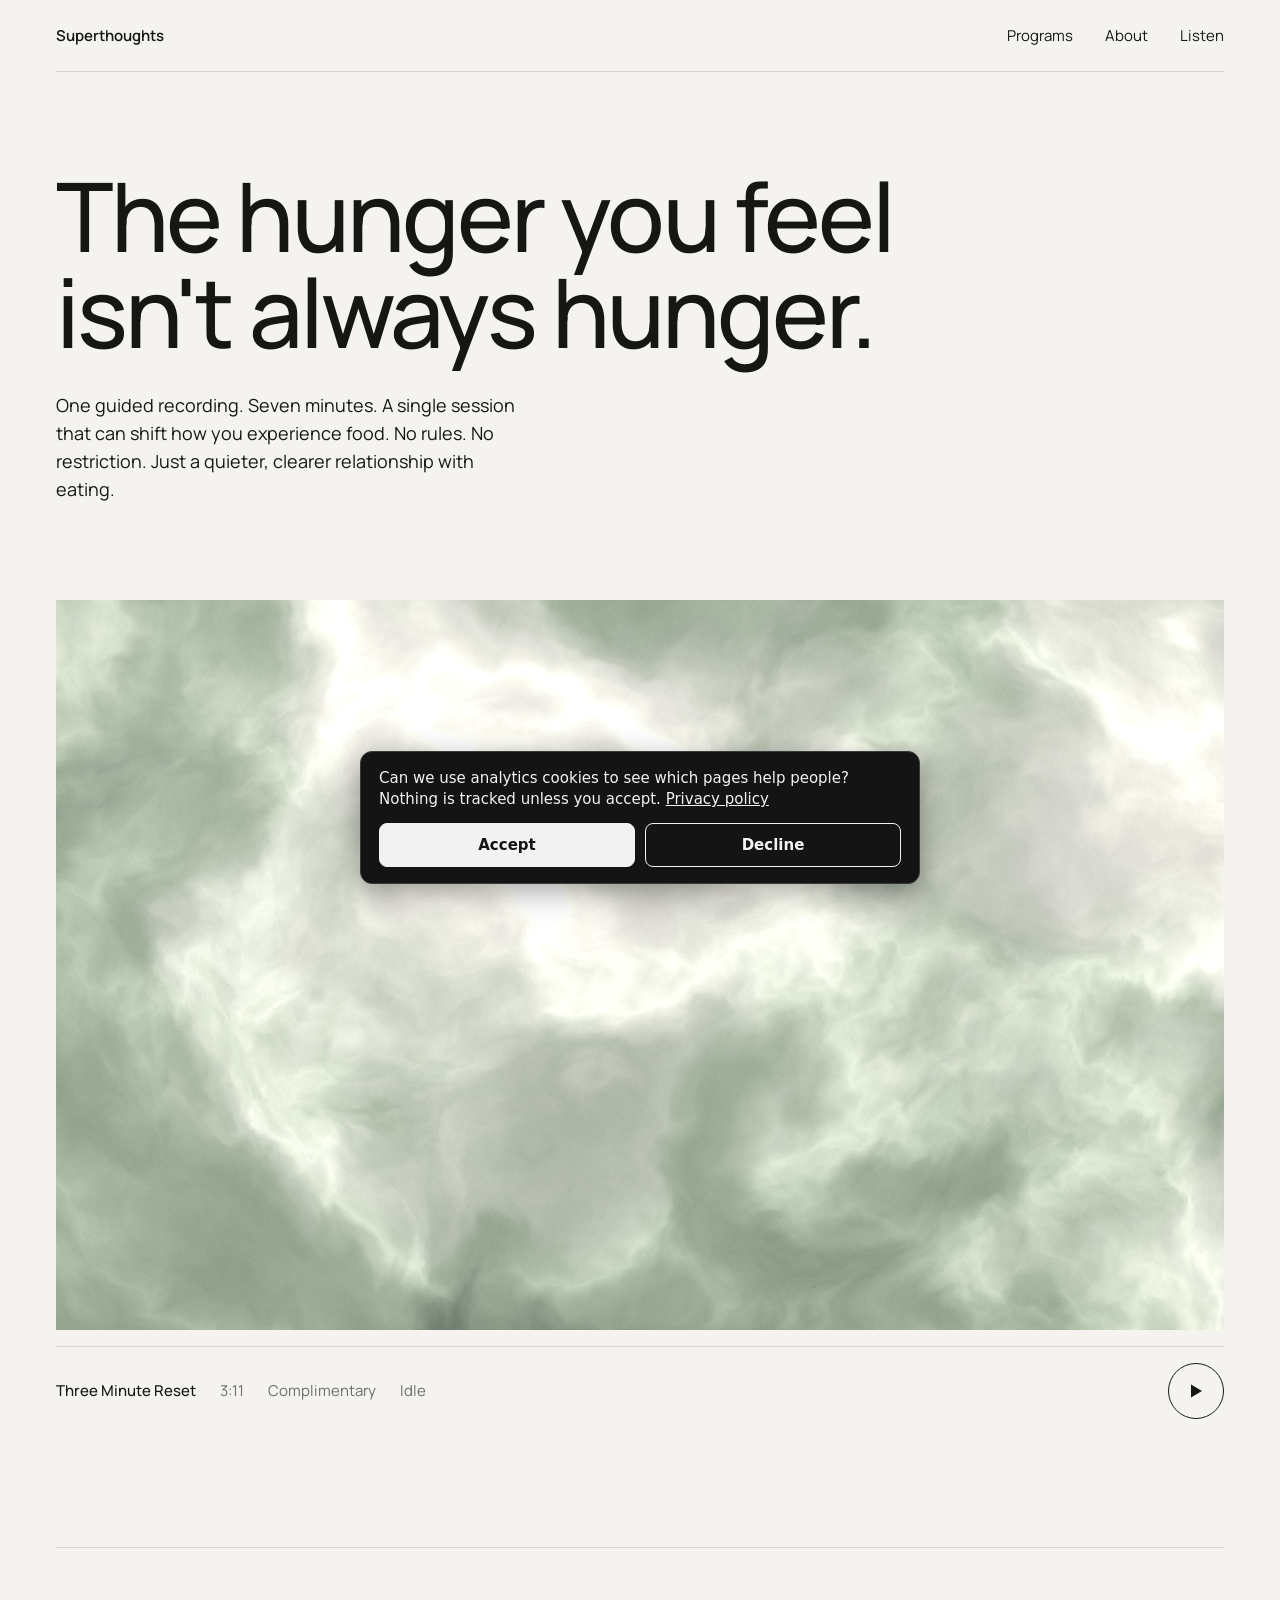
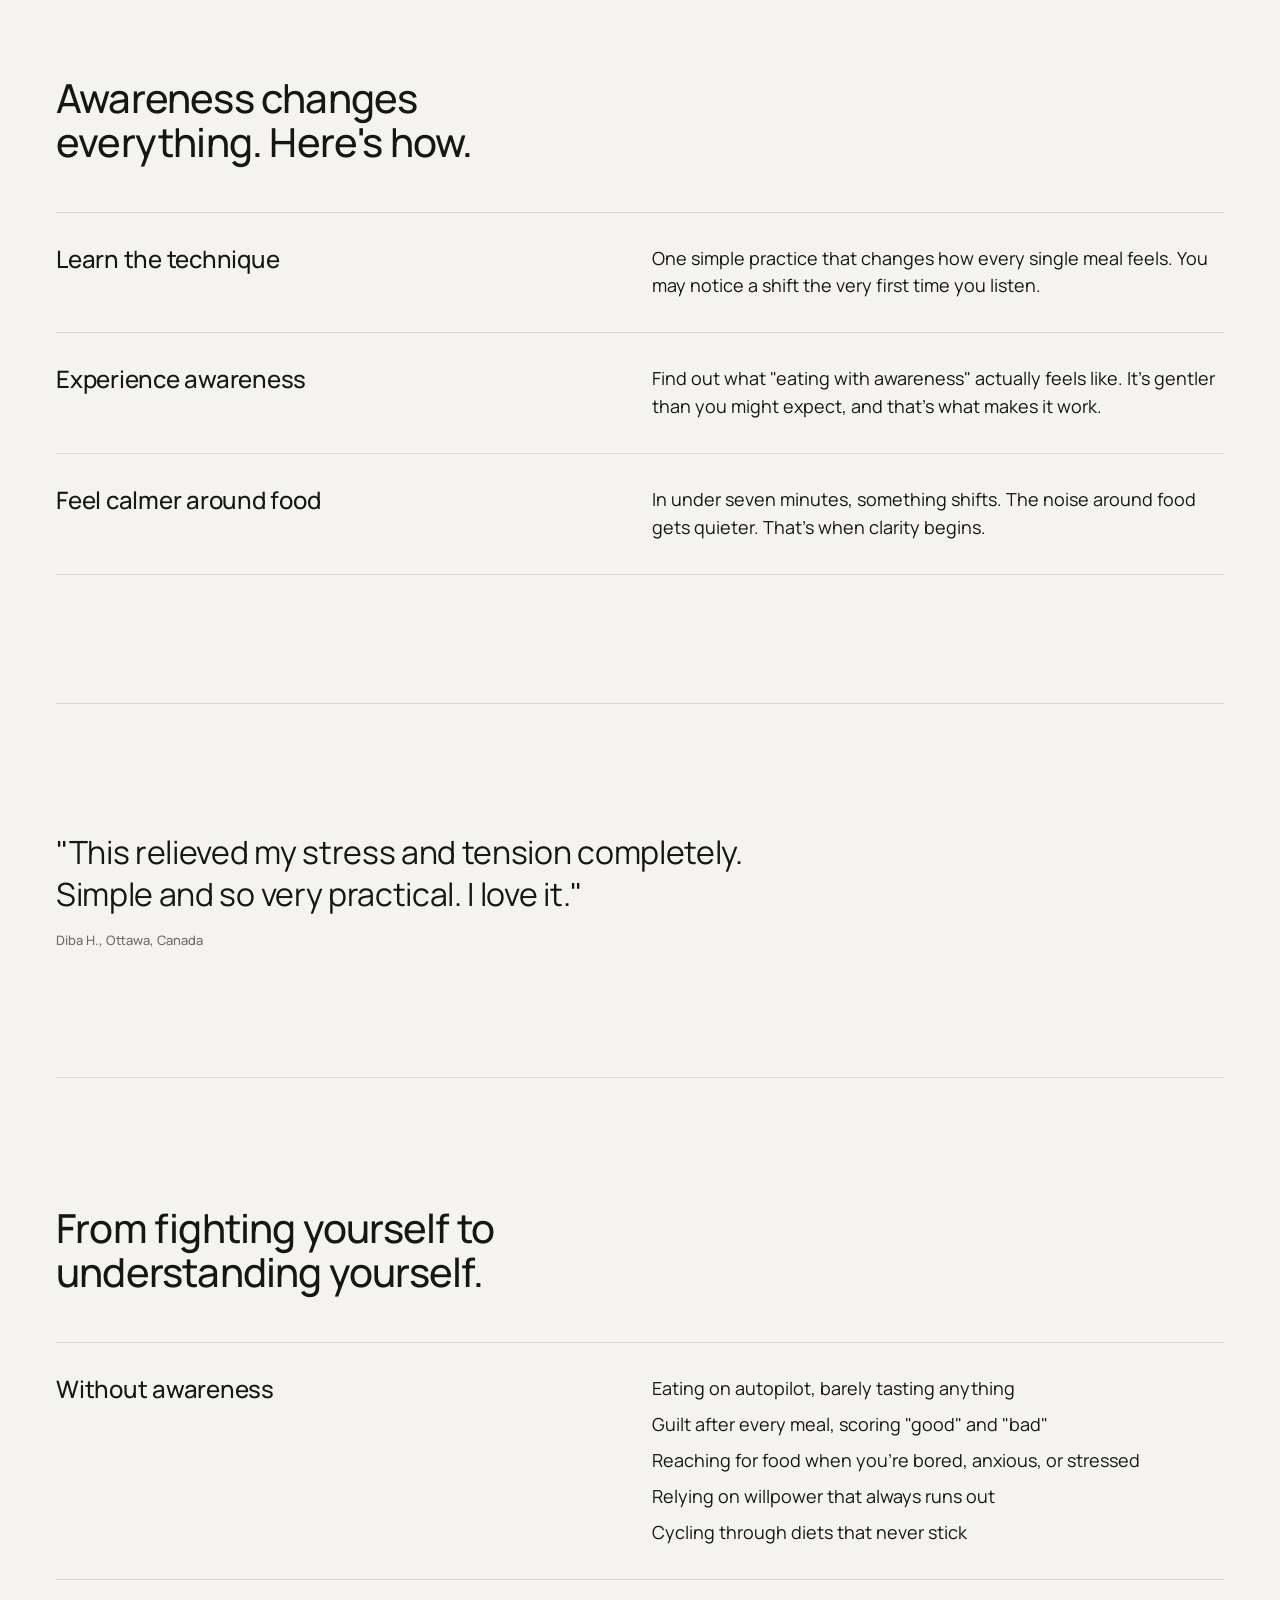
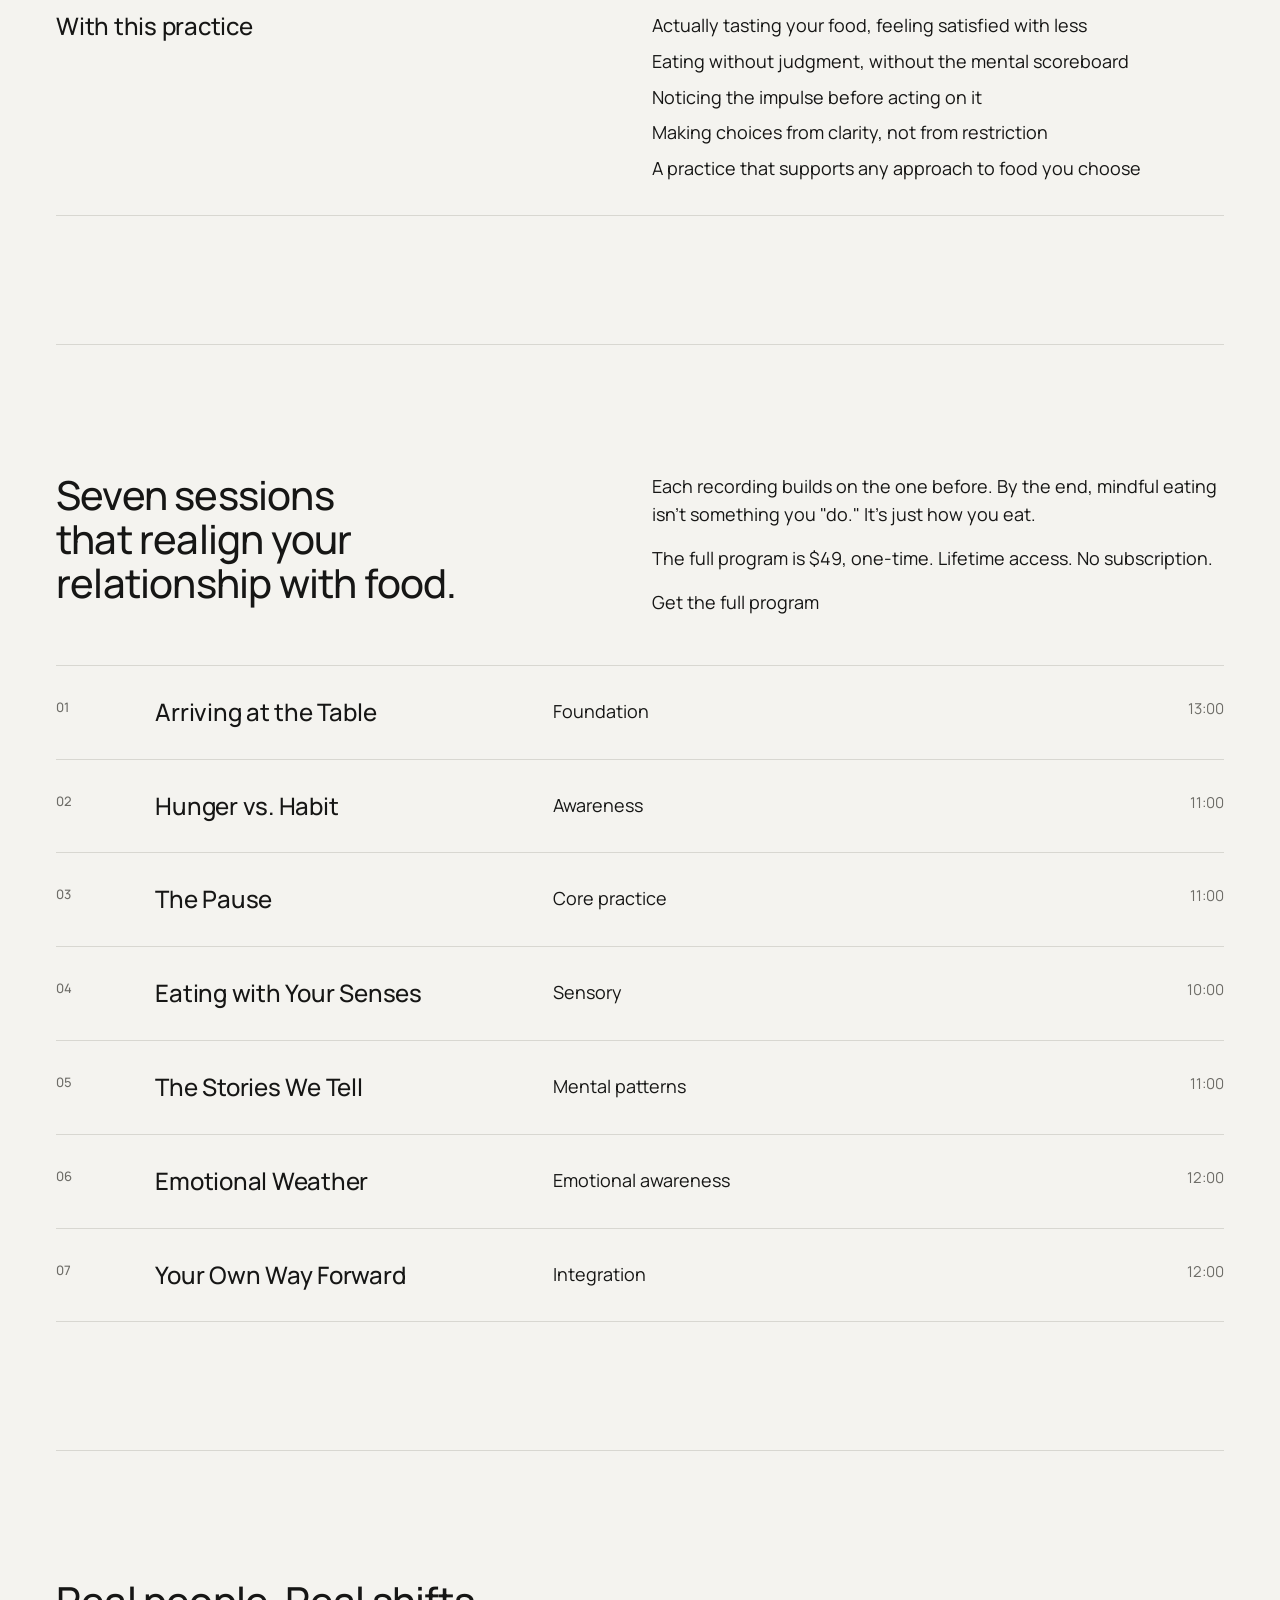
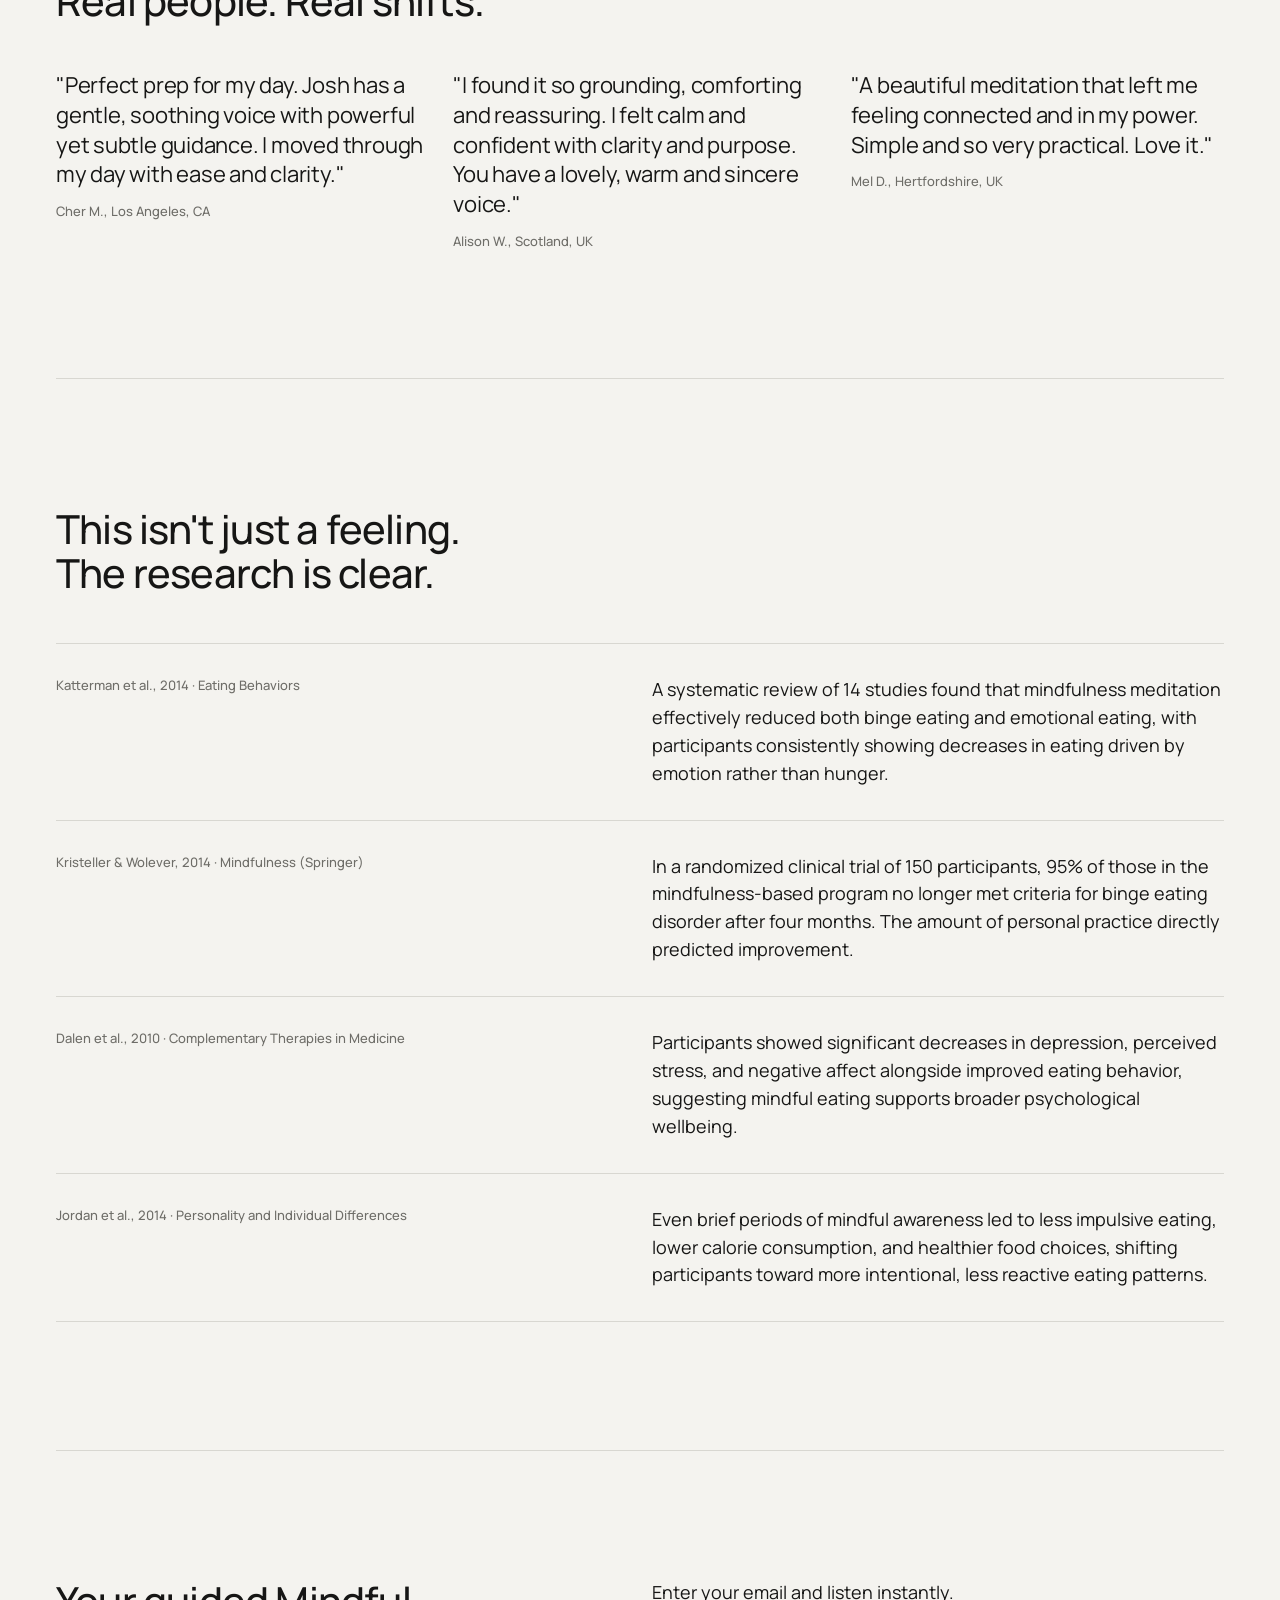
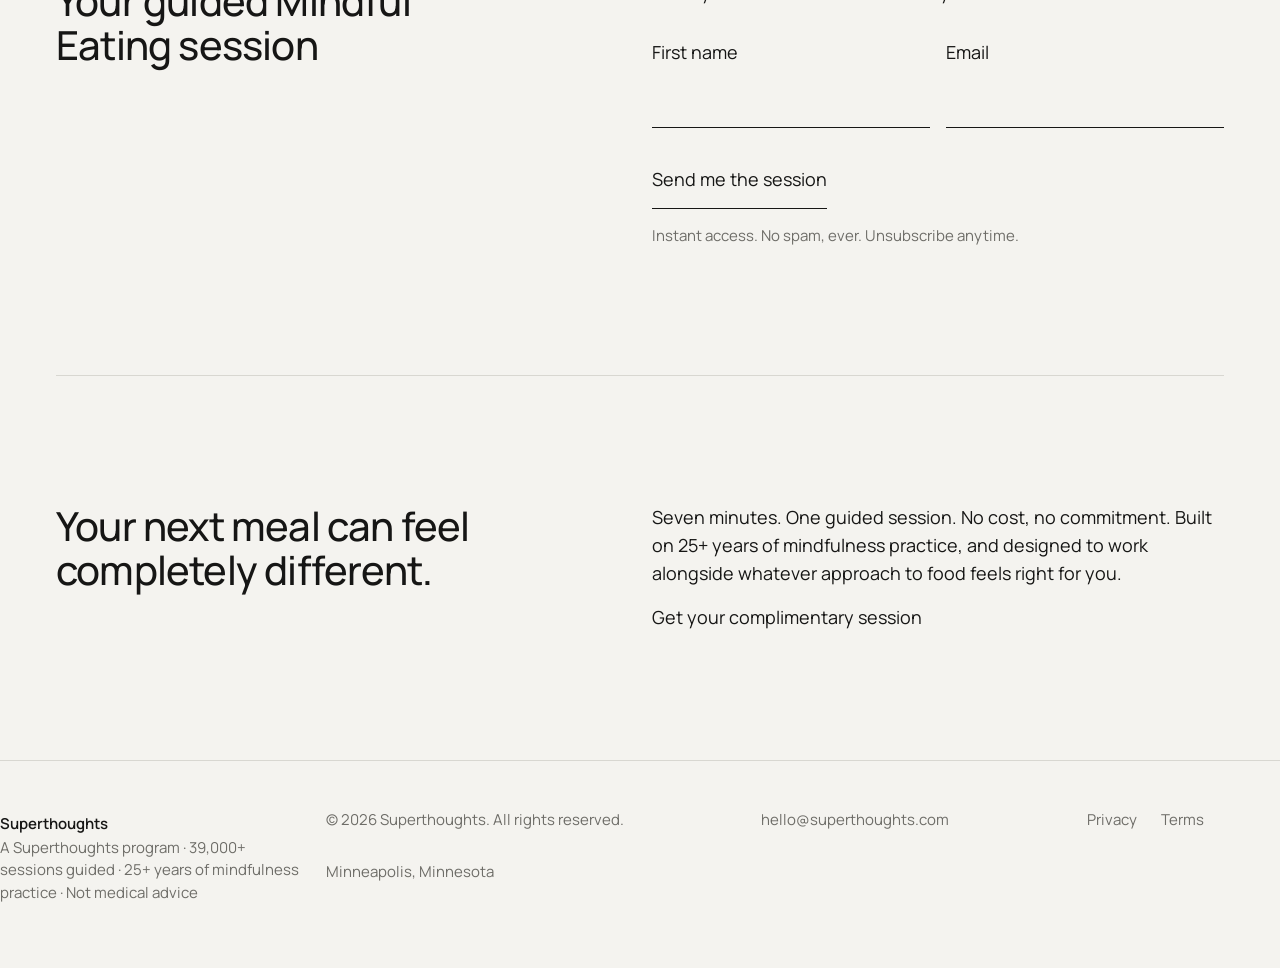
==== commit a9a0a535: "Gate analytics behind consent; remove Meta pixel Nothing third-party loads until the visitor clicks " ====
--- a/index.html
+++ b/index.html
@@ -22,29 +22,8 @@
 <link href="https://fonts.googleapis.com/css2?family=Manrope:wght@400;500;600&display=swap" rel="stylesheet">
 <link rel="stylesheet" href="superthoughts.css">
 
-<!-- GA4 -->
-<script async src="https://www.googletagmanager.com/gtag/js?id=G-S151YE55PJ"></script>
-<script>
-  window.dataLayer = window.dataLayer || [];
-  function gtag(){dataLayer.push(arguments);}
-  gtag('js', new Date());
-  gtag('config', 'G-S151YE55PJ');
-</script>
-
-<!-- Meta Pixel -->
-<script>
-  !function(f,b,e,v,n,t,s)
-  {if(f.fbq)return;n=f.fbq=function(){n.callMethod?
-  n.callMethod.apply(n,arguments):n.queue.push(arguments)};
-  if(!f._fbq)f._fbq=n;n.push=n;n.loaded=!0;n.version='2.0';
-  n.queue=[];t=b.createElement(e);t.async=!0;
-  t.src=v;s=b.getElementsByTagName(e)[0];
-  s.parentNode.insertBefore(t,s)}(window, document,'script',
-  'https://connect.facebook.net/en_US/fbevents.js');
-  fbq('init', '168292265148');
-  fbq('track', 'PageView');
-</script>
-<noscript><img height="1" width="1" style="display:none" src="https://www.facebook.com/tr?id=168292265148&ev=PageView&noscript=1"/></noscript>
+<script src="consent.js" data-ga="G-S151YE55PJ" data-privacy="privacy.html" defer></script>
+
 
 <!-- Schema.org Product -->
 <script type="application/ld+json">
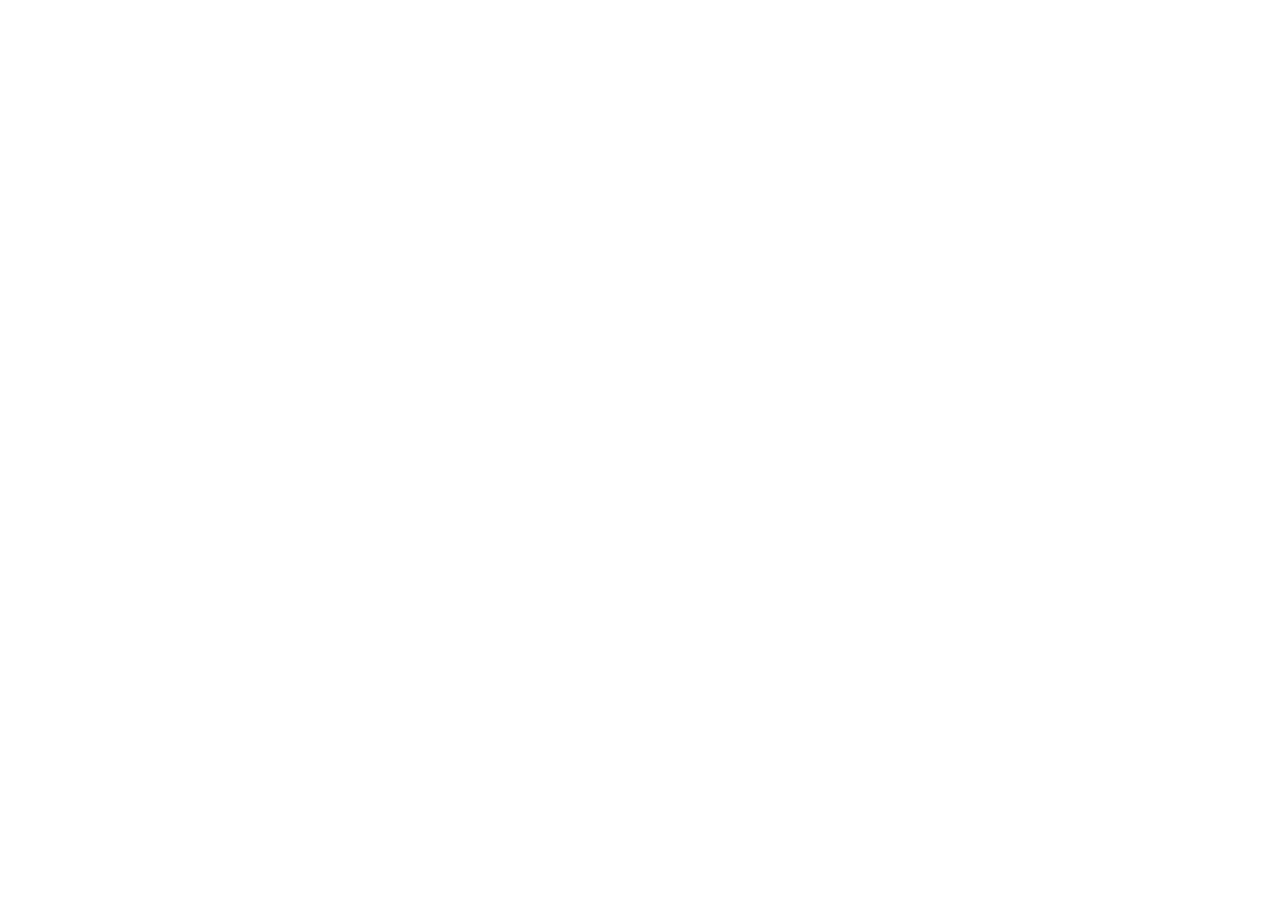
==== commit f342baea: "Redirect Mindful Eating to the Superthoughts series Co-Authored-By: Claude Opus 5.5 <noreply@anthrop" ====
--- a/index.html
+++ b/index.html
@@ -1,276 +1,10 @@
 <!doctype html>
-<html lang="en">
-<head>
-<meta charset="utf-8">
-<meta name="viewport" content="width=device-width, initial-scale=1">
-<title>Superthoughts | Mindful Eating</title>
-<meta name="description" content="Change your relationship with food in 7 minutes. A complimentary guided mindful eating session from Superthoughts.">
-<link rel="canonical" href="https://mindful-eating.superthoughts.com/">
-<meta property="og:type" content="product">
-<meta property="og:url" content="https://mindful-eating.superthoughts.com/">
-<meta property="og:title" content="Mindful Eating | Change Your Relationship with Food">
-<meta property="og:description" content="A guided mindfulness program for transforming how you eat. No diets, no restriction. Just awareness. Try a complimentary 7-minute session.">
-<meta property="og:image" content="https://mindful-eating.superthoughts.com/images/og.png">
-<meta property="og:site_name" content="Superthoughts">
-<meta name="twitter:card" content="summary_large_image">
-<meta name="twitter:title" content="Mindful Eating | Change Your Relationship with Food">
-<meta name="twitter:description" content="A guided mindfulness program for transforming how you eat. No diets, no restriction. Just awareness. Try a complimentary 7-minute session.">
-<meta name="twitter:image" content="https://mindful-eating.superthoughts.com/images/og.png">
-<link rel="icon" href="data:image/svg+xml,%3Csvg xmlns='http://www.w3.org/2000/svg' viewBox='0 0 32 32'%3E%3Crect width='32' height='32' fill='%23F4F3EF'/%3E%3Ccircle cx='16' cy='16' r='9' fill='none' stroke='%23161615' stroke-width='1.5'/%3E%3C/svg%3E">
-<link rel="preconnect" href="https://fonts.googleapis.com">
-<link rel="preconnect" href="https://fonts.gstatic.com" crossorigin>
-<link href="https://fonts.googleapis.com/css2?family=Manrope:wght@400;500;600&display=swap" rel="stylesheet">
-<link rel="stylesheet" href="superthoughts.css">
-
-<script src="consent.js" data-ga="G-S151YE55PJ" data-privacy="privacy.html" defer></script>
-
-
-<!-- Schema.org Product -->
-<script type="application/ld+json">
-{
-  "@context": "https://schema.org",
-  "@type": "Product",
-  "name": "Superthoughts: Mindful Eating",
-  "description": "A guided mindfulness program for transforming how you eat. No diets, no restriction. Just awareness.",
-  "brand": { "@type": "Brand", "name": "Superthoughts" },
-  "creator": { "@type": "Person", "name": "Josh Sundby", "description": "25+ years of mindfulness practice, 40,000+ sessions guided on Insight Timer" },
-  "offers": { "@type": "Offer", "url": "https://buy.stripe.com/28EfZjb8c2Xy9BEc8s3Je00", "priceCurrency": "USD", "price": "49.00", "availability": "https://schema.org/InStock" }
-}
-</script>
-
-<!-- Schema.org FAQPage -->
-<script type="application/ld+json">
-{
-  "@context": "https://schema.org",
-  "@type": "FAQPage",
-  "mainEntity": [
-    { "@type": "Question", "name": "What is the Superthoughts Mindful Eating program?", "acceptedAnswer": { "@type": "Answer", "text": "Superthoughts: Mindful Eating is a guided mindfulness program with seven recordings designed to transform your relationship with food. No diets, no restriction, just awareness built on 25+ years of mindfulness practice." } },
-    { "@type": "Question", "name": "Can I try it before I buy?", "acceptedAnswer": { "@type": "Answer", "text": "Yes. You can listen to a complimentary 7-minute guided mindful eating session instantly on the landing page." } },
-    { "@type": "Question", "name": "How much does the program cost?", "acceptedAnswer": { "@type": "Answer", "text": "The full program is a one-time payment of $49. No subscription, no upsells. You get lifetime access to all seven guided recordings." } },
-    { "@type": "Question", "name": "What is the refund policy?", "acceptedAnswer": { "@type": "Answer", "text": "Superthoughts offers a 30-day guarantee. If the program doesn't help after an honest try, reach out within 30 days for a full refund." } }
-  ]
-}
-</script>
-</head>
-<body>
-<a class="skip" href="#main">Skip to content</a>
-
-<header class="wrap">
-  <nav class="nav" aria-label="Primary">
-    <a class="wordmark" href="https://superthoughts.com">Superthoughts</a>
-    <ul>
-      <li><a href="https://superthoughts.com/#programs">Programs</a></li>
-      <li><a href="https://superthoughts.com/#about">About</a></li>
-      <li><a href="#listen">Listen</a></li>
-    </ul>
-  </nav>
-</header>
-
-<main id="main" class="wrap">
-
-  <section class="hero grid" id="listen">
-    <h1 class="rise">The hunger you feel isn't always hunger.</h1>
-    <p class="lede rise">One guided recording. Seven minutes. A single session that can shift how you experience food. No rules. No restriction. Just a quieter, clearer relationship with eating.</p>
-
-    <div class="work rise">
-      <div class="field" id="field" aria-hidden="true"><canvas id="canvas"></canvas></div>
-      <div class="labelrow">
-        <div class="meta">
-          <span class="title">Three Minute Reset</span>
-          <span class="small">3:11</span>
-          <span class="small">Complimentary</span>
-          <span class="small status" id="status" aria-live="polite">Idle</span>
-        </div>
-        <button class="play" id="play" aria-pressed="false" aria-label="Play Three Minute Reset" data-name="Three Minute Reset">
-          <svg class="go" viewBox="0 0 18 18" aria-hidden="true"><path d="M4 2.5v13l11-6.5z"/></svg>
-          <svg class="pause" viewBox="0 0 18 18" aria-hidden="true"><path d="M4 3h3.5v12H4zM10.5 3H14v12h-3.5z"/></svg>
-        </button>
-      </div>
-      <audio id="audio" src="audio/3-minute-reset.mp3" preload="metadata"></audio>
-    </div>
-  </section>
-
-  <section class="grid" id="how">
-    <div class="lead"><h2>Awareness changes everything. Here's how.</h2></div>
-    <ul class="list">
-      <li>
-        <div class="k"><h3>Learn the technique</h3></div>
-        <div class="v"><p>One simple practice that changes how every single meal feels. You may notice a shift the very first time you listen.</p></div>
-      </li>
-      <li>
-        <div class="k"><h3>Experience awareness</h3></div>
-        <div class="v"><p>Find out what "eating with awareness" actually feels like. It's gentler than you might expect, and that's what makes it work.</p></div>
-      </li>
-      <li>
-        <div class="k"><h3>Feel calmer around food</h3></div>
-        <div class="v"><p>In under seven minutes, something shifts. The noise around food gets quieter. That's when clarity begins.</p></div>
-      </li>
-    </ul>
-  </section>
-
-  <section class="grid" id="quote">
-    <blockquote class="pull">
-      <p>"This relieved my stress and tension completely. Simple and so very practical. I love it."</p>
-      <footer class="label">Diba H., Ottawa, Canada</footer>
-    </blockquote>
-  </section>
-
-  <section class="grid" id="shift">
-    <div class="lead"><h2>From fighting yourself to understanding yourself.</h2></div>
-    <ul class="list">
-      <li>
-        <div class="k"><h3>Without awareness</h3></div>
-        <div class="v">
-          <ul class="plain">
-            <li>Eating on autopilot, barely tasting anything</li>
-            <li>Guilt after every meal, scoring "good" and "bad"</li>
-            <li>Reaching for food when you're bored, anxious, or stressed</li>
-            <li>Relying on willpower that always runs out</li>
-            <li>Cycling through diets that never stick</li>
-          </ul>
-        </div>
-      </li>
-      <li>
-        <div class="k"><h3>With this practice</h3></div>
-        <div class="v">
-          <ul class="plain">
-            <li>Actually tasting your food, feeling satisfied with less</li>
-            <li>Eating without judgment, without the mental scoreboard</li>
-            <li>Noticing the impulse before acting on it</li>
-            <li>Making choices from clarity, not from restriction</li>
-            <li>A practice that supports any approach to food you choose</li>
-          </ul>
-        </div>
-      </li>
-    </ul>
-  </section>
-
-  <section class="grid" id="sessions">
-    <div class="lead"><h2>Seven sessions that realign your relationship with food.</h2></div>
-    <div class="body measure">
-      <p>Each recording builds on the one before. By the end, mindful eating isn't something you "do." It's just how you eat.</p>
-      <p>The full program is $49, one-time. Lifetime access. No subscription.</p>
-      <p><a href="checkout.html">Get the full program</a></p>
-    </div>
-    <ol class="index">
-      <li class="row"><span class="n label">01</span><h3 class="t">Arriving at the Table</h3><div class="d"><p>Foundation</p></div><span class="dur small">13:00</span></li>
-      <li class="row"><span class="n label">02</span><h3 class="t">Hunger vs. Habit</h3><div class="d"><p>Awareness</p></div><span class="dur small">11:00</span></li>
-      <li class="row"><span class="n label">03</span><h3 class="t">The Pause</h3><div class="d"><p>Core practice</p></div><span class="dur small">11:00</span></li>
-      <li class="row"><span class="n label">04</span><h3 class="t">Eating with Your Senses</h3><div class="d"><p>Sensory</p></div><span class="dur small">10:00</span></li>
-      <li class="row"><span class="n label">05</span><h3 class="t">The Stories We Tell</h3><div class="d"><p>Mental patterns</p></div><span class="dur small">11:00</span></li>
-      <li class="row"><span class="n label">06</span><h3 class="t">Emotional Weather</h3><div class="d"><p>Emotional awareness</p></div><span class="dur small">12:00</span></li>
-      <li class="row"><span class="n label">07</span><h3 class="t">Your Own Way Forward</h3><div class="d"><p>Integration</p></div><span class="dur small">12:00</span></li>
-    </ol>
-  </section>
-
-  <section class="voices grid" id="voices">
-    <div class="lead"><h2>Real people. Real shifts.</h2></div>
-    <ul class="quotes">
-      <li><blockquote><p>"Perfect prep for my day. Josh has a gentle, soothing voice with powerful yet subtle guidance. I moved through my day with ease and clarity."</p><footer class="label">Cher M., Los Angeles, CA</footer></blockquote></li>
-      <li><blockquote><p>"I found it so grounding, comforting and reassuring. I felt calm and confident with clarity and purpose. You have a lovely, warm and sincere voice."</p><footer class="label">Alison W., Scotland, UK</footer></blockquote></li>
-      <li><blockquote><p>"A beautiful meditation that left me feeling connected and in my power. Simple and so very practical. Love it."</p><footer class="label">Mel D., Hertfordshire, UK</footer></blockquote></li>
-    </ul>
-  </section>
-
-  <section class="research grid" id="research">
-    <div class="lead"><h2>This isn't just a feeling. The research is clear.</h2></div>
-    <ul class="list">
-      <li>
-        <div class="k"><span class="label src">Katterman et al., 2014 &middot; Eating Behaviors</span></div>
-        <div class="v"><p>A systematic review of 14 studies found that mindfulness meditation effectively reduced both binge eating and emotional eating, with participants consistently showing decreases in eating driven by emotion rather than hunger.</p></div>
-      </li>
-      <li>
-        <div class="k"><span class="label src">Kristeller &amp; Wolever, 2014 &middot; Mindfulness (Springer)</span></div>
-        <div class="v"><p>In a randomized clinical trial of 150 participants, 95% of those in the mindfulness-based program no longer met criteria for binge eating disorder after four months. The amount of personal practice directly predicted improvement.</p></div>
-      </li>
-      <li>
-        <div class="k"><span class="label src">Dalen et al., 2010 &middot; Complementary Therapies in Medicine</span></div>
-        <div class="v"><p>Participants showed significant decreases in depression, perceived stress, and negative affect alongside improved eating behavior, suggesting mindful eating supports broader psychological wellbeing.</p></div>
-      </li>
-      <li>
-        <div class="k"><span class="label src">Jordan et al., 2014 &middot; Personality and Individual Differences</span></div>
-        <div class="v"><p>Even brief periods of mindful awareness led to less impulsive eating, lower calorie consumption, and healthier food choices, shifting participants toward more intentional, less reactive eating patterns.</p></div>
-      </li>
-    </ul>
-  </section>
-
-  <section class="notify grid" id="capture">
-    <div class="lead"><h2>Your guided Mindful Eating session</h2></div>
-    <div class="body">
-      <p class="measure">Enter your email and listen instantly.</p>
-      <form class="capture-form" id="captureForm">
-        <div class="fieldset">
-          <label for="captureName">First name<input type="text" id="captureName" name="firstName" required autocomplete="given-name"></label>
-          <label for="captureEmail">Email<input type="email" id="captureEmail" name="email" required autocomplete="email"></label>
-        </div>
-        <button type="submit" class="submit" id="captureSubmit">Send me the session</button>
-        <p class="small" style="margin-top:16px">Instant access. No spam, ever. Unsubscribe anytime.</p>
-      </form>
-    </div>
-  </section>
-
-  <section class="grid" id="start">
-    <div class="lead"><h2>Your next meal can feel completely different.</h2></div>
-    <div class="body measure">
-      <p>Seven minutes. One guided session. No cost, no commitment. Built on 25+ years of mindfulness practice, and designed to work alongside whatever approach to food feels right for you.</p>
-      <p><a href="#capture" onclick="document.getElementById('captureName').focus(); return false;">Get your complimentary session</a></p>
-    </div>
-  </section>
-
-</main>
-
-<footer class="site wrap">
-  <div class="grid">
-    <div class="a"><span class="wordmark">Superthoughts</span><p class="small">A Superthoughts program &middot; 39,000+ sessions guided &middot; 25+ years of mindfulness practice &middot; Not medical advice</p></div>
-    <ul class="b small">
-      <li>&copy; 2026 Superthoughts. All rights reserved.</li>
-      <li>Minneapolis, Minnesota</li>
-    </ul>
-    <ul class="c small">
-      <li><a href="mailto:hello@superthoughts.com">hello@superthoughts.com</a></li>
-    </ul>
-    <ul class="d small">
-      <li><a href="privacy.html">Privacy</a></li>
-      <li><a href="terms.html">Terms</a></li>
-    </ul>
-  </div>
-</footer>
-
-<script src="field.js" defer></script>
-<script>
-  // ===== EMAIL CAPTURE =====
-  const form = document.getElementById('captureForm');
-  const btn = document.getElementById('captureSubmit');
-
-  form.addEventListener('submit', (e) => {
-    e.preventDefault();
-    const name = document.getElementById('captureName').value.trim();
-    const email = document.getElementById('captureEmail').value.trim();
-    if (!name || !email) return;
-
-    sessionStorage.setItem('st_name', name);
-    sessionStorage.setItem('st_email', email);
-
-    btn.innerHTML = 'Unlocking your session...';
-    btn.disabled = true;
-    btn.style.opacity = '0.7';
-
-    // Post to Kit silently in the background
-    fetch('https://app.kit.com/forms/9204882/subscriptions', {
-      method: 'POST',
-      headers: { 'Content-Type': 'application/json' },
-      body: JSON.stringify({ email_address: email, first_name: name })
-    }).catch(() => {}); // fail silently, never block the user
-
-    // Fire conversion events
-    if (typeof gtag === 'function') gtag('event', 'generate_lead', { event_category: 'engagement', event_label: 'free_session_signup' });
-    if (typeof fbq === 'function') fbq('track', 'Lead', { content_name: 'Mindful Eating Free Session' });
-
-    // Redirect to free session page
-    setTimeout(() => {
-      window.location.href = 'free-session.html';
-    }, 800);
-  });
-</script>
-</body>
-</html>
+<html lang="en"><head><meta charset="utf-8">
+<meta name="viewport" content="width=device-width,initial-scale=1">
+<title>Mindful Eating is now on Superthoughts</title>
+<meta name="robots" content="noindex">
+<link rel="canonical" href="https://superthoughts.com/library#mindful-eating">
+<meta http-equiv="refresh" content="0; url=https://superthoughts.com/library#mindful-eating">
+<script>location.replace("https://superthoughts.com/library#mindful-eating" + (location.hash && "https://superthoughts.com/library#mindful-eating".indexOf("#") < 0 ? location.hash : ""));</script>
+<style>body{font-family:system-ui,sans-serif;background:#0f1214;color:#e8e6e1;display:grid;place-items:center;min-height:100vh;margin:0;padding:16px}a{color:#f0c88a}</style>
+</head><body><p>Mindful Eating now lives on Superthoughts. <a href="https://superthoughts.com/library#mindful-eating">Go to the series</a>.</p></body></html>
